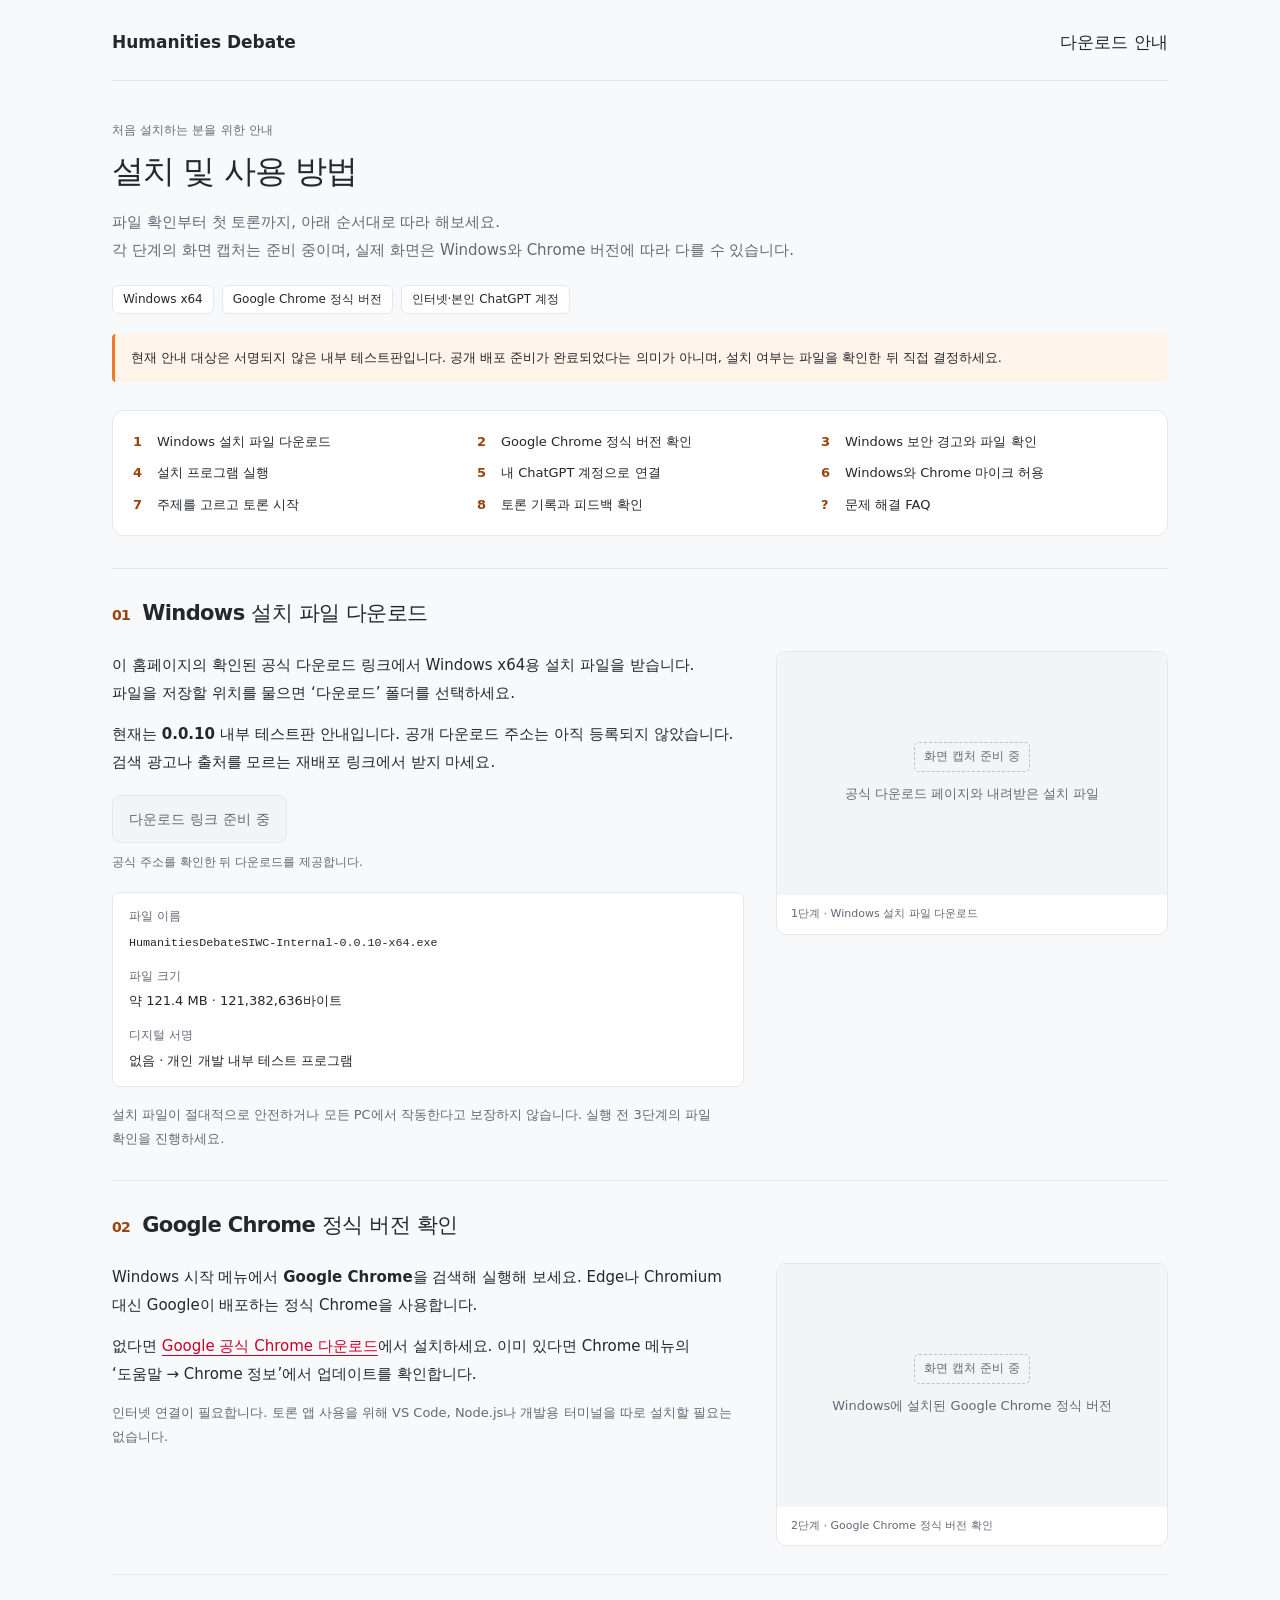
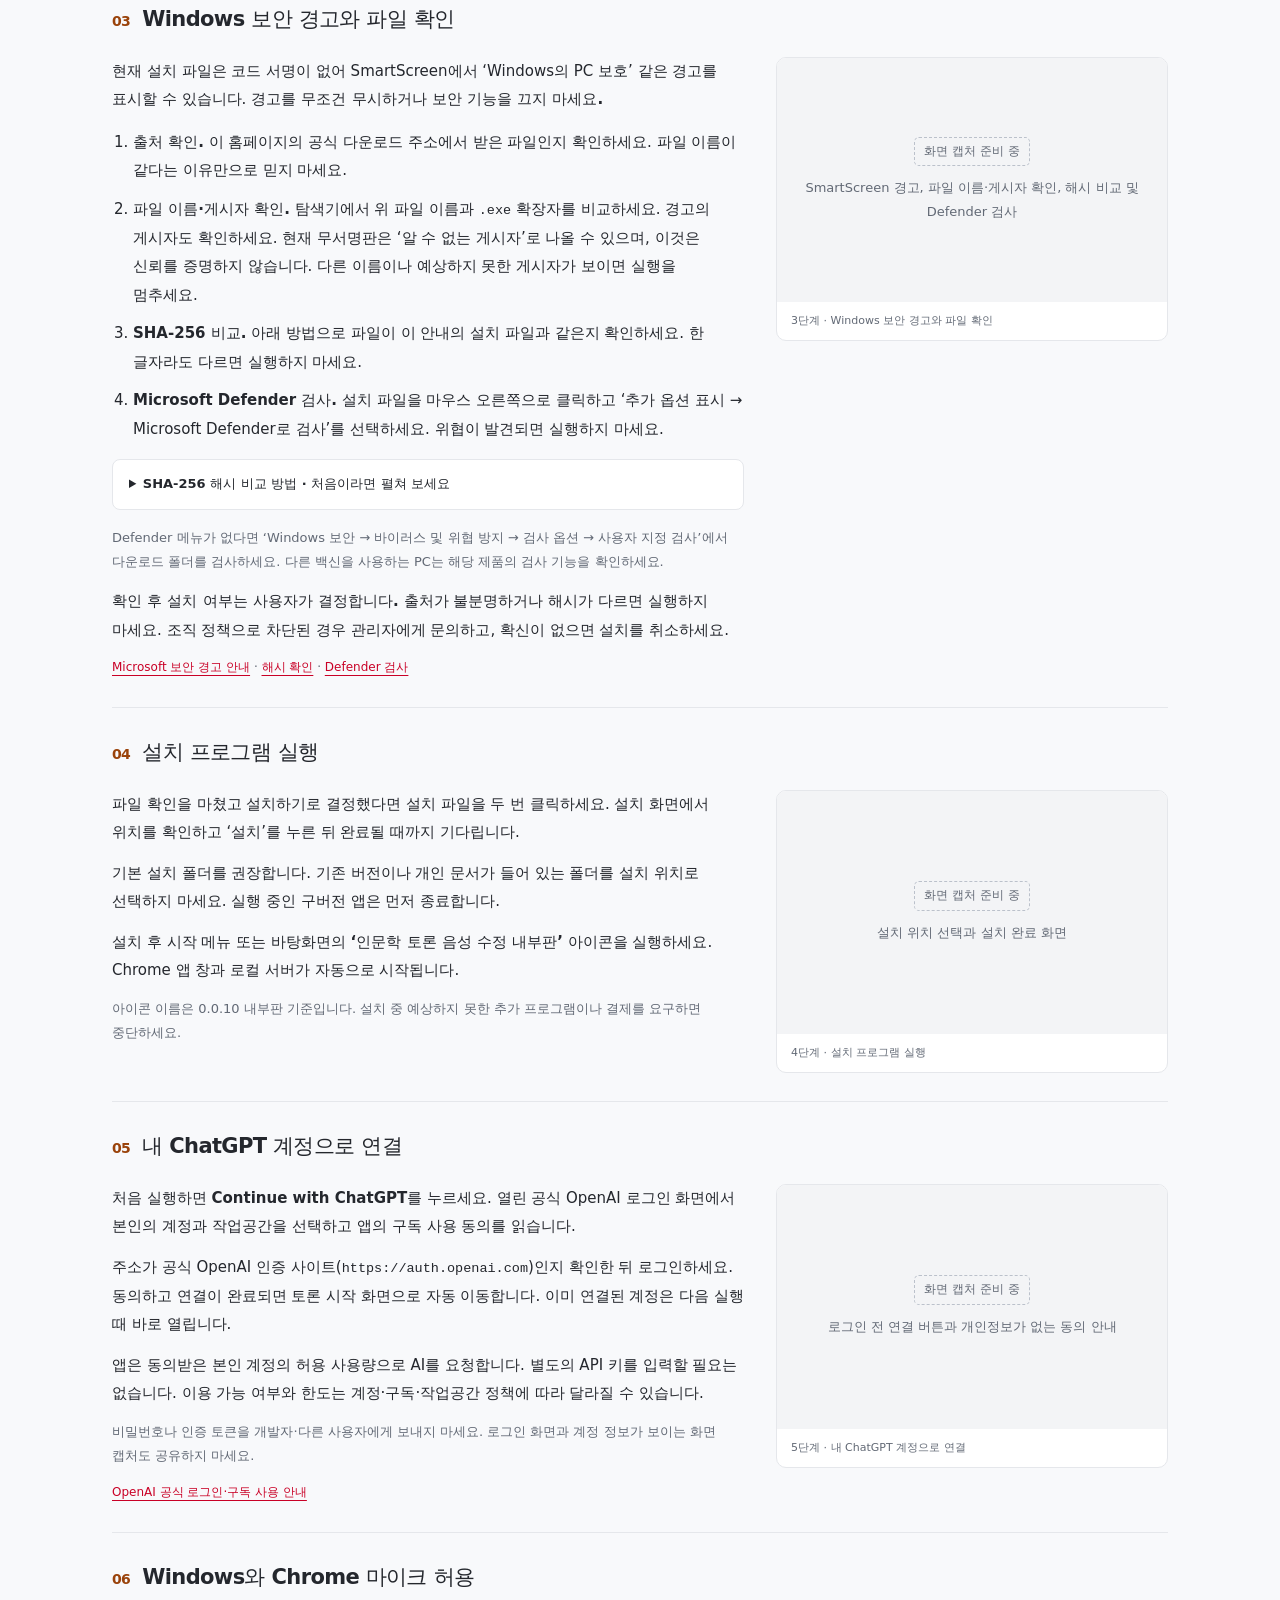
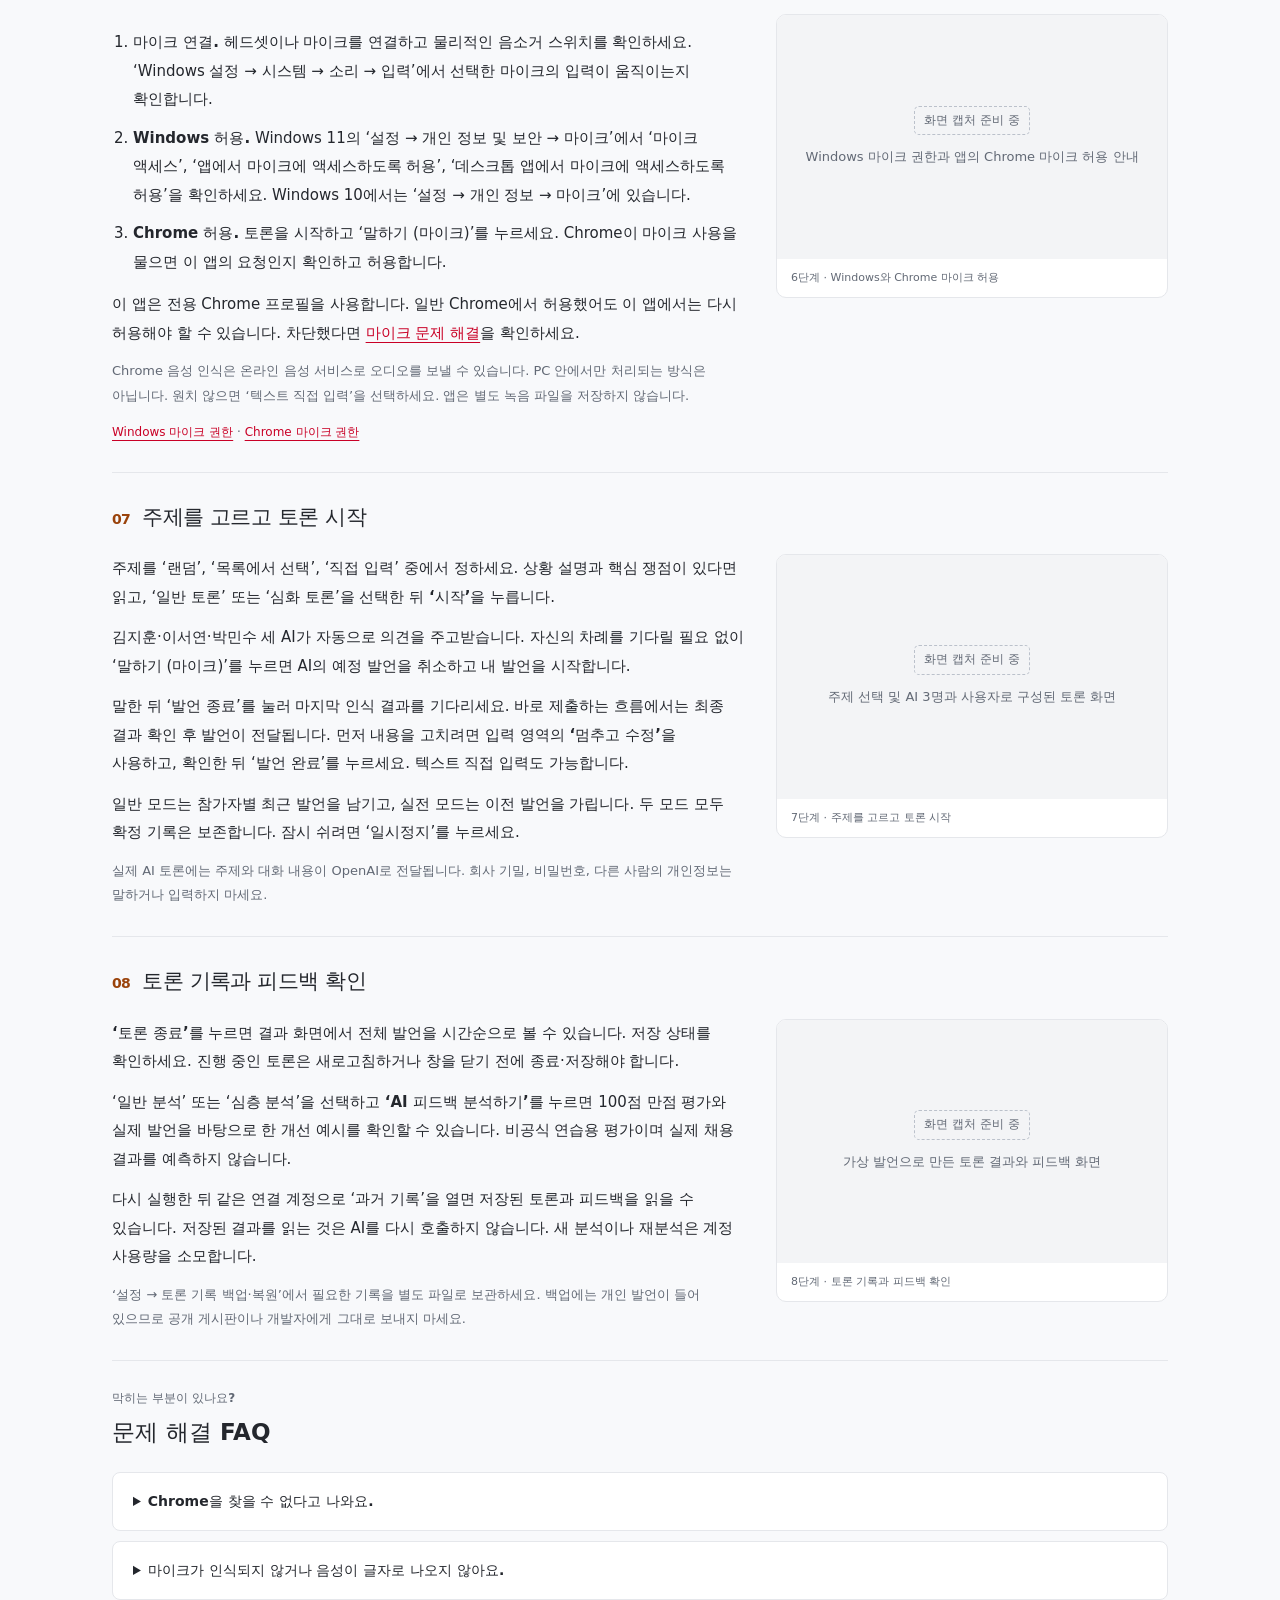
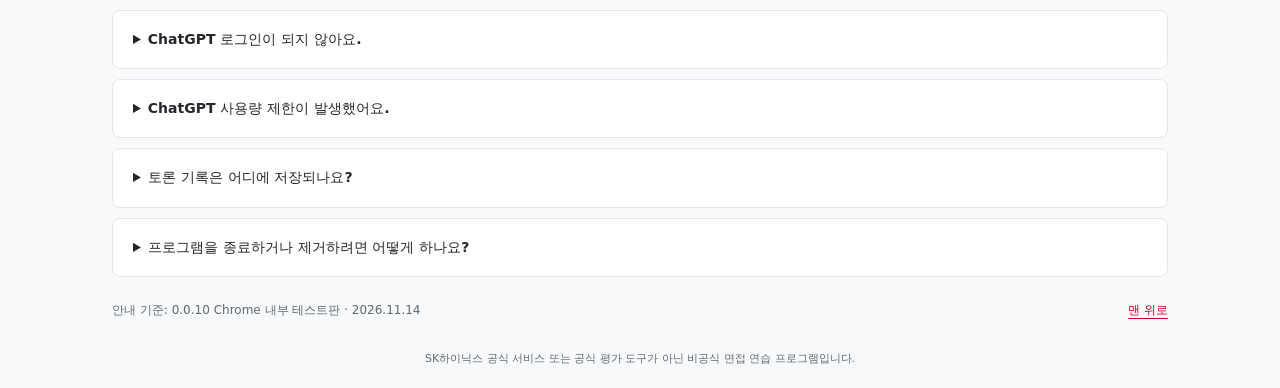
==== guide.html @ 1da2a3ba "Publish verified static Humanities Debate website" ====
<!doctype html>
<html lang="ko">
<head>
  <meta charset="utf-8">
  <meta name="viewport" content="width=device-width, initial-scale=1">
  <meta name="description" content="Humanities Debate 설치 및 사용 방법. 파일 확인, ChatGPT 로그인, Chrome 마이크 설정과 문제 해결을 안내합니다.">
  <meta name="referrer" content="no-referrer">
  <meta http-equiv="Content-Security-Policy" content="default-src 'self'; script-src 'self'; style-src 'self'; img-src 'self' data:; connect-src 'none'; object-src 'none'; base-uri 'none'; form-action 'none'">
  <title>설치 및 사용 방법 | Humanities Debate</title>
  <link rel="icon" href="./assets/favicon.svg" type="image/svg+xml">
  <link rel="stylesheet" href="./base.css">
  <link rel="stylesheet" href="./guide.css">
  <script src="./config.js" defer></script>
  <script src="./site.js" defer></script>
</head>
<body>
  <a class="skip-link" href="#guide-title">설치 안내 바로가기</a>
  <main class="installation-guide" id="guide-top">
    <header class="guide-brand"><a href="./index.html">Humanities Debate</a><a href="./index.html#download">다운로드 안내</a></header>
    <section class="guide-intro" aria-labelledby="guide-title"><p class="guide-eyebrow">처음 설치하는 분을 위한 안내</p>
<h1 id="guide-title">설치 및 사용 방법</h1>
<p>파일 확인부터 첫 토론까지, 아래 순서대로 따라 해보세요.<br/>각 단계의 화면 캡처는 준비 중이며, 실제 화면은 Windows와 Chrome 버전에 따라 다를 수 있습니다.</p>
<div class="guide-requirements"><span>Windows x64</span><span>Google Chrome 정식 버전</span><span>인터넷·본인 ChatGPT 계정</span></div>
<p class="guide-caution">현재 안내 대상은 서명되지 않은 내부 테스트판입니다. 공개 배포 준비가 완료되었다는 의미가 아니며, 설치 여부는 파일을 확인한 뒤 직접 결정하세요.</p>
</section>
<nav class="guide-toc" aria-label="설치 및 사용 단계 바로가기"><a href="#step-download"><span>1</span>Windows 설치 파일 다운로드</a><a href="#step-chrome"><span>2</span>Google Chrome 정식 버전 확인</a><a href="#step-security"><span>3</span>Windows 보안 경고와 파일 확인</a><a href="#step-install"><span>4</span>설치 프로그램 실행</a><a href="#step-login"><span>5</span>내 ChatGPT 계정으로 연결</a><a href="#step-microphone"><span>6</span>Windows와 Chrome 마이크 허용</a><a href="#step-debate"><span>7</span>주제를 고르고 토론 시작</a><a href="#step-records"><span>8</span>토론 기록과 피드백 확인</a><a href="#guide-faq"><span>?</span>문제 해결 FAQ</a></nav>
<ol class="guide-steps"><li id="step-download"><h2><span class="guide-step-number" aria-hidden="true">01</span>Windows 설치 파일 다운로드</h2>
<div class="guide-step-layout"><div class="guide-step-copy"><p>이 홈페이지의 확인된 공식 다운로드 링크에서 Windows x64용 설치 파일을 받습니다. 파일을 저장할 위치를 물으면 ‘다운로드’ 폴더를 선택하세요.</p>
<p>현재는 <strong>0.0.10 내부 테스트판</strong> 안내입니다. <span data-download-note>공개 다운로드 주소는 아직 등록되지 않았습니다.</span> 검색 광고나 출처를 모르는 재배포 링크에서 받지 마세요.</p>
<div class="guide-download" data-download-area><button type="button" disabled="" aria-describedby="guide-download-status">다운로드 링크 준비 중</button><span id="guide-download-status">공식 주소를 확인한 뒤 다운로드를 제공합니다.</span></div>
<dl class="guide-file-info"><div><dt>파일 이름</dt>
<dd><code>HumanitiesDebateSIWC-Internal-0.0.10-x64.exe</code></dd>
</div>
<div><dt>파일 크기</dt>
<dd>약 121.4 MB · 121,382,636바이트</dd>
</div>
<div><dt>디지털 서명</dt>
<dd>없음 · 개인 개발 내부 테스트 프로그램</dd>
</div>
</dl>
<p class="guide-note">설치 파일이 절대적으로 안전하거나 모든 PC에서 작동한다고 보장하지 않습니다. 실행 전 3단계의 파일 확인을 진행하세요.</p>
</div>
<figure id="capture-download" class="guide-screenshot" aria-label="1단계 화면 캡처"><div class="guide-screenshot-placeholder"><span>화면 캡처 준비 중</span><p>공식 다운로드 페이지와 내려받은 설치 파일</p>
</div>
<figcaption>1단계 · Windows 설치 파일 다운로드</figcaption>
</figure>
</div>
</li>
<li id="step-chrome"><h2><span class="guide-step-number" aria-hidden="true">02</span>Google Chrome 정식 버전 확인</h2>
<div class="guide-step-layout"><div class="guide-step-copy"><p>Windows 시작 메뉴에서 <strong>Google Chrome</strong>을 검색해 실행해 보세요. Edge나 Chromium 대신 Google이 배포하는 정식 Chrome을 사용합니다.</p>
<p>없다면 <a href="https://www.google.com/chrome/" target="_blank" rel="noopener noreferrer">Google 공식 Chrome 다운로드<span class="guide-sr-only"> (새 창)</span></a>에서 설치하세요. 이미 있다면 Chrome 메뉴의 ‘도움말 → Chrome 정보’에서 업데이트를 확인합니다.</p>
<p class="guide-note">인터넷 연결이 필요합니다. 토론 앱 사용을 위해 VS Code, Node.js나 개발용 터미널을 따로 설치할 필요는 없습니다.</p>
</div>
<figure id="capture-chrome" class="guide-screenshot" aria-label="2단계 화면 캡처"><div class="guide-screenshot-placeholder"><span>화면 캡처 준비 중</span><p>Windows에 설치된 Google Chrome 정식 버전</p>
</div>
<figcaption>2단계 · Google Chrome 정식 버전 확인</figcaption>
</figure>
</div>
</li>
<li id="step-security"><h2><span class="guide-step-number" aria-hidden="true">03</span>Windows 보안 경고와 파일 확인</h2>
<div class="guide-step-layout"><div class="guide-step-copy"><p>현재 설치 파일은 코드 서명이 없어 SmartScreen에서 ‘Windows의 PC 보호’ 같은 경고를 표시할 수 있습니다. <strong>경고를 무조건 무시하거나 보안 기능을 끄지 마세요.</strong></p>
<ol class="guide-checklist"><li><strong>출처 확인.</strong> 이 홈페이지의 공식 다운로드 주소에서 받은 파일인지 확인하세요. 파일 이름이 같다는 이유만으로 믿지 마세요.</li>
<li><strong>파일 이름·게시자 확인.</strong> 탐색기에서 위 파일 이름과 <code>.exe</code> 확장자를 비교하세요. 경고의 게시자도 확인하세요. 현재 무서명판은 ‘알 수 없는 게시자’로 나올 수 있으며, 이것은 신뢰를 증명하지 않습니다. 다른 이름이나 예상하지 못한 게시자가 보이면 실행을 멈추세요.</li>
<li><strong>SHA-256 비교.</strong> 아래 방법으로 파일이 이 안내의 설치 파일과 같은지 확인하세요. 한 글자라도 다르면 실행하지 마세요.</li>
<li><strong>Microsoft Defender 검사.</strong> 설치 파일을 마우스 오른쪽으로 클릭하고 ‘추가 옵션 표시 → Microsoft Defender로 검사’를 선택하세요. 위협이 발견되면 실행하지 마세요.</li>
</ol>
<details class="guide-detail" id="guide-hash"><summary>SHA-256 해시 비교 방법 · 처음이라면 펼쳐 보세요</summary>
<p>해시는 파일 내용을 나타내는 64자리 값입니다. 이 단계에서만 파일 확인을 위해 Windows에 기본으로 있는 PowerShell을 사용합니다.</p>
<ol><li>Windows 시작 메뉴에서 ‘Windows PowerShell’을 검색해 여세요. 관리자 권한은 필요 없습니다.</li>
<li>설치 파일이 ‘다운로드’ 폴더에 있다면 아래 명령을 복사해 붙여넣고 Enter를 누르세요. 파일을 실행하거나 변경하지 않고 확인만 합니다.</li>
</ol>
<pre tabindex="0" aria-label="SHA-256 확인 명령"><code>Get-FileHash -Algorithm SHA256 -LiteralPath &quot;$env:USERPROFILE\Downloads\HumanitiesDebateSIWC-Internal-0.0.10-x64.exe&quot; | Format-List</code></pre><p>다른 폴더에 받았다면 탐색기에서 파일을 Shift + 오른쪽 클릭해 ‘경로로 복사’를 선택하세요. 명령의 큰따옴표 안 경로를 그 파일의 전체 경로로 바꾸세요. 따옴표가 두 겹으로 들어가지 않게 확인합니다.</p>
<p>출력에서 ‘Hash’ 옆의 값을 아래 값과 처음부터 끝까지 비교합니다. 영문 대문자·소문자는 달라도 됩니다. 오류가 나오면 파일 위치와 이름부터 다시 확인하세요.</p>
<strong class="guide-small-label">0.0.10 설치 파일의 SHA-256</strong><code class="guide-hash">78e1aad2f871e8cd40cfb6fcb6f5a459d3956229c3008557574b0160fd1c929e</code><p class="guide-note">이 값은 위 파일 하나에만 해당합니다. 버전이나 파일이 바뀌면 새 해시가 필요합니다. 해시 일치는 파일의 동일성을 확인할 뿐, 안전성을 보장하지 않습니다. 비교할 값의 출처도 신뢰할 수 있어야 합니다.</p>
</details>
<p class="guide-note">Defender 메뉴가 없다면 ‘Windows 보안 → 바이러스 및 위협 방지 → 검사 옵션 → 사용자 지정 검사’에서 다운로드 폴더를 검사하세요. 다른 백신을 사용하는 PC는 해당 제품의 검사 기능을 확인하세요.</p>
<p><strong>확인 후 설치 여부는 사용자가 결정합니다.</strong> 출처가 불분명하거나 해시가 다르면 실행하지 마세요. 조직 정책으로 차단된 경우 관리자에게 문의하고, 확신이 없으면 설치를 취소하세요.</p>
<p class="guide-source"><a href="https://support.microsoft.com/en-us/windows/security/windows-security/app-browser-control-in-the-windows-security-app" target="_blank" rel="noopener noreferrer">Microsoft 보안 경고 안내<span class="guide-sr-only"> (새 창)</span></a> · <a href="https://learn.microsoft.com/en-us/powershell/module/microsoft.powershell.utility/get-filehash" target="_blank" rel="noopener noreferrer">해시 확인<span class="guide-sr-only"> (새 창)</span></a> · <a href="https://support.microsoft.com/en-us/windows/experience/scan-an-item-with-windows-security" target="_blank" rel="noopener noreferrer">Defender 검사<span class="guide-sr-only"> (새 창)</span></a></p>
</div>
<figure id="capture-security" class="guide-screenshot" aria-label="3단계 화면 캡처"><div class="guide-screenshot-placeholder"><span>화면 캡처 준비 중</span><p>SmartScreen 경고, 파일 이름·게시자 확인, 해시 비교 및 Defender 검사</p>
</div>
<figcaption>3단계 · Windows 보안 경고와 파일 확인</figcaption>
</figure>
</div>
</li>
<li id="step-install"><h2><span class="guide-step-number" aria-hidden="true">04</span>설치 프로그램 실행</h2>
<div class="guide-step-layout"><div class="guide-step-copy"><p>파일 확인을 마쳤고 설치하기로 결정했다면 설치 파일을 두 번 클릭하세요. 설치 화면에서 위치를 확인하고 ‘설치’를 누른 뒤 완료될 때까지 기다립니다.</p>
<p>기본 설치 폴더를 권장합니다. 기존 버전이나 개인 문서가 들어 있는 폴더를 설치 위치로 선택하지 마세요. 실행 중인 구버전 앱은 먼저 종료합니다.</p>
<p>설치 후 시작 메뉴 또는 바탕화면의 <strong>‘인문학 토론 음성 수정 내부판’</strong> 아이콘을 실행하세요. Chrome 앱 창과 로컬 서버가 자동으로 시작됩니다.</p>
<p class="guide-note">아이콘 이름은 0.0.10 내부판 기준입니다. 설치 중 예상하지 못한 추가 프로그램이나 결제를 요구하면 중단하세요.</p>
</div>
<figure id="capture-install" class="guide-screenshot" aria-label="4단계 화면 캡처"><div class="guide-screenshot-placeholder"><span>화면 캡처 준비 중</span><p>설치 위치 선택과 설치 완료 화면</p>
</div>
<figcaption>4단계 · 설치 프로그램 실행</figcaption>
</figure>
</div>
</li>
<li id="step-login"><h2><span class="guide-step-number" aria-hidden="true">05</span>내 ChatGPT 계정으로 연결</h2>
<div class="guide-step-layout"><div class="guide-step-copy"><p>처음 실행하면 <strong>Continue with ChatGPT</strong>를 누르세요. 열린 공식 OpenAI 로그인 화면에서 <strong>본인의 계정과 작업공간</strong>을 선택하고 앱의 구독 사용 동의를 읽습니다.</p>
<p>주소가 공식 OpenAI 인증 사이트(<code>https://auth.openai.com</code>)인지 확인한 뒤 로그인하세요. 동의하고 연결이 완료되면 토론 시작 화면으로 자동 이동합니다. 이미 연결된 계정은 다음 실행 때 바로 열립니다.</p>
<p>앱은 동의받은 본인 계정의 허용 사용량으로 AI를 요청합니다. 별도의 API 키를 입력할 필요는 없습니다. 이용 가능 여부와 한도는 계정·구독·작업공간 정책에 따라 달라질 수 있습니다.</p>
<p class="guide-note">비밀번호나 인증 토큰을 개발자·다른 사용자에게 보내지 마세요. 로그인 화면과 계정 정보가 보이는 화면 캡처도 공유하지 마세요.</p>
<p class="guide-source"><a href="https://developers.openai.com/siwc/token-sharing-open-source" target="_blank" rel="noopener noreferrer">OpenAI 공식 로그인·구독 사용 안내<span class="guide-sr-only"> (새 창)</span></a></p>
</div>
<figure id="capture-login" class="guide-screenshot" aria-label="5단계 화면 캡처"><div class="guide-screenshot-placeholder"><span>화면 캡처 준비 중</span><p>로그인 전 연결 버튼과 개인정보가 없는 동의 안내</p>
</div>
<figcaption>5단계 · 내 ChatGPT 계정으로 연결</figcaption>
</figure>
</div>
</li>
<li id="step-microphone"><h2><span class="guide-step-number" aria-hidden="true">06</span>Windows와 Chrome 마이크 허용</h2>
<div class="guide-step-layout"><div class="guide-step-copy"><ol class="guide-checklist"><li><strong>마이크 연결.</strong> 헤드셋이나 마이크를 연결하고 물리적인 음소거 스위치를 확인하세요. ‘Windows 설정 → 시스템 → 소리 → 입력’에서 선택한 마이크의 입력이 움직이는지 확인합니다.</li>
<li><strong>Windows 허용.</strong> Windows 11의 ‘설정 → 개인 정보 및 보안 → 마이크’에서 ‘마이크 액세스’, ‘앱에서 마이크에 액세스하도록 허용’, ‘데스크톱 앱에서 마이크에 액세스하도록 허용’을 확인하세요. Windows 10에서는 ‘설정 → 개인 정보 → 마이크’에 있습니다.</li>
<li><strong>Chrome 허용.</strong> 토론을 시작하고 ‘말하기 (마이크)’를 누르세요. Chrome이 마이크 사용을 물으면 이 앱의 요청인지 확인하고 허용합니다.</li>
</ol>
<p>이 앱은 전용 Chrome 프로필을 사용합니다. 일반 Chrome에서 허용했어도 이 앱에서는 다시 허용해야 할 수 있습니다. 차단했다면 <a href="#faq-microphone">마이크 문제 해결</a>을 확인하세요.</p>
<p class="guide-note">Chrome 음성 인식은 온라인 음성 서비스로 오디오를 보낼 수 있습니다. PC 안에서만 처리되는 방식은 아닙니다. 원치 않으면 ‘텍스트 직접 입력’을 선택하세요. 앱은 별도 녹음 파일을 저장하지 않습니다.</p>
<p class="guide-source"><a href="https://support.microsoft.com/en-us/windows/privacy/turn-on-app-permissions-for-your-microphone-in-windows" target="_blank" rel="noopener noreferrer">Windows 마이크 권한<span class="guide-sr-only"> (새 창)</span></a> · <a href="https://support.google.com/chrome/answer/2693767?hl=ko" target="_blank" rel="noopener noreferrer">Chrome 마이크 권한<span class="guide-sr-only"> (새 창)</span></a></p>
</div>
<figure id="capture-microphone" class="guide-screenshot" aria-label="6단계 화면 캡처"><div class="guide-screenshot-placeholder"><span>화면 캡처 준비 중</span><p>Windows 마이크 권한과 앱의 Chrome 마이크 허용 안내</p>
</div>
<figcaption>6단계 · Windows와 Chrome 마이크 허용</figcaption>
</figure>
</div>
</li>
<li id="step-debate"><h2><span class="guide-step-number" aria-hidden="true">07</span>주제를 고르고 토론 시작</h2>
<div class="guide-step-layout"><div class="guide-step-copy"><p>주제를 ‘랜덤’, ‘목록에서 선택’, ‘직접 입력’ 중에서 정하세요. 상황 설명과 핵심 쟁점이 있다면 읽고, ‘일반 토론’ 또는 ‘심화 토론’을 선택한 뒤 <strong>‘시작’</strong>을 누릅니다.</p>
<p>김지훈·이서연·박민수 세 AI가 자동으로 의견을 주고받습니다. 자신의 차례를 기다릴 필요 없이 ‘말하기 (마이크)’를 누르면 AI의 예정 발언을 취소하고 내 발언을 시작합니다.</p>
<p>말한 뒤 ‘발언 종료’를 눌러 마지막 인식 결과를 기다리세요. 바로 제출하는 흐름에서는 최종 결과 확인 후 발언이 전달됩니다. 먼저 내용을 고치려면 입력 영역의 <strong>‘멈추고 수정’</strong>을 사용하고, 확인한 뒤 ‘발언 완료’를 누르세요. 텍스트 직접 입력도 가능합니다.</p>
<p>일반 모드는 참가자별 최근 발언을 남기고, 실전 모드는 이전 발언을 가립니다. 두 모드 모두 확정 기록은 보존합니다. 잠시 쉬려면 ‘일시정지’를 누르세요.</p>
<p class="guide-note">실제 AI 토론에는 주제와 대화 내용이 OpenAI로 전달됩니다. 회사 기밀, 비밀번호, 다른 사람의 개인정보는 말하거나 입력하지 마세요.</p>
</div>
<figure id="capture-debate" class="guide-screenshot" aria-label="7단계 화면 캡처"><div class="guide-screenshot-placeholder"><span>화면 캡처 준비 중</span><p>주제 선택 및 AI 3명과 사용자로 구성된 토론 화면</p>
</div>
<figcaption>7단계 · 주제를 고르고 토론 시작</figcaption>
</figure>
</div>
</li>
<li id="step-records"><h2><span class="guide-step-number" aria-hidden="true">08</span>토론 기록과 피드백 확인</h2>
<div class="guide-step-layout"><div class="guide-step-copy"><p><strong>‘토론 종료’</strong>를 누르면 결과 화면에서 전체 발언을 시간순으로 볼 수 있습니다. 저장 상태를 확인하세요. 진행 중인 토론은 새로고침하거나 창을 닫기 전에 종료·저장해야 합니다.</p>
<p>‘일반 분석’ 또는 ‘심층 분석’을 선택하고 <strong>‘AI 피드백 분석하기’</strong>를 누르면 100점 만점 평가와 실제 발언을 바탕으로 한 개선 예시를 확인할 수 있습니다. 비공식 연습용 평가이며 실제 채용 결과를 예측하지 않습니다.</p>
<p>다시 실행한 뒤 같은 연결 계정으로 ‘과거 기록’을 열면 저장된 토론과 피드백을 읽을 수 있습니다. 저장된 결과를 읽는 것은 AI를 다시 호출하지 않습니다. 새 분석이나 재분석은 계정 사용량을 소모합니다.</p>
<p class="guide-note">‘설정 → 토론 기록 백업·복원’에서 필요한 기록을 별도 파일로 보관하세요. 백업에는 개인 발언이 들어 있으므로 공개 게시판이나 개발자에게 그대로 보내지 마세요.</p>
</div>
<figure id="capture-records" class="guide-screenshot" aria-label="8단계 화면 캡처"><div class="guide-screenshot-placeholder"><span>화면 캡처 준비 중</span><p>가상 발언으로 만든 토론 결과와 피드백 화면</p>
</div>
<figcaption>8단계 · 토론 기록과 피드백 확인</figcaption>
</figure>
</div>
</li>
</ol>
<section class="guide-faq" id="guide-faq" aria-labelledby="guide-faq-title"><p class="guide-eyebrow">막히는 부분이 있나요?</p>
<h2 id="guide-faq-title">문제 해결 FAQ</h2>
<details><summary>Chrome을 찾을 수 없다고 나와요.</summary>
<p><a href="https://www.google.com/chrome/" target="_blank" rel="noopener noreferrer">Google 공식 사이트<span class="guide-sr-only"> (새 창)</span></a>에서 정식 Chrome을 설치하고 한 번 실행한 뒤 앱을 다시 여세요. Edge나 포터블 Chromium은 대신 사용할 수 없습니다. 학교·회사 PC에서 설치가 막혔다면 관리자에게 문의하세요.</p>
</details>
<details id="faq-microphone"><summary>마이크가 인식되지 않거나 음성이 글자로 나오지 않아요.</summary>
<p>먼저 Windows ‘소리 → 입력’에서 마이크 입력이 감지되는지 확인하세요. 입력이 없으면 연결·음소거·입력 장치를 점검합니다. 입력은 되는데 글자로 나오지 않으면 <a href="#step-microphone">6단계의 두 권한</a>과 인터넷 연결을 확인하세요.</p>
<p>앱 창의 Chrome 메뉴에서 ‘설정 → 개인 정보 보호 및 보안 → 사이트 설정 → 마이크’를 열어 이 앱의 로컬 주소가 차단되어 있지 않은지 확인하세요. 일반 Chrome 창이 아닌 앱의 전용 Chrome 프로필에서 확인해야 합니다.</p>
<p>‘마이크 다시 켜기’로 수동 복구할 수 있습니다. 계속 실패하면 ‘텍스트 직접 입력’을 사용하세요. 음성 인식은 브라우저 서비스 장애나 네트워크에 영향을 받을 수 있으며, 재시도로 반드시 해결되지는 않습니다. 확정된 문장이나 기록을 삭제하며 복구하지 마세요.</p>
</details>
<details><summary>ChatGPT 로그인이 되지 않아요.</summary>
<p>인터넷과 PC 날짜·시간을 확인하고, 공식 OpenAI 인증 페이지에서 본인 계정·작업공간 및 구독 사용 동의를 확인하세요. 앱의 ‘설정 → 연결 오류 복구’에서 다시 시도할 수 있습니다. 인증이 만료되었다는 안내가 나오면 공식 로그인으로 다시 연결하세요.</p>
<p>이용 자격이나 작업공간 정책으로 거부된 경우 로그인을 반복해도 해결되지 않을 수 있습니다. 다른 계정으로 연결하려면 ‘설정 → 다른 계정 추가’를 사용하세요. 비밀번호·토큰·인증 폴더를 전달하거나 직접 편집하지 마세요.</p>
</details>
<details><summary>ChatGPT 사용량 제한이 발생했어요.</summary>
<p>AI 요청을 멈추고 ‘설정 → ChatGPT 사용량 관리’에서 해당 앱과 계정의 사용량·제한을 확인하세요. 계정 전체 또는 앱에 설정된 한도일 수 있습니다. 정확한 재개 시점은 공식 사용량 화면의 안내를 따르세요.</p>
<p>이 앱만의 별도 무제한 사용량은 아닙니다. 반복 클릭으로 제한을 우회하지 마세요. 저장된 기록과 피드백은 추가 AI 호출 없이 읽을 수 있습니다. 새 연습 때 일반 토론·일반 분석을 선택하면 불필요한 고성능 설정 사용을 줄일 수 있지만, 절약 비율을 보장하지는 않습니다.</p>
<p class="guide-source"><a href="https://developers.openai.com/siwc/token-sharing-open-source/profiles-and-sessions" target="_blank" rel="noopener noreferrer">공식 사용량 안내<span class="guide-sr-only"> (새 창)</span></a> · <a href="https://developers.openai.com/siwc/token-sharing-open-source/errors-and-recovery" target="_blank" rel="noopener noreferrer">공식 오류·복구 안내<span class="guide-sr-only"> (새 창)</span></a></p>
</details>
<details><summary>토론 기록은 어디에 저장되나요?</summary>
<p>이 PC의 Windows 사용자별 앱 데이터 안에 있는 전용 Chrome 프로필에 저장됩니다. 같은 프로필에서도 연결된 ChatGPT 계정·등록별로 구분하며, 일반 Chrome의 기록이나 다른 PC와 자동 동기화되지 않습니다.</p>
<p>설치판의 기본 데이터 위치는 <code>%APPDATA%\HumanitiesDebateSIWC\profiles</code> 아래입니다. 폴더 전체를 옮기거나 삭제하지 말고 ‘설정 → 토론 기록 백업·복원’으로 본인 기록만 내보내세요. 인증정보가 들어 있는 데이터 폴더를 다른 사람에게 보내지 마세요.</p>
<p>로컬 기록은 저장될 뿐 모두 암호화되는 것은 아닙니다. 같은 Windows 계정을 여러 사람이 공유하면 완전한 보호 경계가 되지 않으므로 개인 Windows 계정과 PC 잠금을 사용하세요.</p>
</details>
<details><summary>프로그램을 종료하거나 제거하려면 어떻게 하나요?</summary>
<p>진행 중인 토론을 종료·저장한 뒤 Chrome 앱 메인 창의 X 또는 ‘설정 → 프로그램 완전 종료’를 사용하세요. 설정 패널의 ‘닫기’는 프로그램 종료가 아닙니다.</p>
<p>제거 전 필요한 기록을 백업하세요. 계정 연결도 해제하려면 앱 설정에서 먼저 로그아웃하고, 원격 해제에 실패했다는 안내가 나오면 ChatGPT의 연결·사용량 관리에서도 확인하세요.</p>
<p>Windows 11에서는 ‘설정 → 앱 → 설치된 앱’에서 ‘인문학 토론 음성 수정 내부판’을 찾아 ‘제거’를 선택합니다. Windows 10에서는 ‘앱 및 기능’에 있습니다. 현재 설치판은 제거해도 토론 기록을 자동 삭제하지 않습니다. 프로그램 제거와 계정 연결 해제는 별개입니다.</p>
</details>
</section>
<div class="guide-bottom"><span>안내 기준: 0.0.10 Chrome 내부 테스트판 · 2026.11.14</span><a href="#guide-top">맨 위로</a></div>

    <footer class="guide-footer">SK하이닉스 공식 서비스 또는 공식 평가 도구가 아닌 비공식 면접 연습 프로그램입니다.</footer>
  </main>
</body>
</html>
---- base.css ----
:root {
  --color-primary: #EA002C;
  --color-secondary: #F47725;
  --color-background: #F8F9FB;
  --color-surface: #FFFFFF;
  --color-text: #24272D;
  --color-border: #E5E7EB;
  --color-muted: #626975;
  --color-subtle: #F3F4F6;
  --color-orange-soft: #FFF3EA;
  --color-orange-text: #9A430B;
  --color-red-soft: #FFF0F3;
  --color-red-hover: #C90026;
  --color-border-hover: #BBC1CB;
  --radius-control: 8px;
  --radius-panel: 12px;
  font-family: 'Malgun Gothic', 'Apple SD Gothic Neo', system-ui, sans-serif;
  color: var(--color-text);
  background: var(--color-background);
  font-synthesis: none;
  text-rendering: optimizeLegibility;
  -webkit-font-smoothing: antialiased;
  color-scheme: light;
  font-weight: 400;
  font-size: 15px;
  line-height: 1.65;
}
* { box-sizing: border-box; }
body { margin: 0; min-width: 0; }
button, input { font: inherit; }
button { cursor: pointer; }
button:disabled { cursor: not-allowed; opacity: .45; }
button, label, summary { -webkit-tap-highlight-color: transparent; }
:focus-visible { outline: 3px solid var(--color-primary); outline-offset: 4px; }
h1, h2, h3, p { margin: 0; }
button { transition: background-color .15s, border-color .15s; }
button:not(:disabled):hover { border-color: var(--color-border-hover); background: var(--color-subtle); }
@media (prefers-reduced-motion: reduce) { button { transition: none; } }
::selection { background: var(--color-red-soft); }
.skip-link { position: fixed; top: -100px; left: 16px; z-index: 100; padding: 10px 16px; border: 1px solid var(--color-primary); border-radius: 6px; background: var(--color-surface); color: var(--color-text); }
.skip-link:focus { top: 12px; }
---- guide.css ----
.installation-guide { max-width: 1120px; margin: 0 auto; padding: 28px 32px 20px; }
.installation-guide a { color: var(--color-red-hover); text-underline-offset: 4px; overflow-wrap: anywhere; }
.installation-guide a:hover { color: var(--color-text); }
.guide-brand { display: flex; align-items: center; justify-content: space-between; gap: 16px; padding-bottom: 24px; border-bottom: 1px solid var(--color-border); }
.guide-brand a { color: var(--color-text); font-size: 17px; font-weight: 700; text-decoration: none; }
.guide-brand > span, .guide-eyebrow { color: var(--color-muted); font-size: 12px; }
.guide-eyebrow { font-weight: 700; }
.guide-intro { padding: 40px 0 28px; }
.guide-intro h1 { margin: 8px 0 14px; font-size: 32px; line-height: 1.4; letter-spacing: -.04em; }
.guide-intro > p:not(.guide-eyebrow):not(.guide-caution) { line-height: 1.9; color: var(--color-muted); }
.guide-requirements { display: flex; flex-wrap: wrap; gap: 8px; margin: 20px 0; }
.guide-requirements span { padding: 4px 10px; border: 1px solid var(--color-border); border-radius: 6px; background: var(--color-surface); font-size: 12px; }
.guide-caution { border-left: 3px solid var(--color-secondary); padding: 12px 16px; background: var(--color-orange-soft); border-radius: 4px; font-size: 13px; line-height: 1.8; }
.guide-toc { display: grid; grid-template-columns: repeat(3, minmax(0, 1fr)); gap: 10px 18px; padding: 20px; border: 1px solid var(--color-border); border-radius: 12px; background: var(--color-surface); }
.guide-toc a { display: flex; align-items: baseline; gap: 10px; color: var(--color-text); font-size: 13px; text-decoration: none; }
.guide-toc a:hover { text-decoration: underline; }
.guide-toc a > span { color: var(--color-orange-text); font-weight: 700; width: 14px; flex-shrink: 0; }
.guide-steps { list-style: none; padding: 0; margin: 32px 0 0; }
.guide-steps > li { padding: 28px 0; border-top: 1px solid var(--color-border); scroll-margin-top: 20px; }
.guide-steps h2 { display: flex; align-items: baseline; gap: 12px; font-size: 21px; line-height: 1.6; margin: 0 0 20px; letter-spacing: -.03em; }
.guide-step-number { color: var(--color-orange-text); font-size: 14px; font-variant-numeric: tabular-nums; }
.guide-step-layout { display: grid; grid-template-columns: minmax(0, 1fr) minmax(240px, .62fr); gap: 32px; align-items: start; }
.guide-step-copy { min-width: 0; line-height: 1.9; word-break: keep-all; overflow-wrap: anywhere; }
.guide-step-copy > p + p, .guide-step-copy > ol + p, .guide-detail > p + p { margin-top: 12px; }
.guide-note { color: var(--color-muted); font-size: 13px; }
.guide-source { color: var(--color-muted); font-size: 12px; }
.guide-download { display: flex; align-items: flex-start; flex-direction: column; gap: 8px; margin: 18px 0; }
.guide-download > a, .guide-download > button { display: inline-block; padding: 10px 16px; border: 1px solid var(--color-border); border-radius: 8px; font: inherit; font-size: 14px; font-weight: 700; }
.guide-download > a { background: var(--color-primary); border-color: var(--color-primary); color: var(--color-surface); text-decoration: none; }
.guide-download > a:hover { background: var(--color-red-hover); color: var(--color-surface); }
.guide-download > button:disabled { opacity: 1; color: var(--color-muted); background: var(--color-subtle); cursor: not-allowed; }
.guide-download > span { font-size: 12px; color: var(--color-muted); }
.guide-file-info { padding: 12px 16px; margin: 16px 0; background: var(--color-surface); border: 1px solid var(--color-border); border-radius: 8px; font-size: 13px; }
.guide-file-info > div + div { margin-top: 10px; }
.guide-file-info dt { color: var(--color-muted); font-size: 12px; }
.guide-file-info dd { margin: 2px 0 0; }
.guide-checklist { padding-left: 21px; margin: 14px 0; }
.guide-checklist li + li { margin-top: 10px; }
.guide-detail { margin: 16px 0; padding: 12px 16px; border: 1px solid var(--color-border); border-radius: 8px; background: var(--color-surface); font-size: 13px; }
.guide-detail > summary { cursor: pointer; font-weight: 700; }
.guide-detail[open] > summary { margin-bottom: 12px; }
.guide-detail ol { padding-left: 20px; }
.installation-guide pre { margin: 12px 0; padding: 14px; border-radius: 6px; background: var(--color-subtle); white-space: pre-wrap; overflow-wrap: anywhere; word-break: break-all; }
.installation-guide code { font-family: Consolas, monospace; font-size: .9em; overflow-wrap: anywhere; }
.guide-small-label { display: block; font-size: 12px; }
.guide-hash { display: block; margin: 6px 0 12px; padding: 10px; background: var(--color-subtle); border-radius: 6px; word-break: break-all; user-select: all; }
.guide-screenshot { min-width: 0; margin: 0; border: 1px solid var(--color-border); border-radius: 10px; background: var(--color-surface); overflow: hidden; }
.guide-screenshot-placeholder { display: flex; flex-direction: column; justify-content: center; align-items: center; gap: 10px; min-height: 200px; aspect-ratio: 16 / 10; padding: 24px; text-align: center; background: var(--color-subtle); color: var(--color-muted); }
.guide-screenshot-placeholder > span { font-size: 12px; border: 1px dashed var(--color-border-hover); border-radius: 5px; padding: 4px 9px; }
.guide-screenshot-placeholder > p { font-size: 13px; line-height: 1.8; }
.guide-screenshot img { display: block; max-width: 100%; height: auto; margin: 0 auto; }
.guide-screenshot figcaption { padding: 10px 14px; color: var(--color-muted); font-size: 11px; }
.guide-faq { padding-top: 28px; border-top: 1px solid var(--color-border); scroll-margin-top: 20px; }
.guide-faq > h2 { margin: 5px 0 20px; font-size: 23px; }
.guide-faq details { padding: 16px 20px; border: 1px solid var(--color-border); border-radius: 8px; background: var(--color-surface); margin-top: 10px; scroll-margin-top: 20px; }
.guide-faq summary { cursor: pointer; font-size: 14px; font-weight: 700; line-height: 1.8; }
.guide-faq details[open] > summary { margin-bottom: 12px; }
.guide-faq details > p { font-size: 14px; line-height: 1.9; word-break: keep-all; overflow-wrap: anywhere; }
.guide-faq details > p + p { margin-top: 10px; }
.guide-bottom { display: flex; justify-content: space-between; gap: 16px; margin-top: 24px; font-size: 12px; color: var(--color-muted); }
.guide-footer { font-size: 11px; line-height: 1.8; color: var(--color-muted); text-align: center; padding: 28px 0 0; }
.guide-sr-only { position: absolute; width: 1px; height: 1px; padding: 0; margin: -1px; overflow: hidden; clip-path: inset(50%); white-space: nowrap; border: 0; }
@media (max-width: 800px) {
  .guide-toc { grid-template-columns: repeat(2, minmax(0, 1fr)); }
  .guide-step-layout { grid-template-columns: minmax(0, 1fr); gap: 20px; }
  .guide-screenshot { max-width: 480px; width: 100%; }
  .guide-screenshot-placeholder { min-height: 160px; }
}
@media (max-width: 480px) {
  .installation-guide { padding: 20px 16px; }
  .guide-brand { padding-bottom: 18px; gap: 12px; }
  .guide-brand a:last-child { font-size: 12px; white-space: nowrap; }
  .guide-intro { padding-top: 28px; }
  .guide-intro h1 { font-size: 27px; }
  .guide-toc { grid-template-columns: minmax(0, 1fr); }
  .guide-steps h2 { font-size: 19px; }
  .guide-bottom { flex-direction: column; }
  .guide-faq details { padding: 14px; }
}
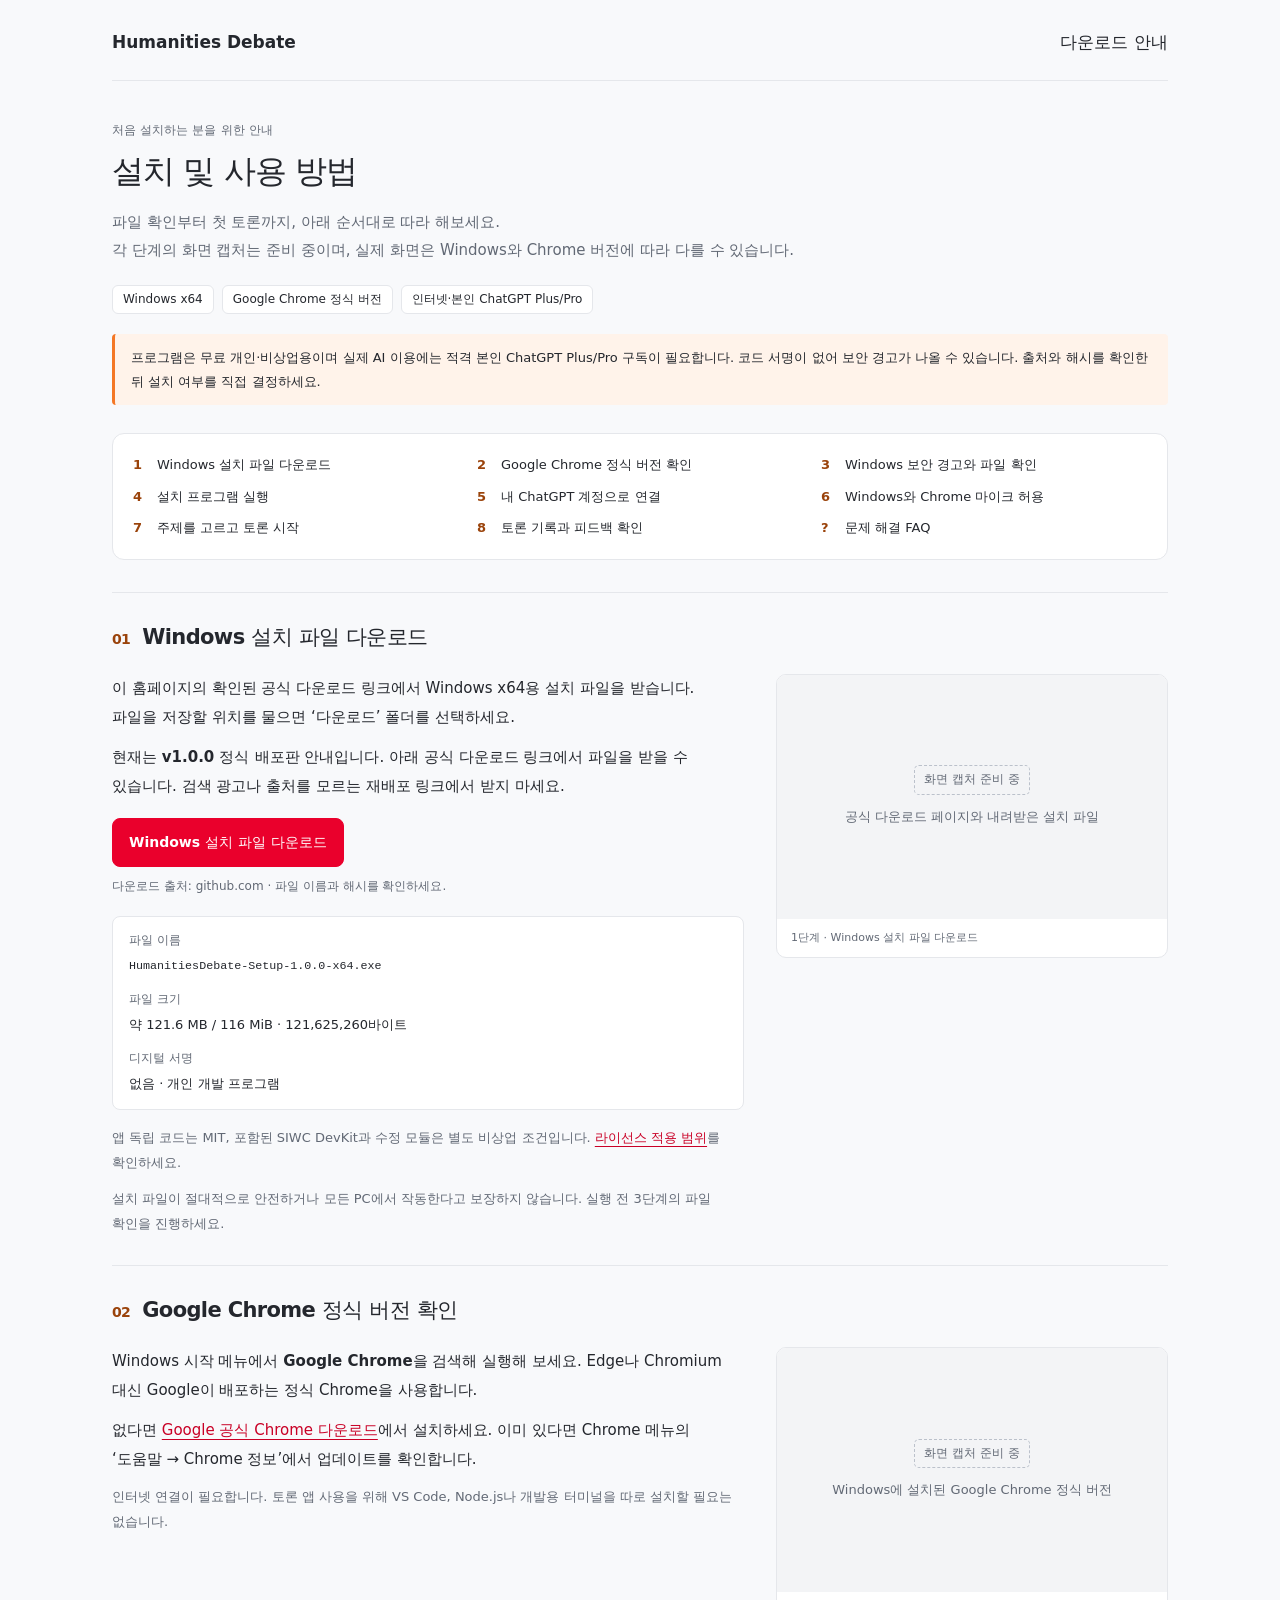
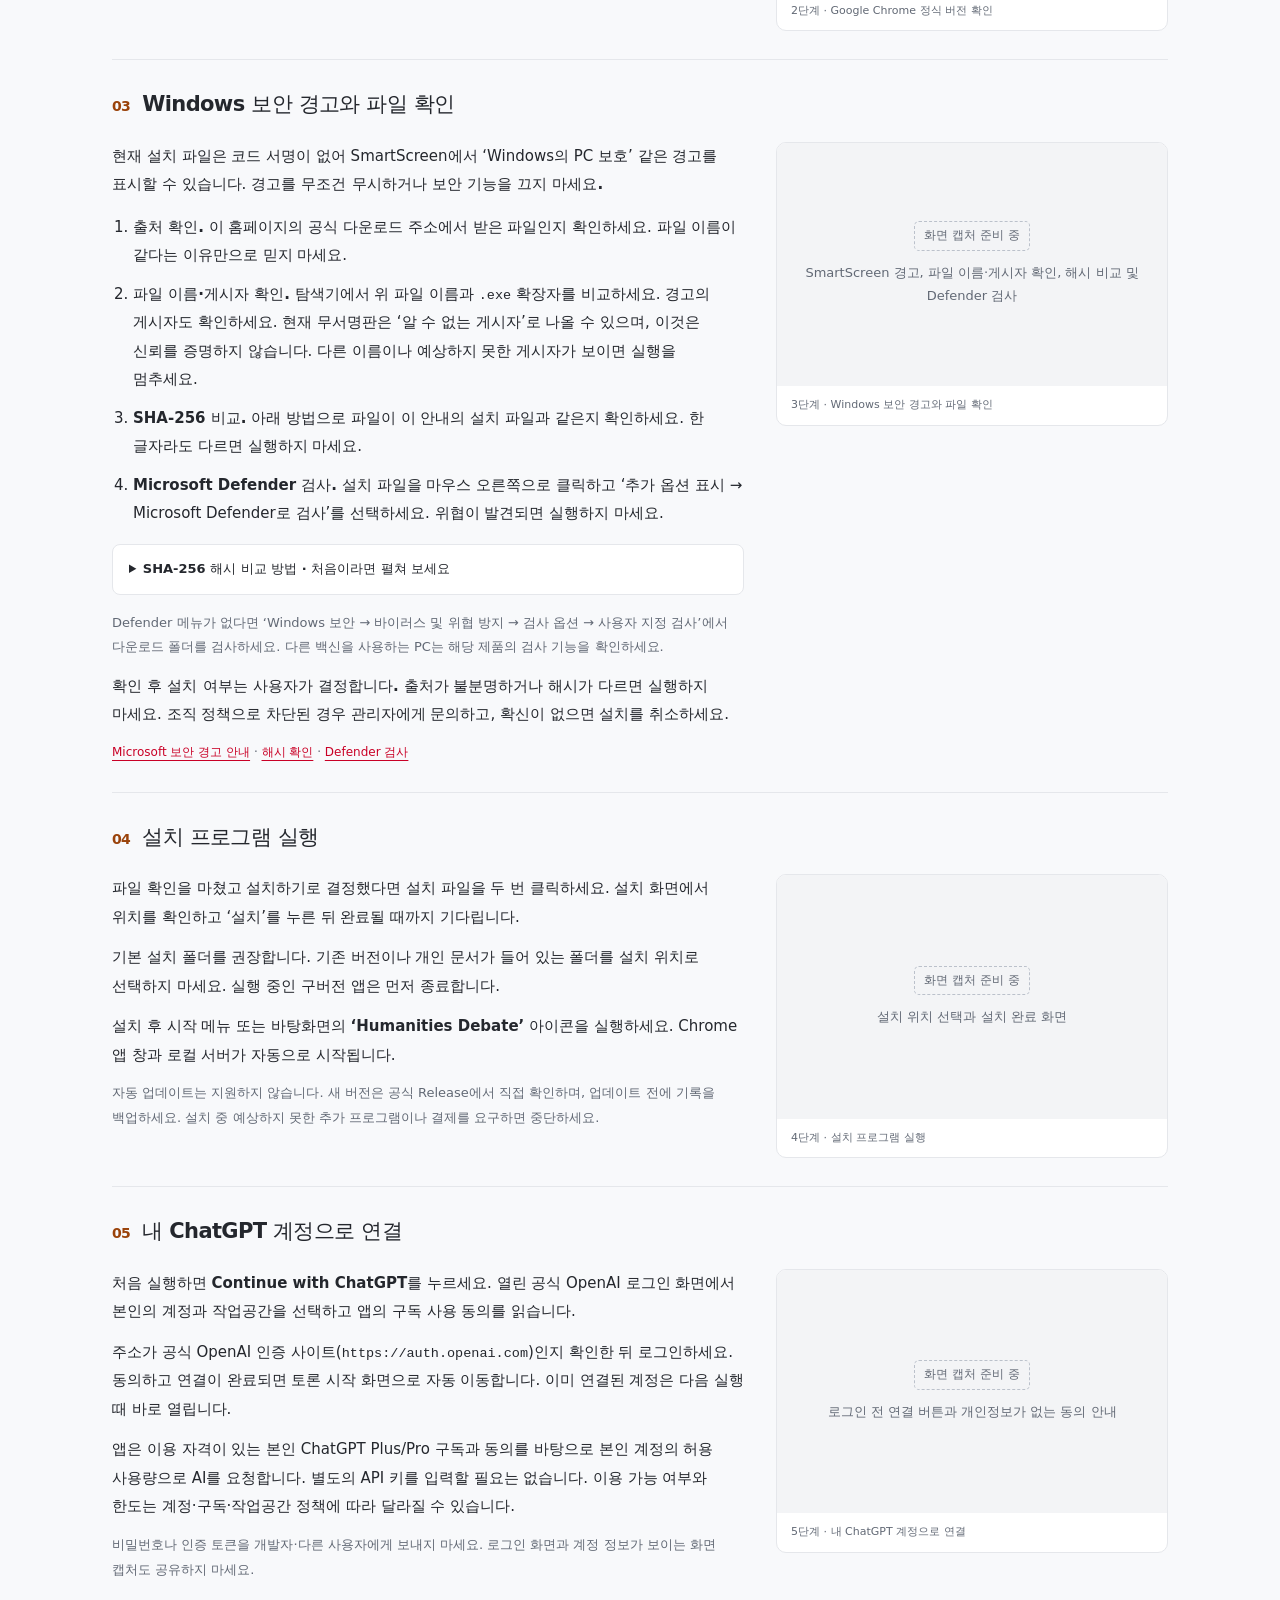
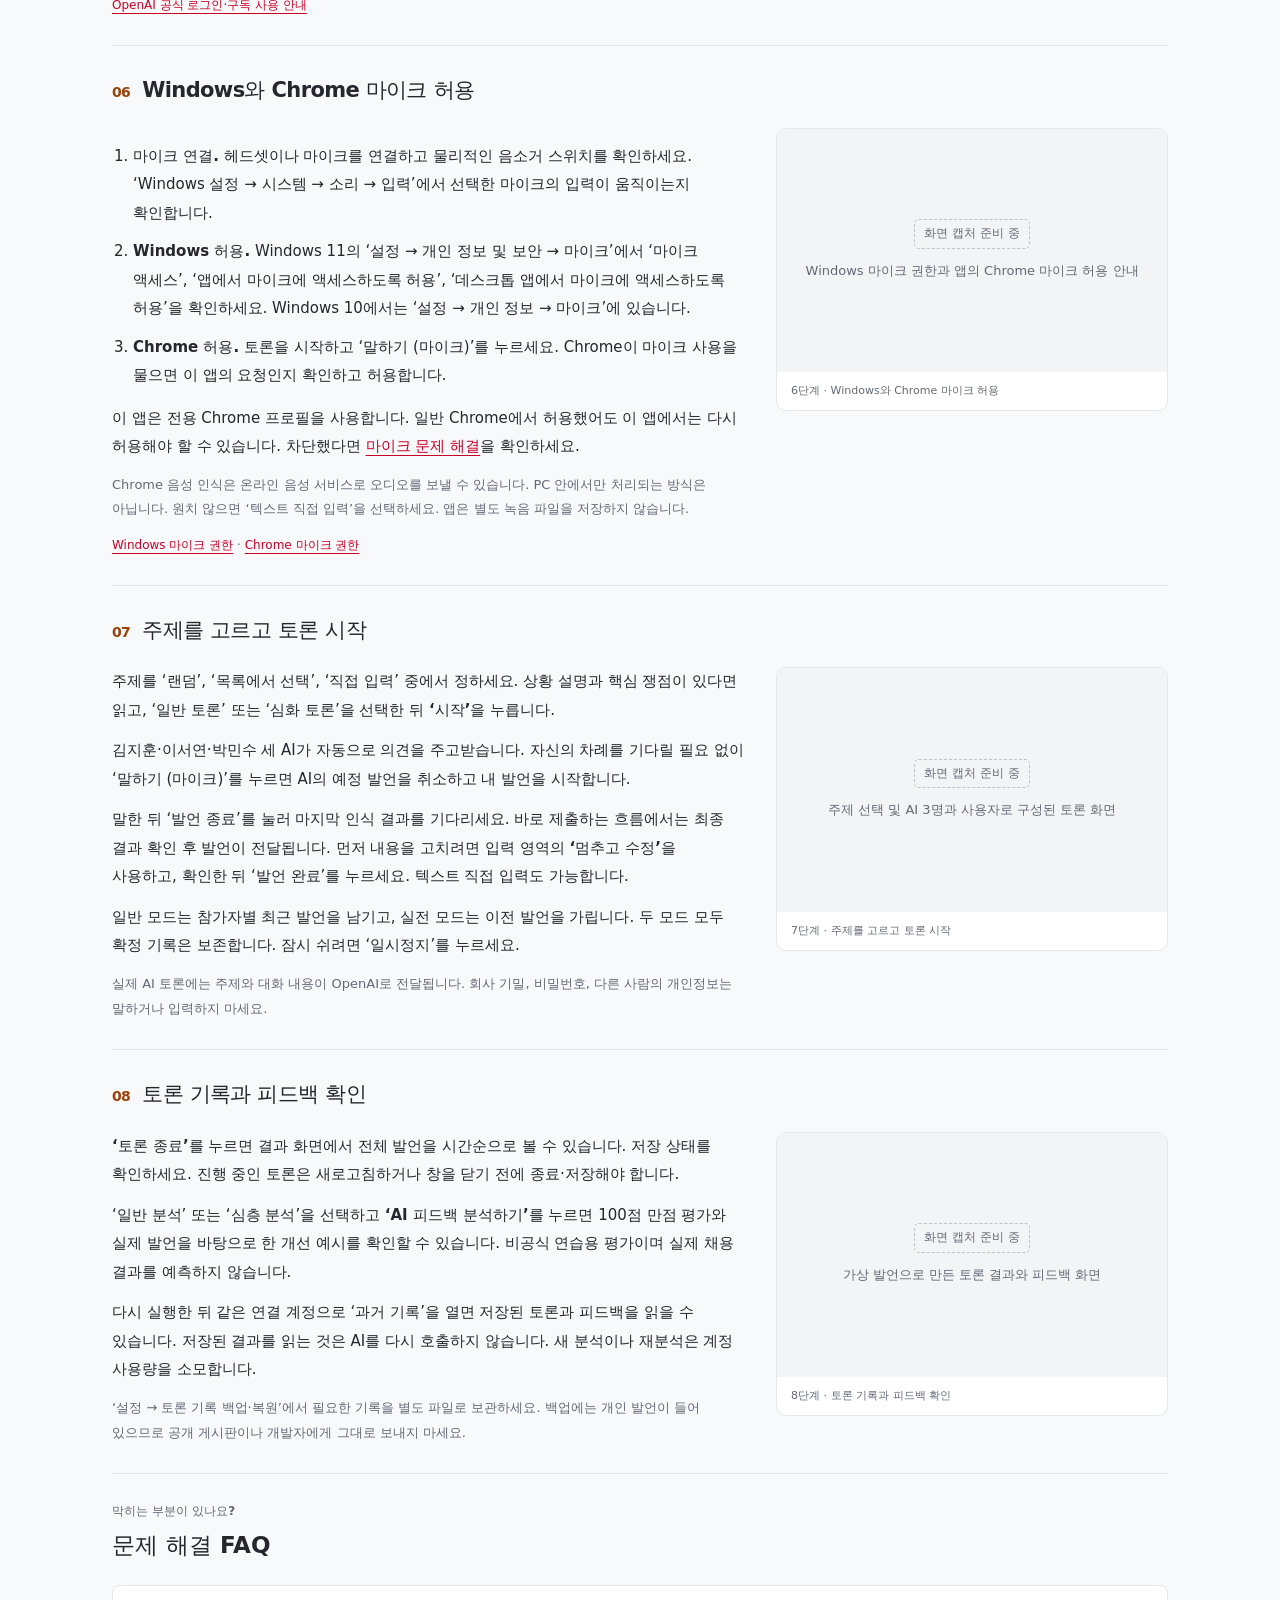
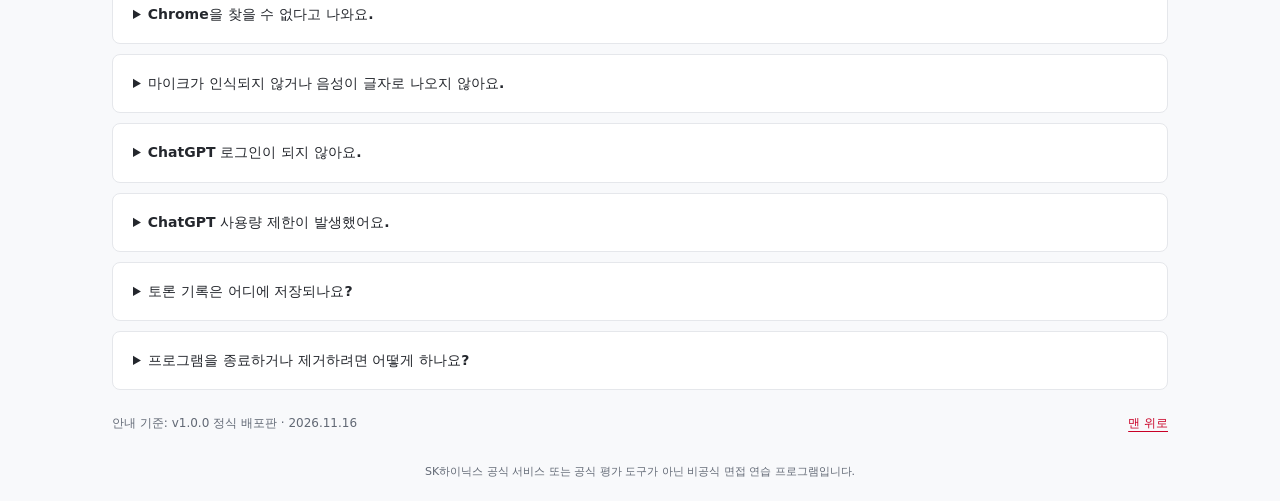
==== commit 707581d5: "Publish verified static Humanities Debate website" ====
--- a/guide.html
+++ b/guide.html
@@ -5,7 +5,7 @@
   <meta name="viewport" content="width=device-width, initial-scale=1">
   <meta name="description" content="Humanities Debate 설치 및 사용 방법. 파일 확인, ChatGPT 로그인, Chrome 마이크 설정과 문제 해결을 안내합니다.">
   <meta name="referrer" content="no-referrer">
-  <meta http-equiv="Content-Security-Policy" content="default-src 'self'; script-src 'self'; style-src 'self'; img-src 'self' data:; connect-src 'none'; object-src 'none'; base-uri 'none'; form-action 'none'">
+  <meta http-equiv="Content-Security-Policy" content="default-src 'self'; script-src 'self'; style-src 'self'; img-src 'self' data:; connect-src https://api.github.com; object-src 'none'; base-uri 'none'; form-action 'none'">
   <title>설치 및 사용 방법 | Humanities Debate</title>
   <link rel="icon" href="./assets/favicon.svg" type="image/svg+xml">
   <link rel="stylesheet" href="./base.css">
@@ -20,24 +20,25 @@
     <section class="guide-intro" aria-labelledby="guide-title"><p class="guide-eyebrow">처음 설치하는 분을 위한 안내</p>
 <h1 id="guide-title">설치 및 사용 방법</h1>
 <p>파일 확인부터 첫 토론까지, 아래 순서대로 따라 해보세요.<br/>각 단계의 화면 캡처는 준비 중이며, 실제 화면은 Windows와 Chrome 버전에 따라 다를 수 있습니다.</p>
-<div class="guide-requirements"><span>Windows x64</span><span>Google Chrome 정식 버전</span><span>인터넷·본인 ChatGPT 계정</span></div>
-<p class="guide-caution">현재 안내 대상은 서명되지 않은 내부 테스트판입니다. 공개 배포 준비가 완료되었다는 의미가 아니며, 설치 여부는 파일을 확인한 뒤 직접 결정하세요.</p>
+<div class="guide-requirements"><span>Windows x64</span><span>Google Chrome 정식 버전</span><span>인터넷·본인 ChatGPT Plus/Pro</span></div>
+<p class="guide-caution">프로그램은 무료 개인·비상업용이며 실제 AI 이용에는 적격 본인 ChatGPT Plus/Pro 구독이 필요합니다. 코드 서명이 없어 보안 경고가 나올 수 있습니다. 출처와 해시를 확인한 뒤 설치 여부를 직접 결정하세요.</p>
 </section>
 <nav class="guide-toc" aria-label="설치 및 사용 단계 바로가기"><a href="#step-download"><span>1</span>Windows 설치 파일 다운로드</a><a href="#step-chrome"><span>2</span>Google Chrome 정식 버전 확인</a><a href="#step-security"><span>3</span>Windows 보안 경고와 파일 확인</a><a href="#step-install"><span>4</span>설치 프로그램 실행</a><a href="#step-login"><span>5</span>내 ChatGPT 계정으로 연결</a><a href="#step-microphone"><span>6</span>Windows와 Chrome 마이크 허용</a><a href="#step-debate"><span>7</span>주제를 고르고 토론 시작</a><a href="#step-records"><span>8</span>토론 기록과 피드백 확인</a><a href="#guide-faq"><span>?</span>문제 해결 FAQ</a></nav>
 <ol class="guide-steps"><li id="step-download"><h2><span class="guide-step-number" aria-hidden="true">01</span>Windows 설치 파일 다운로드</h2>
 <div class="guide-step-layout"><div class="guide-step-copy"><p>이 홈페이지의 확인된 공식 다운로드 링크에서 Windows x64용 설치 파일을 받습니다. 파일을 저장할 위치를 물으면 ‘다운로드’ 폴더를 선택하세요.</p>
-<p>현재는 <strong>0.0.10 내부 테스트판</strong> 안내입니다. <span data-download-note>공개 다운로드 주소는 아직 등록되지 않았습니다.</span> 검색 광고나 출처를 모르는 재배포 링크에서 받지 마세요.</p>
+<p>현재는 <strong>v1.0.0 정식 배포판</strong> 안내입니다. <span data-download-note>아래 공식 GitHub Release에서 받을 수 있습니다.</span> 검색 광고나 출처를 모르는 재배포 링크에서 받지 마세요.</p>
 <div class="guide-download" data-download-area><button type="button" disabled="" aria-describedby="guide-download-status">다운로드 링크 준비 중</button><span id="guide-download-status">공식 주소를 확인한 뒤 다운로드를 제공합니다.</span></div>
 <dl class="guide-file-info"><div><dt>파일 이름</dt>
-<dd><code>HumanitiesDebateSIWC-Internal-0.0.10-x64.exe</code></dd>
+<dd><code>HumanitiesDebate-Setup-1.0.0-x64.exe</code></dd>
 </div>
 <div><dt>파일 크기</dt>
-<dd>약 121.4 MB · 121,382,636바이트</dd>
+<dd>약 121.6 MB / 116 MiB · 121,625,260바이트</dd>
 </div>
 <div><dt>디지털 서명</dt>
-<dd>없음 · 개인 개발 내부 테스트 프로그램</dd>
+<dd>없음 · 개인 개발 프로그램</dd>
 </div>
 </dl>
+<p class="guide-note">앱 독립 코드는 MIT, 포함된 SIWC DevKit과 수정 모듈은 별도 비상업 조건입니다. <a href="https://github.com/humanities-debate/humanities-debate/blob/main/LICENSE_SCOPE.md" target="_blank" rel="noopener noreferrer">라이선스 적용 범위</a>를 확인하세요.</p>
 <p class="guide-note">설치 파일이 절대적으로 안전하거나 모든 PC에서 작동한다고 보장하지 않습니다. 실행 전 3단계의 파일 확인을 진행하세요.</p>
 </div>
 <figure id="capture-download" class="guide-screenshot" aria-label="1단계 화면 캡처"><div class="guide-screenshot-placeholder"><span>화면 캡처 준비 중</span><p>공식 다운로드 페이지와 내려받은 설치 파일</p>
@@ -69,9 +70,9 @@
 <ol><li>Windows 시작 메뉴에서 ‘Windows PowerShell’을 검색해 여세요. 관리자 권한은 필요 없습니다.</li>
 <li>설치 파일이 ‘다운로드’ 폴더에 있다면 아래 명령을 복사해 붙여넣고 Enter를 누르세요. 파일을 실행하거나 변경하지 않고 확인만 합니다.</li>
 </ol>
-<pre tabindex="0" aria-label="SHA-256 확인 명령"><code>Get-FileHash -Algorithm SHA256 -LiteralPath &quot;$env:USERPROFILE\Downloads\HumanitiesDebateSIWC-Internal-0.0.10-x64.exe&quot; | Format-List</code></pre><p>다른 폴더에 받았다면 탐색기에서 파일을 Shift + 오른쪽 클릭해 ‘경로로 복사’를 선택하세요. 명령의 큰따옴표 안 경로를 그 파일의 전체 경로로 바꾸세요. 따옴표가 두 겹으로 들어가지 않게 확인합니다.</p>
+<pre tabindex="0" aria-label="SHA-256 확인 명령"><code>Get-FileHash -Algorithm SHA256 -LiteralPath &quot;$env:USERPROFILE\Downloads\HumanitiesDebate-Setup-1.0.0-x64.exe&quot; | Format-List</code></pre><p>다른 폴더에 받았다면 탐색기에서 파일을 Shift + 오른쪽 클릭해 ‘경로로 복사’를 선택하세요. 명령의 큰따옴표 안 경로를 그 파일의 전체 경로로 바꾸세요. 따옴표가 두 겹으로 들어가지 않게 확인합니다.</p>
 <p>출력에서 ‘Hash’ 옆의 값을 아래 값과 처음부터 끝까지 비교합니다. 영문 대문자·소문자는 달라도 됩니다. 오류가 나오면 파일 위치와 이름부터 다시 확인하세요.</p>
-<strong class="guide-small-label">0.0.10 설치 파일의 SHA-256</strong><code class="guide-hash">78e1aad2f871e8cd40cfb6fcb6f5a459d3956229c3008557574b0160fd1c929e</code><p class="guide-note">이 값은 위 파일 하나에만 해당합니다. 버전이나 파일이 바뀌면 새 해시가 필요합니다. 해시 일치는 파일의 동일성을 확인할 뿐, 안전성을 보장하지 않습니다. 비교할 값의 출처도 신뢰할 수 있어야 합니다.</p>
+<strong class="guide-small-label">v1.0.0 설치 파일의 SHA-256</strong><code class="guide-hash">be453654462e1e94f86e7cfd5bc177ef05324c923fc4a59a4dd6299e011ae0f0</code><p class="guide-note">이 값은 위 파일 하나에만 해당합니다. 버전이나 파일이 바뀌면 새 해시가 필요합니다. 해시 일치는 파일의 동일성을 확인할 뿐, 안전성을 보장하지 않습니다. 비교할 값의 출처도 신뢰할 수 있어야 합니다.</p>
 </details>
 <p class="guide-note">Defender 메뉴가 없다면 ‘Windows 보안 → 바이러스 및 위협 방지 → 검사 옵션 → 사용자 지정 검사’에서 다운로드 폴더를 검사하세요. 다른 백신을 사용하는 PC는 해당 제품의 검사 기능을 확인하세요.</p>
 <p><strong>확인 후 설치 여부는 사용자가 결정합니다.</strong> 출처가 불분명하거나 해시가 다르면 실행하지 마세요. 조직 정책으로 차단된 경우 관리자에게 문의하고, 확신이 없으면 설치를 취소하세요.</p>
@@ -86,8 +87,8 @@
 <li id="step-install"><h2><span class="guide-step-number" aria-hidden="true">04</span>설치 프로그램 실행</h2>
 <div class="guide-step-layout"><div class="guide-step-copy"><p>파일 확인을 마쳤고 설치하기로 결정했다면 설치 파일을 두 번 클릭하세요. 설치 화면에서 위치를 확인하고 ‘설치’를 누른 뒤 완료될 때까지 기다립니다.</p>
 <p>기본 설치 폴더를 권장합니다. 기존 버전이나 개인 문서가 들어 있는 폴더를 설치 위치로 선택하지 마세요. 실행 중인 구버전 앱은 먼저 종료합니다.</p>
-<p>설치 후 시작 메뉴 또는 바탕화면의 <strong>‘인문학 토론 음성 수정 내부판’</strong> 아이콘을 실행하세요. Chrome 앱 창과 로컬 서버가 자동으로 시작됩니다.</p>
-<p class="guide-note">아이콘 이름은 0.0.10 내부판 기준입니다. 설치 중 예상하지 못한 추가 프로그램이나 결제를 요구하면 중단하세요.</p>
+<p>설치 후 시작 메뉴 또는 바탕화면의 <strong>‘Humanities Debate’</strong> 아이콘을 실행하세요. Chrome 앱 창과 로컬 서버가 자동으로 시작됩니다.</p>
+<p class="guide-note">자동 업데이트는 지원하지 않습니다. 새 버전은 공식 Release에서 직접 확인하며, 업데이트 전에 기록을 백업하세요. 설치 중 예상하지 못한 추가 프로그램이나 결제를 요구하면 중단하세요.</p>
 </div>
 <figure id="capture-install" class="guide-screenshot" aria-label="4단계 화면 캡처"><div class="guide-screenshot-placeholder"><span>화면 캡처 준비 중</span><p>설치 위치 선택과 설치 완료 화면</p>
 </div>
@@ -98,7 +99,7 @@
 <li id="step-login"><h2><span class="guide-step-number" aria-hidden="true">05</span>내 ChatGPT 계정으로 연결</h2>
 <div class="guide-step-layout"><div class="guide-step-copy"><p>처음 실행하면 <strong>Continue with ChatGPT</strong>를 누르세요. 열린 공식 OpenAI 로그인 화면에서 <strong>본인의 계정과 작업공간</strong>을 선택하고 앱의 구독 사용 동의를 읽습니다.</p>
 <p>주소가 공식 OpenAI 인증 사이트(<code>https://auth.openai.com</code>)인지 확인한 뒤 로그인하세요. 동의하고 연결이 완료되면 토론 시작 화면으로 자동 이동합니다. 이미 연결된 계정은 다음 실행 때 바로 열립니다.</p>
-<p>앱은 동의받은 본인 계정의 허용 사용량으로 AI를 요청합니다. 별도의 API 키를 입력할 필요는 없습니다. 이용 가능 여부와 한도는 계정·구독·작업공간 정책에 따라 달라질 수 있습니다.</p>
+<p>앱은 이용 자격이 있는 본인 ChatGPT Plus/Pro 구독과 동의를 바탕으로 본인 계정의 허용 사용량으로 AI를 요청합니다. 별도의 API 키를 입력할 필요는 없습니다. 이용 가능 여부와 한도는 계정·구독·작업공간 정책에 따라 달라질 수 있습니다.</p>
 <p class="guide-note">비밀번호나 인증 토큰을 개발자·다른 사용자에게 보내지 마세요. 로그인 화면과 계정 정보가 보이는 화면 캡처도 공유하지 마세요.</p>
 <p class="guide-source"><a href="https://developers.openai.com/siwc/token-sharing-open-source" target="_blank" rel="noopener noreferrer">OpenAI 공식 로그인·구독 사용 안내<span class="guide-sr-only"> (새 창)</span></a></p>
 </div>
@@ -176,10 +177,10 @@
 <details><summary>프로그램을 종료하거나 제거하려면 어떻게 하나요?</summary>
 <p>진행 중인 토론을 종료·저장한 뒤 Chrome 앱 메인 창의 X 또는 ‘설정 → 프로그램 완전 종료’를 사용하세요. 설정 패널의 ‘닫기’는 프로그램 종료가 아닙니다.</p>
 <p>제거 전 필요한 기록을 백업하세요. 계정 연결도 해제하려면 앱 설정에서 먼저 로그아웃하고, 원격 해제에 실패했다는 안내가 나오면 ChatGPT의 연결·사용량 관리에서도 확인하세요.</p>
-<p>Windows 11에서는 ‘설정 → 앱 → 설치된 앱’에서 ‘인문학 토론 음성 수정 내부판’을 찾아 ‘제거’를 선택합니다. Windows 10에서는 ‘앱 및 기능’에 있습니다. 현재 설치판은 제거해도 토론 기록을 자동 삭제하지 않습니다. 프로그램 제거와 계정 연결 해제는 별개입니다.</p>
+<p>Windows 11에서는 ‘설정 → 앱 → 설치된 앱’에서 ‘Humanities Debate’을 찾아 ‘제거’를 선택합니다. Windows 10에서는 ‘앱 및 기능’에 있습니다. 현재 설치판은 제거해도 토론 기록을 자동 삭제하지 않습니다. 프로그램 제거와 계정 연결 해제는 별개입니다.</p>
 </details>
 </section>
-<div class="guide-bottom"><span>안내 기준: 0.0.10 Chrome 내부 테스트판 · 2026.11.14</span><a href="#guide-top">맨 위로</a></div>
+<div class="guide-bottom"><span>안내 기준: v1.0.0 정식 배포판 · 2026.11.16</span><a href="#guide-top">맨 위로</a></div>
 
     <footer class="guide-footer">SK하이닉스 공식 서비스 또는 공식 평가 도구가 아닌 비공식 면접 연습 프로그램입니다.</footer>
   </main>
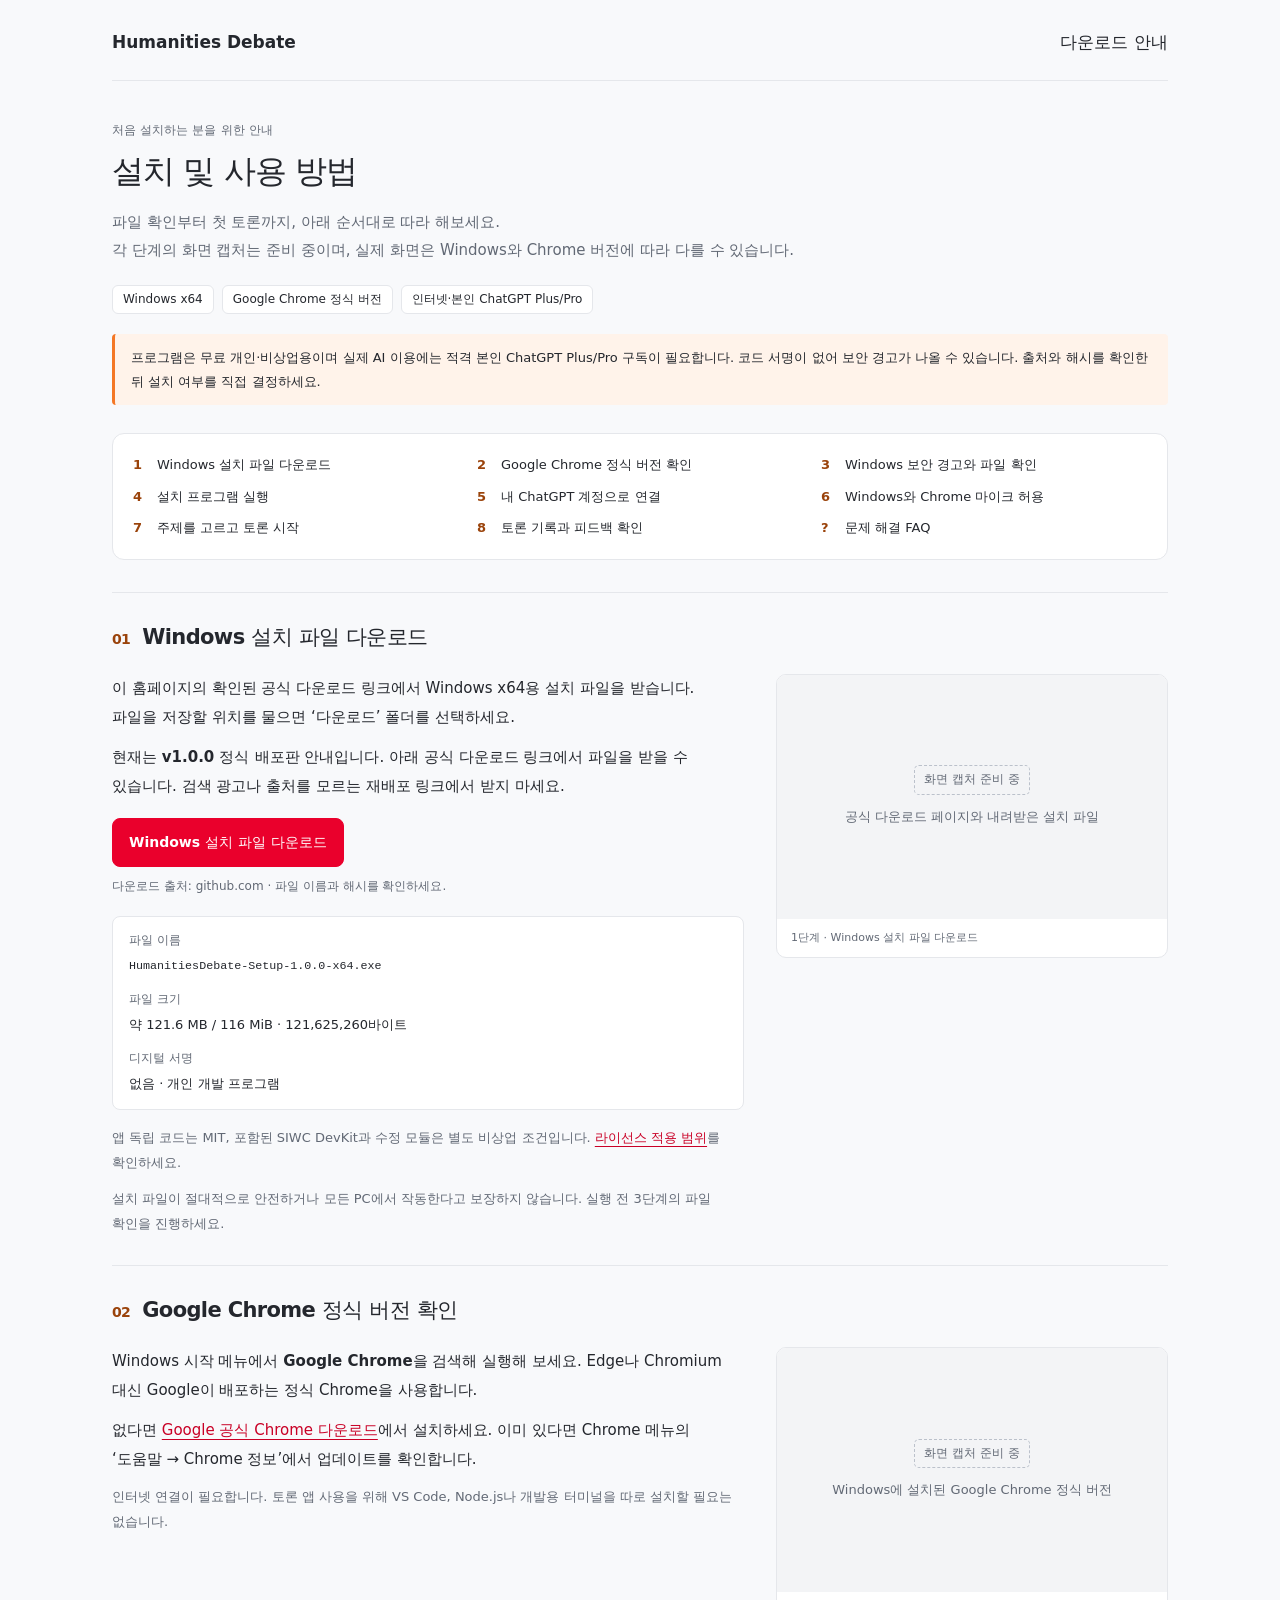
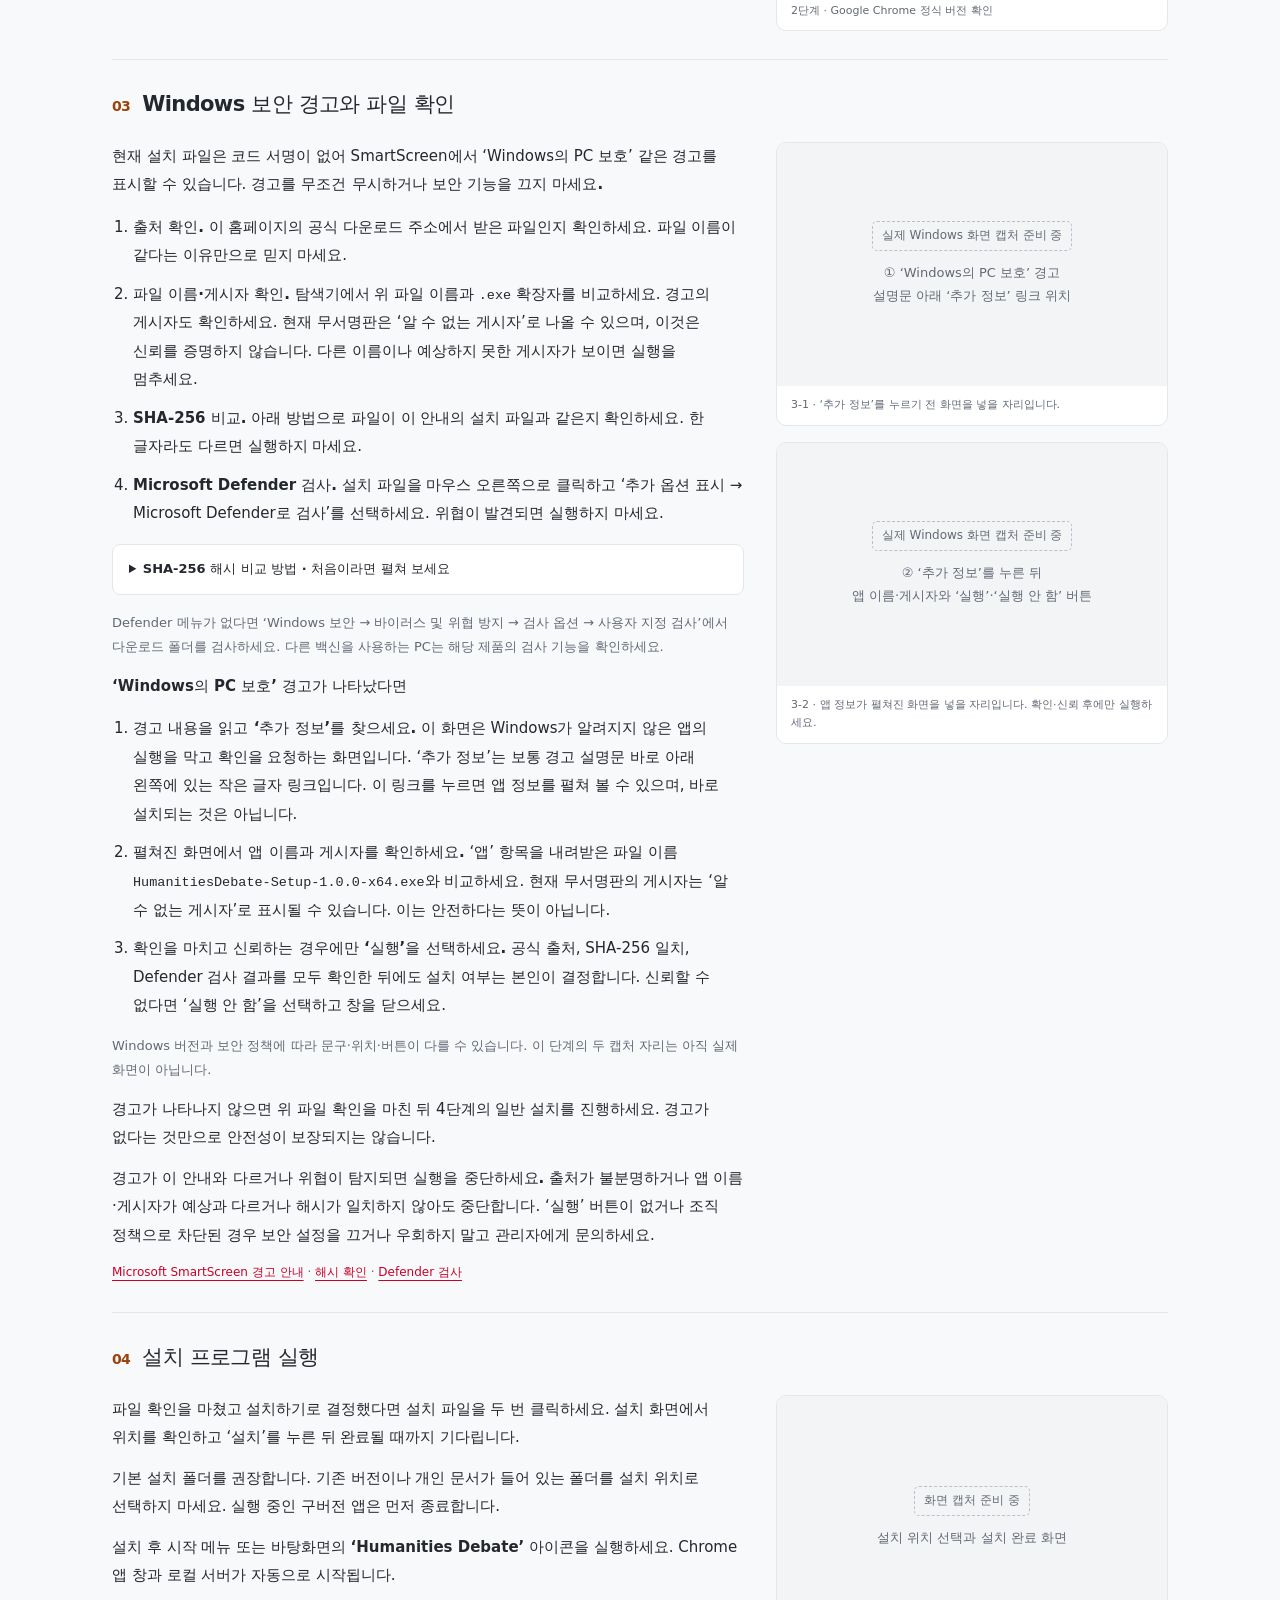
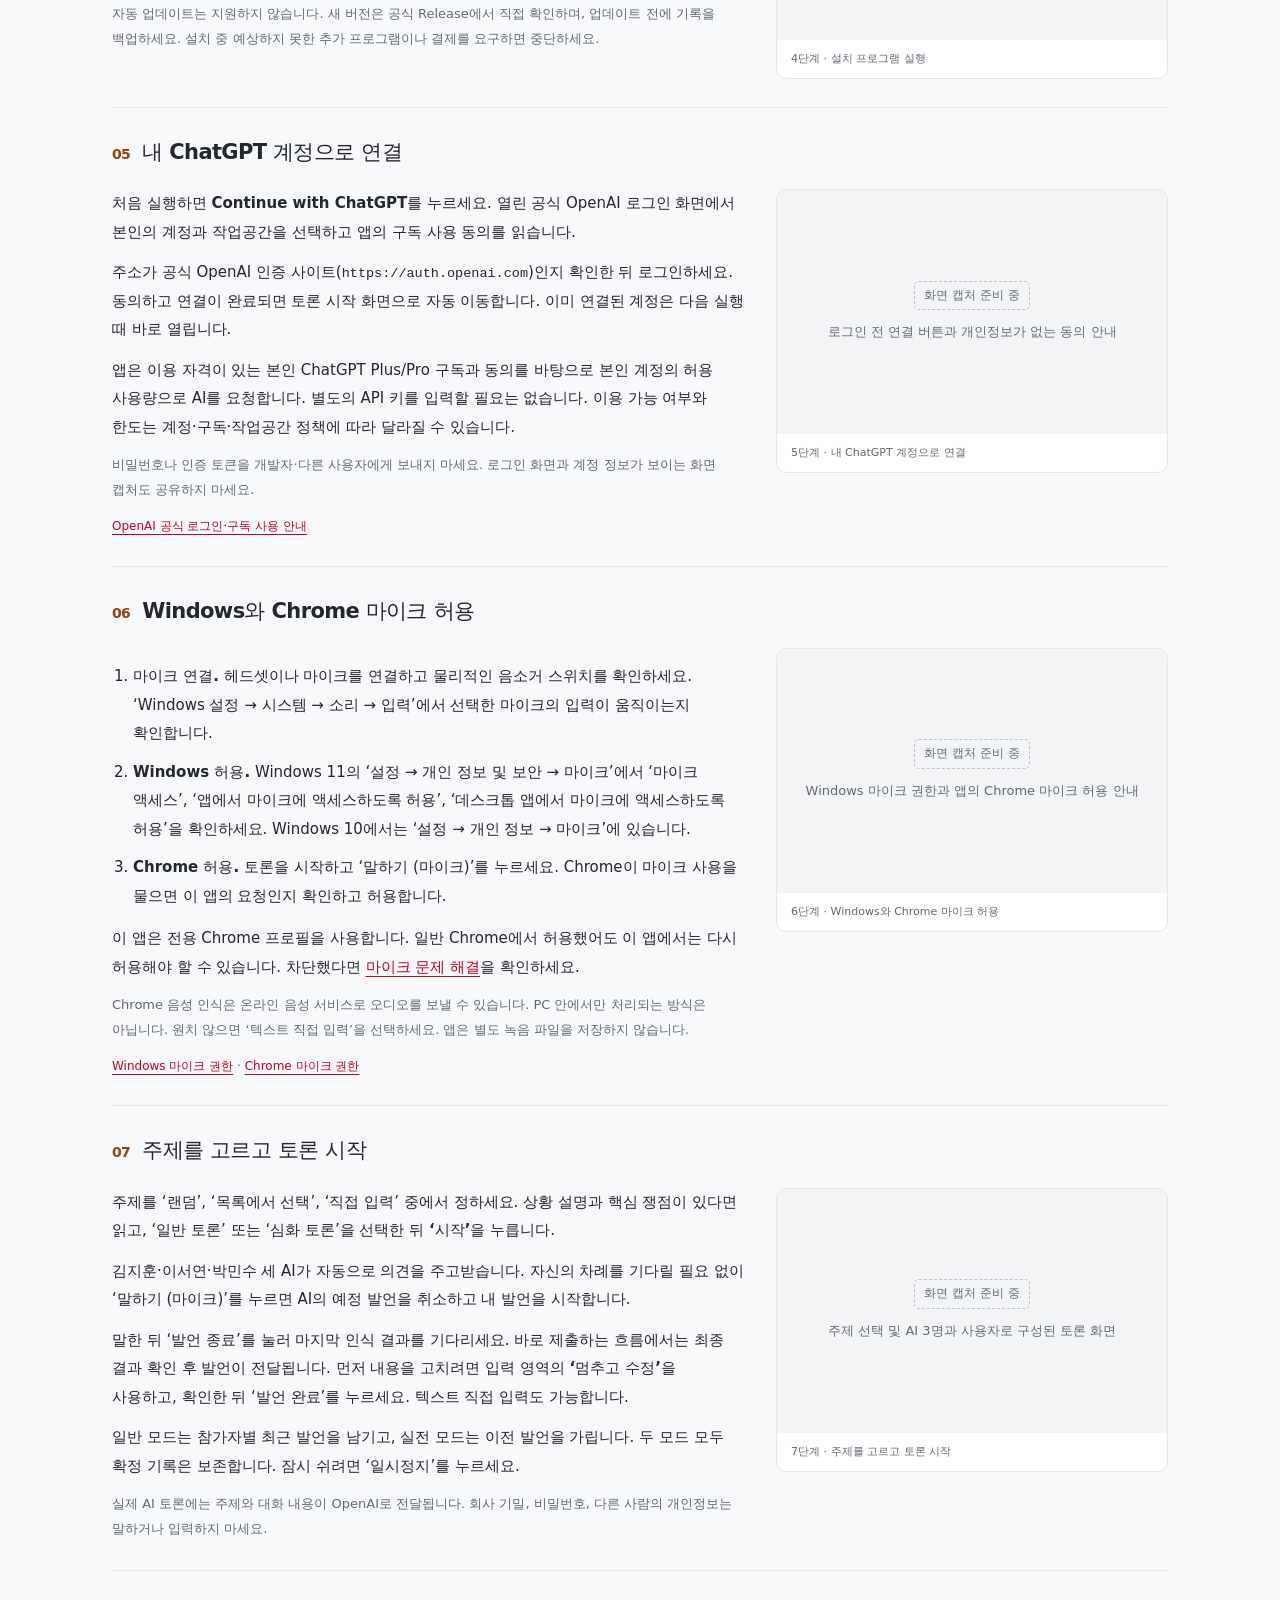
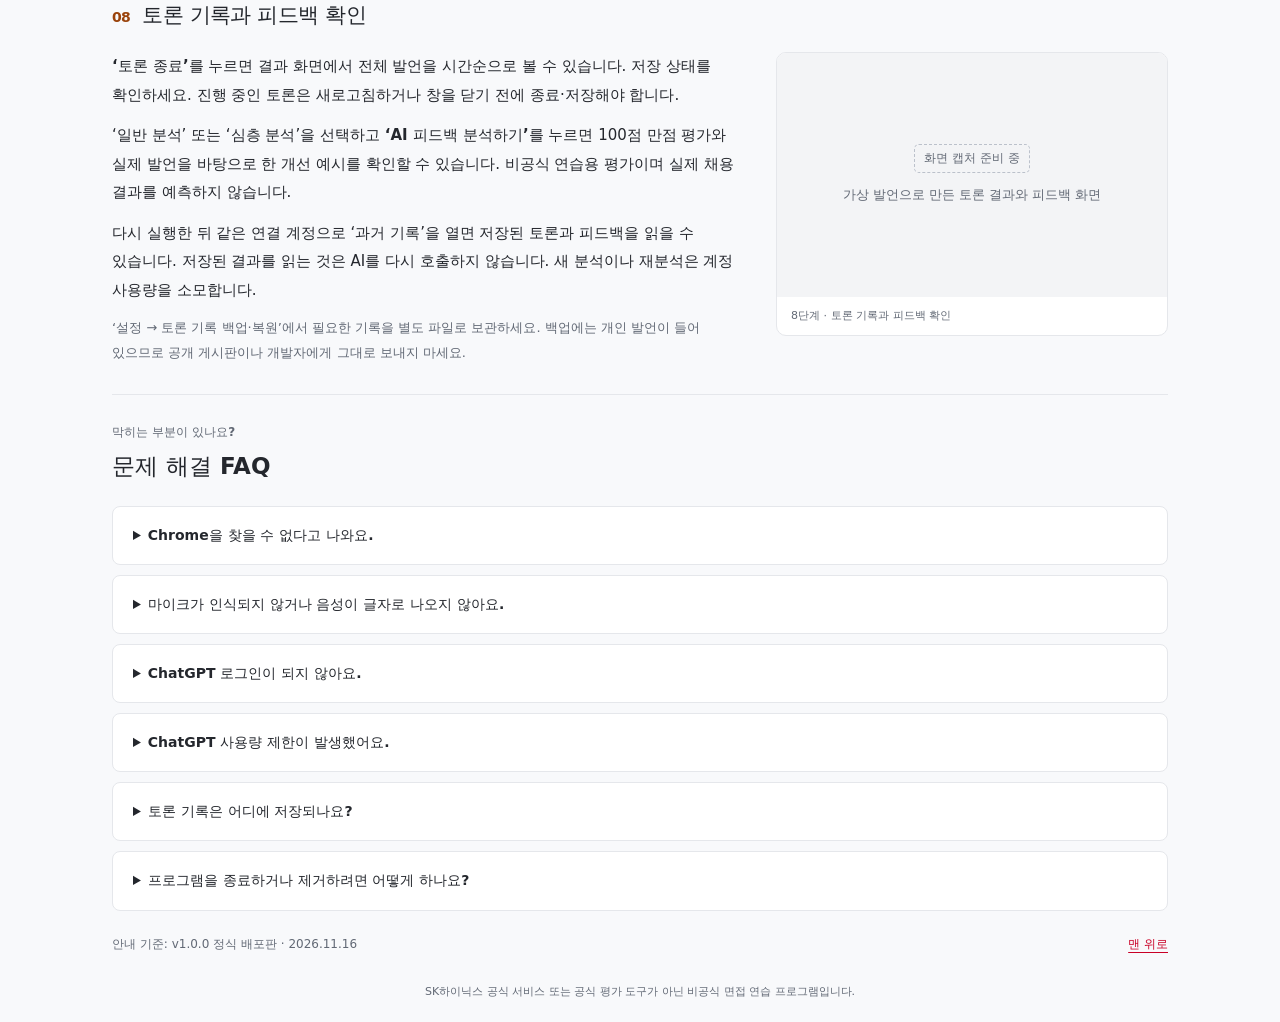
==== commit c5d41bcf: "Publish verified static Humanities Debate website" ====
--- a/guide.html
+++ b/guide.html
@@ -75,13 +75,26 @@
 <strong class="guide-small-label">v1.0.0 설치 파일의 SHA-256</strong><code class="guide-hash">be453654462e1e94f86e7cfd5bc177ef05324c923fc4a59a4dd6299e011ae0f0</code><p class="guide-note">이 값은 위 파일 하나에만 해당합니다. 버전이나 파일이 바뀌면 새 해시가 필요합니다. 해시 일치는 파일의 동일성을 확인할 뿐, 안전성을 보장하지 않습니다. 비교할 값의 출처도 신뢰할 수 있어야 합니다.</p>
 </details>
 <p class="guide-note">Defender 메뉴가 없다면 ‘Windows 보안 → 바이러스 및 위협 방지 → 검사 옵션 → 사용자 지정 검사’에서 다운로드 폴더를 검사하세요. 다른 백신을 사용하는 PC는 해당 제품의 검사 기능을 확인하세요.</p>
-<p><strong>확인 후 설치 여부는 사용자가 결정합니다.</strong> 출처가 불분명하거나 해시가 다르면 실행하지 마세요. 조직 정책으로 차단된 경우 관리자에게 문의하고, 확신이 없으면 설치를 취소하세요.</p>
-<p class="guide-source"><a href="https://support.microsoft.com/en-us/windows/security/windows-security/app-browser-control-in-the-windows-security-app" target="_blank" rel="noopener noreferrer">Microsoft 보안 경고 안내<span class="guide-sr-only"> (새 창)</span></a> · <a href="https://learn.microsoft.com/en-us/powershell/module/microsoft.powershell.utility/get-filehash" target="_blank" rel="noopener noreferrer">해시 확인<span class="guide-sr-only"> (새 창)</span></a> · <a href="https://support.microsoft.com/en-us/windows/experience/scan-an-item-with-windows-security" target="_blank" rel="noopener noreferrer">Defender 검사<span class="guide-sr-only"> (새 창)</span></a></p>
-</div>
-<figure id="capture-security" class="guide-screenshot" aria-label="3단계 화면 캡처"><div class="guide-screenshot-placeholder"><span>화면 캡처 준비 중</span><p>SmartScreen 경고, 파일 이름·게시자 확인, 해시 비교 및 Defender 검사</p>
-</div>
-<figcaption>3단계 · Windows 보안 경고와 파일 확인</figcaption>
-</figure>
+<p><strong>‘Windows의 PC 보호’ 경고가 나타났다면</strong></p>
+<ol class="guide-checklist" id="smartscreen-steps"><li><strong>경고 내용을 읽고 ‘추가 정보’를 찾으세요.</strong> 이 화면은 Windows가 알려지지 않은 앱의 실행을 막고 확인을 요청하는 화면입니다. ‘추가 정보’는 보통 경고 설명문 바로 아래 왼쪽에 있는 작은 글자 링크입니다. 이 링크를 누르면 앱 정보를 펼쳐 볼 수 있으며, 바로 설치되는 것은 아닙니다.</li>
+<li><strong>펼쳐진 화면에서 앱 이름과 게시자를 확인하세요.</strong> ‘앱’ 항목을 내려받은 파일 이름 <code>HumanitiesDebate-Setup-1.0.0-x64.exe</code>와 비교하세요. 현재 무서명판의 게시자는 ‘알 수 없는 게시자’로 표시될 수 있습니다. 이는 안전하다는 뜻이 아닙니다.</li>
+<li><strong>확인을 마치고 신뢰하는 경우에만 ‘실행’을 선택하세요.</strong> 공식 출처, SHA-256 일치, Defender 검사 결과를 모두 확인한 뒤에도 설치 여부는 본인이 결정합니다. 신뢰할 수 없다면 ‘실행 안 함’을 선택하고 창을 닫으세요.</li>
+</ol>
+<p class="guide-note">Windows 버전과 보안 정책에 따라 문구·위치·버튼이 다를 수 있습니다. 이 단계의 두 캡처 자리는 아직 실제 화면이 아닙니다.</p>
+<p><strong>경고가 나타나지 않으면</strong> 위 파일 확인을 마친 뒤 4단계의 일반 설치를 진행하세요. 경고가 없다는 것만으로 안전성이 보장되지는 않습니다.</p>
+<p><strong>경고가 이 안내와 다르거나 위협이 탐지되면 실행을 중단하세요.</strong> 출처가 불분명하거나 앱 이름·게시자가 예상과 다르거나 해시가 일치하지 않아도 중단합니다. ‘실행’ 버튼이 없거나 조직 정책으로 차단된 경우 보안 설정을 끄거나 우회하지 말고 관리자에게 문의하세요.</p>
+<p class="guide-source"><a href="https://learn.microsoft.com/en-us/windows/apps/package-and-deploy/smartscreen-reputation" target="_blank" rel="noopener noreferrer">Microsoft SmartScreen 경고 안내<span class="guide-sr-only"> (새 창)</span></a> · <a href="https://learn.microsoft.com/en-us/powershell/module/microsoft.powershell.utility/get-filehash" target="_blank" rel="noopener noreferrer">해시 확인<span class="guide-sr-only"> (새 창)</span></a> · <a href="https://support.microsoft.com/en-us/windows/experience/scan-an-item-with-windows-security" target="_blank" rel="noopener noreferrer">Defender 검사<span class="guide-sr-only"> (새 창)</span></a></p>
+</div>
+<div class="guide-captures" aria-label="Windows 보안 경고 캡처 예정 위치">
+<figure id="capture-security" class="guide-screenshot" aria-label="PC 보호 경고 실제 캡처 준비 중"><div class="guide-screenshot-placeholder"><span>실제 Windows 화면 캡처 준비 중</span><p>① ‘Windows의 PC 보호’ 경고<br>설명문 아래 ‘추가 정보’ 링크 위치</p>
+</div>
+<figcaption>3-1 · ‘추가 정보’를 누르기 전 화면을 넣을 자리입니다.</figcaption>
+</figure>
+<figure id="capture-security-details" class="guide-screenshot" aria-label="앱 이름과 게시자 실제 캡처 준비 중"><div class="guide-screenshot-placeholder"><span>실제 Windows 화면 캡처 준비 중</span><p>② ‘추가 정보’를 누른 뒤<br>앱 이름·게시자와 ‘실행’·‘실행 안 함’ 버튼</p>
+</div>
+<figcaption>3-2 · 앱 정보가 펼쳐진 화면을 넣을 자리입니다. 확인·신뢰 후에만 실행하세요.</figcaption>
+</figure>
+</div>
 </div>
 </li>
 <li id="step-install"><h2><span class="guide-step-number" aria-hidden="true">04</span>설치 프로그램 실행</h2>
--- a/guide.css
+++ b/guide.css
@@ -44,6 +44,7 @@
 .installation-guide code { font-family: Consolas, monospace; font-size: .9em; overflow-wrap: anywhere; }
 .guide-small-label { display: block; font-size: 12px; }
 .guide-hash { display: block; margin: 6px 0 12px; padding: 10px; background: var(--color-subtle); border-radius: 6px; word-break: break-all; user-select: all; }
+.guide-captures { display: grid; gap: 16px; min-width: 0; }
 .guide-screenshot { min-width: 0; margin: 0; border: 1px solid var(--color-border); border-radius: 10px; background: var(--color-surface); overflow: hidden; }
 .guide-screenshot-placeholder { display: flex; flex-direction: column; justify-content: center; align-items: center; gap: 10px; min-height: 200px; aspect-ratio: 16 / 10; padding: 24px; text-align: center; background: var(--color-subtle); color: var(--color-muted); }
 .guide-screenshot-placeholder > span { font-size: 12px; border: 1px dashed var(--color-border-hover); border-radius: 5px; padding: 4px 9px; }
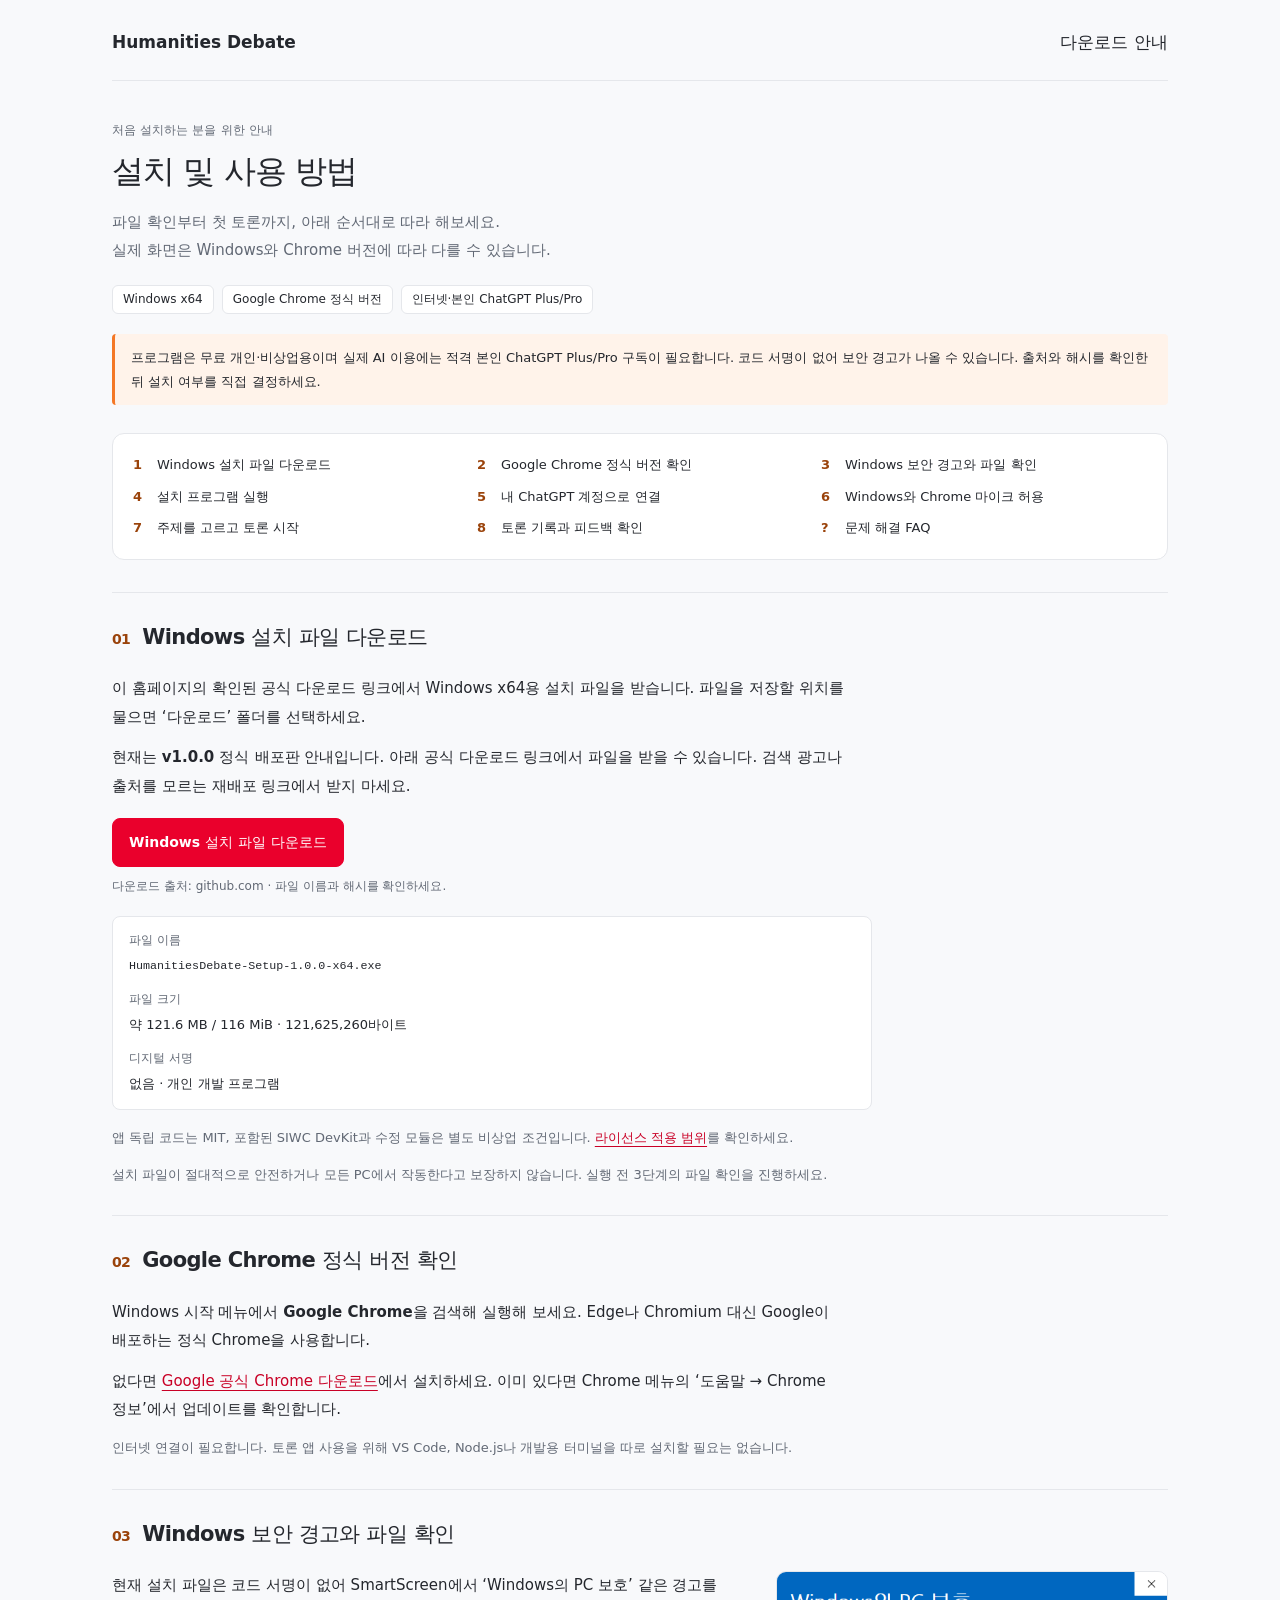
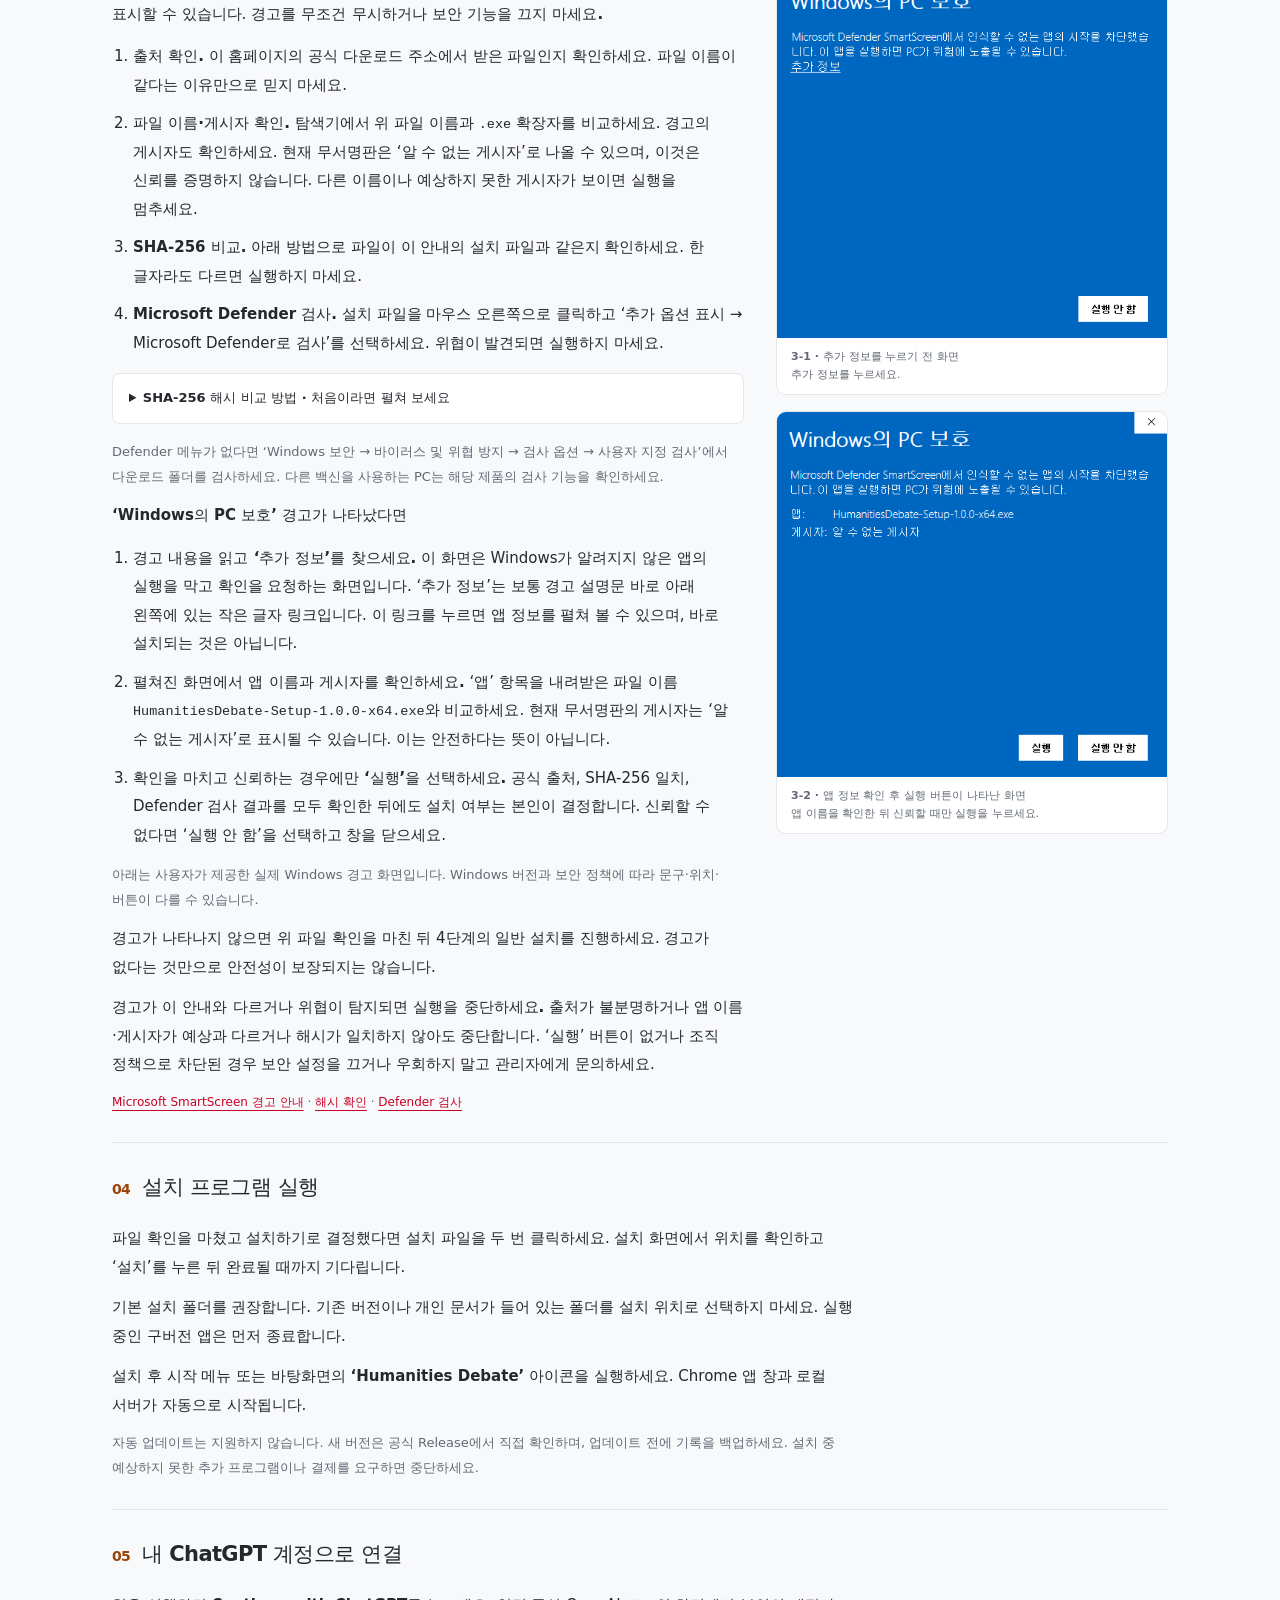
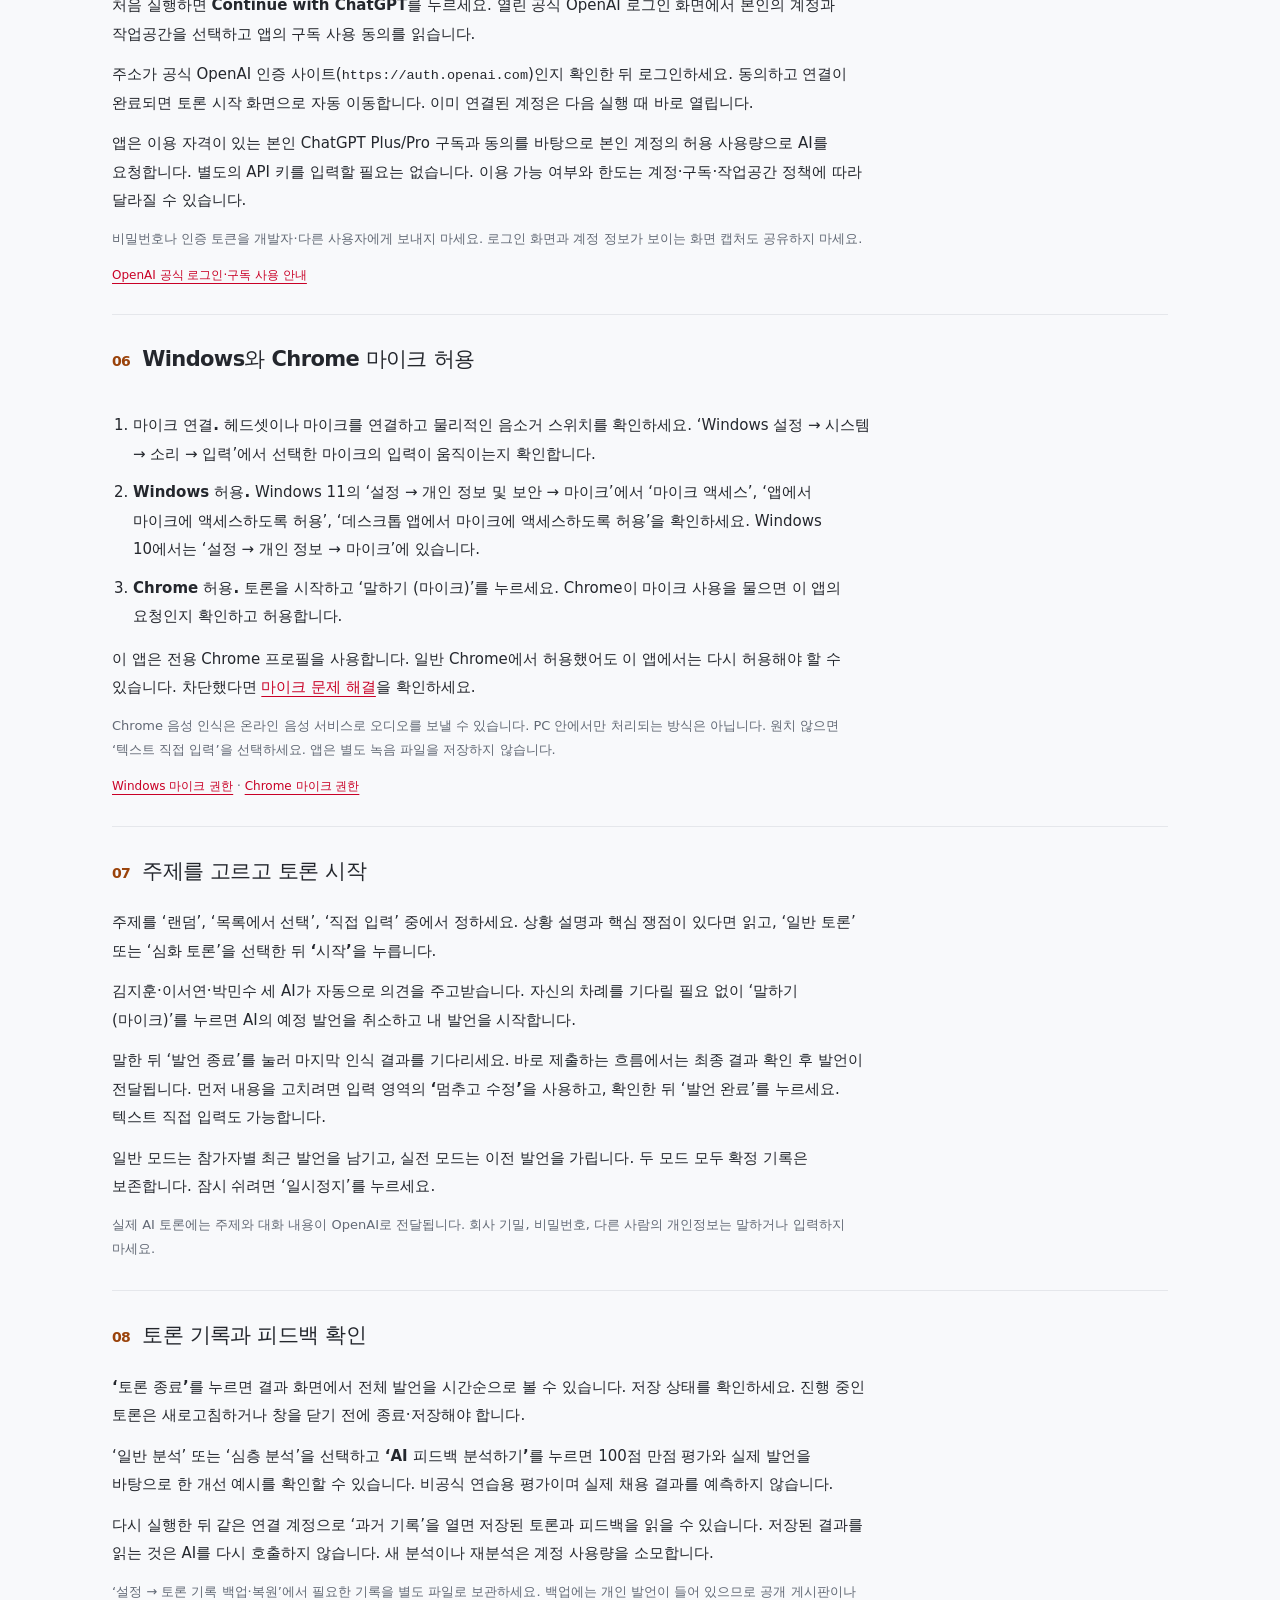
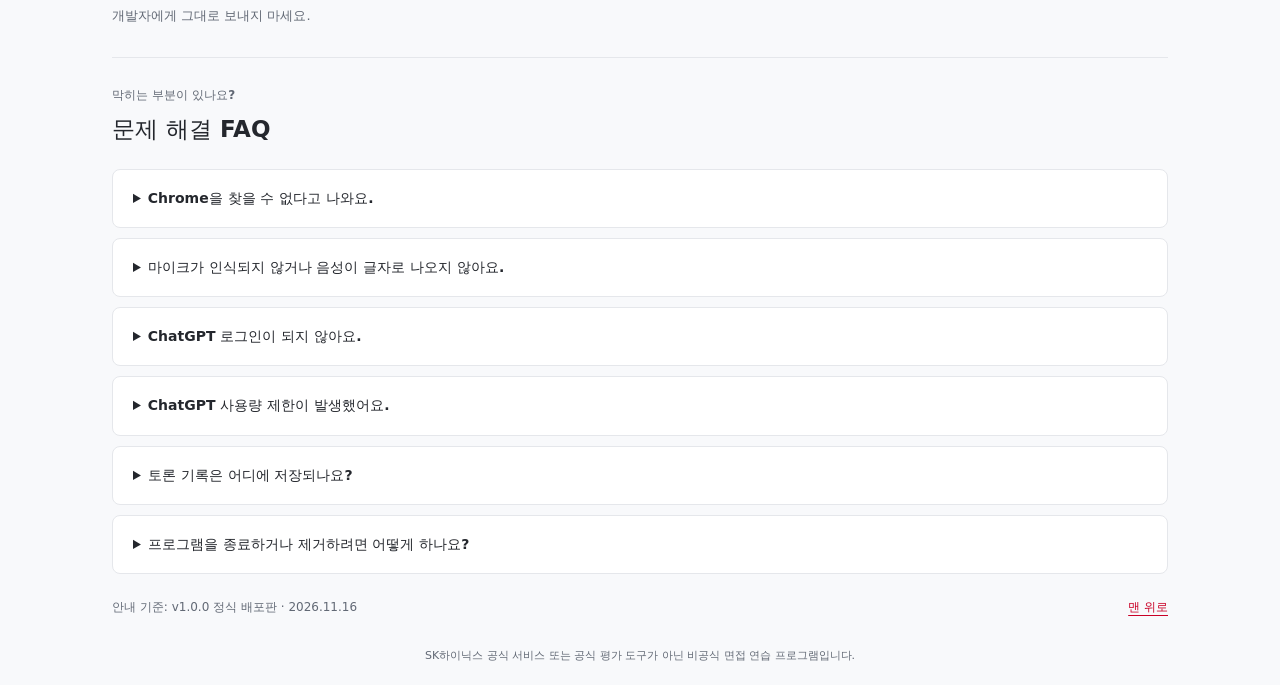
==== commit 4a03eae4: "Publish verified static Humanities Debate website" ====
--- a/guide.html
+++ b/guide.html
@@ -19,13 +19,13 @@
     <header class="guide-brand"><a href="./index.html">Humanities Debate</a><a href="./index.html#download">다운로드 안내</a></header>
     <section class="guide-intro" aria-labelledby="guide-title"><p class="guide-eyebrow">처음 설치하는 분을 위한 안내</p>
 <h1 id="guide-title">설치 및 사용 방법</h1>
-<p>파일 확인부터 첫 토론까지, 아래 순서대로 따라 해보세요.<br/>각 단계의 화면 캡처는 준비 중이며, 실제 화면은 Windows와 Chrome 버전에 따라 다를 수 있습니다.</p>
+<p>파일 확인부터 첫 토론까지, 아래 순서대로 따라 해보세요.<br/>실제 화면은 Windows와 Chrome 버전에 따라 다를 수 있습니다.</p>
 <div class="guide-requirements"><span>Windows x64</span><span>Google Chrome 정식 버전</span><span>인터넷·본인 ChatGPT Plus/Pro</span></div>
 <p class="guide-caution">프로그램은 무료 개인·비상업용이며 실제 AI 이용에는 적격 본인 ChatGPT Plus/Pro 구독이 필요합니다. 코드 서명이 없어 보안 경고가 나올 수 있습니다. 출처와 해시를 확인한 뒤 설치 여부를 직접 결정하세요.</p>
 </section>
 <nav class="guide-toc" aria-label="설치 및 사용 단계 바로가기"><a href="#step-download"><span>1</span>Windows 설치 파일 다운로드</a><a href="#step-chrome"><span>2</span>Google Chrome 정식 버전 확인</a><a href="#step-security"><span>3</span>Windows 보안 경고와 파일 확인</a><a href="#step-install"><span>4</span>설치 프로그램 실행</a><a href="#step-login"><span>5</span>내 ChatGPT 계정으로 연결</a><a href="#step-microphone"><span>6</span>Windows와 Chrome 마이크 허용</a><a href="#step-debate"><span>7</span>주제를 고르고 토론 시작</a><a href="#step-records"><span>8</span>토론 기록과 피드백 확인</a><a href="#guide-faq"><span>?</span>문제 해결 FAQ</a></nav>
 <ol class="guide-steps"><li id="step-download"><h2><span class="guide-step-number" aria-hidden="true">01</span>Windows 설치 파일 다운로드</h2>
-<div class="guide-step-layout"><div class="guide-step-copy"><p>이 홈페이지의 확인된 공식 다운로드 링크에서 Windows x64용 설치 파일을 받습니다. 파일을 저장할 위치를 물으면 ‘다운로드’ 폴더를 선택하세요.</p>
+<div class="guide-step-layout guide-step-layout--text"><div class="guide-step-copy"><p>이 홈페이지의 확인된 공식 다운로드 링크에서 Windows x64용 설치 파일을 받습니다. 파일을 저장할 위치를 물으면 ‘다운로드’ 폴더를 선택하세요.</p>
 <p>현재는 <strong>v1.0.0 정식 배포판</strong> 안내입니다. <span data-download-note>아래 공식 GitHub Release에서 받을 수 있습니다.</span> 검색 광고나 출처를 모르는 재배포 링크에서 받지 마세요.</p>
 <div class="guide-download" data-download-area><button type="button" disabled="" aria-describedby="guide-download-status">다운로드 링크 준비 중</button><span id="guide-download-status">공식 주소를 확인한 뒤 다운로드를 제공합니다.</span></div>
 <dl class="guide-file-info"><div><dt>파일 이름</dt>
@@ -41,21 +41,13 @@
 <p class="guide-note">앱 독립 코드는 MIT, 포함된 SIWC DevKit과 수정 모듈은 별도 비상업 조건입니다. <a href="https://github.com/humanities-debate/humanities-debate/blob/main/LICENSE_SCOPE.md" target="_blank" rel="noopener noreferrer">라이선스 적용 범위</a>를 확인하세요.</p>
 <p class="guide-note">설치 파일이 절대적으로 안전하거나 모든 PC에서 작동한다고 보장하지 않습니다. 실행 전 3단계의 파일 확인을 진행하세요.</p>
 </div>
-<figure id="capture-download" class="guide-screenshot" aria-label="1단계 화면 캡처"><div class="guide-screenshot-placeholder"><span>화면 캡처 준비 중</span><p>공식 다운로드 페이지와 내려받은 설치 파일</p>
-</div>
-<figcaption>1단계 · Windows 설치 파일 다운로드</figcaption>
-</figure>
 </div>
 </li>
 <li id="step-chrome"><h2><span class="guide-step-number" aria-hidden="true">02</span>Google Chrome 정식 버전 확인</h2>
-<div class="guide-step-layout"><div class="guide-step-copy"><p>Windows 시작 메뉴에서 <strong>Google Chrome</strong>을 검색해 실행해 보세요. Edge나 Chromium 대신 Google이 배포하는 정식 Chrome을 사용합니다.</p>
+<div class="guide-step-layout guide-step-layout--text"><div class="guide-step-copy"><p>Windows 시작 메뉴에서 <strong>Google Chrome</strong>을 검색해 실행해 보세요. Edge나 Chromium 대신 Google이 배포하는 정식 Chrome을 사용합니다.</p>
 <p>없다면 <a href="https://www.google.com/chrome/" target="_blank" rel="noopener noreferrer">Google 공식 Chrome 다운로드<span class="guide-sr-only"> (새 창)</span></a>에서 설치하세요. 이미 있다면 Chrome 메뉴의 ‘도움말 → Chrome 정보’에서 업데이트를 확인합니다.</p>
 <p class="guide-note">인터넷 연결이 필요합니다. 토론 앱 사용을 위해 VS Code, Node.js나 개발용 터미널을 따로 설치할 필요는 없습니다.</p>
 </div>
-<figure id="capture-chrome" class="guide-screenshot" aria-label="2단계 화면 캡처"><div class="guide-screenshot-placeholder"><span>화면 캡처 준비 중</span><p>Windows에 설치된 Google Chrome 정식 버전</p>
-</div>
-<figcaption>2단계 · Google Chrome 정식 버전 확인</figcaption>
-</figure>
 </div>
 </li>
 <li id="step-security"><h2><span class="guide-step-number" aria-hidden="true">03</span>Windows 보안 경고와 파일 확인</h2>
@@ -80,50 +72,42 @@
 <li><strong>펼쳐진 화면에서 앱 이름과 게시자를 확인하세요.</strong> ‘앱’ 항목을 내려받은 파일 이름 <code>HumanitiesDebate-Setup-1.0.0-x64.exe</code>와 비교하세요. 현재 무서명판의 게시자는 ‘알 수 없는 게시자’로 표시될 수 있습니다. 이는 안전하다는 뜻이 아닙니다.</li>
 <li><strong>확인을 마치고 신뢰하는 경우에만 ‘실행’을 선택하세요.</strong> 공식 출처, SHA-256 일치, Defender 검사 결과를 모두 확인한 뒤에도 설치 여부는 본인이 결정합니다. 신뢰할 수 없다면 ‘실행 안 함’을 선택하고 창을 닫으세요.</li>
 </ol>
-<p class="guide-note">Windows 버전과 보안 정책에 따라 문구·위치·버튼이 다를 수 있습니다. 이 단계의 두 캡처 자리는 아직 실제 화면이 아닙니다.</p>
+<p class="guide-note">아래는 사용자가 제공한 실제 Windows 경고 화면입니다. Windows 버전과 보안 정책에 따라 문구·위치·버튼이 다를 수 있습니다.</p>
 <p><strong>경고가 나타나지 않으면</strong> 위 파일 확인을 마친 뒤 4단계의 일반 설치를 진행하세요. 경고가 없다는 것만으로 안전성이 보장되지는 않습니다.</p>
 <p><strong>경고가 이 안내와 다르거나 위협이 탐지되면 실행을 중단하세요.</strong> 출처가 불분명하거나 앱 이름·게시자가 예상과 다르거나 해시가 일치하지 않아도 중단합니다. ‘실행’ 버튼이 없거나 조직 정책으로 차단된 경우 보안 설정을 끄거나 우회하지 말고 관리자에게 문의하세요.</p>
 <p class="guide-source"><a href="https://learn.microsoft.com/en-us/windows/apps/package-and-deploy/smartscreen-reputation" target="_blank" rel="noopener noreferrer">Microsoft SmartScreen 경고 안내<span class="guide-sr-only"> (새 창)</span></a> · <a href="https://learn.microsoft.com/en-us/powershell/module/microsoft.powershell.utility/get-filehash" target="_blank" rel="noopener noreferrer">해시 확인<span class="guide-sr-only"> (새 창)</span></a> · <a href="https://support.microsoft.com/en-us/windows/experience/scan-an-item-with-windows-security" target="_blank" rel="noopener noreferrer">Defender 검사<span class="guide-sr-only"> (새 창)</span></a></p>
 </div>
-<div class="guide-captures" aria-label="Windows 보안 경고 캡처 예정 위치">
-<figure id="capture-security" class="guide-screenshot" aria-label="PC 보호 경고 실제 캡처 준비 중"><div class="guide-screenshot-placeholder"><span>실제 Windows 화면 캡처 준비 중</span><p>① ‘Windows의 PC 보호’ 경고<br>설명문 아래 ‘추가 정보’ 링크 위치</p>
-</div>
-<figcaption>3-1 · ‘추가 정보’를 누르기 전 화면을 넣을 자리입니다.</figcaption>
+<div class="guide-captures" aria-label="Windows 보안 경고 실제 화면">
+<figure id="capture-security" class="guide-screenshot">
+<img src="./assets/smartscreen-before.png" width="528" height="495" loading="lazy" decoding="async" alt="Windows의 PC 보호 경고 화면. 설명문 아래 왼쪽에 추가 정보 링크가 있습니다.">
+<figcaption><strong>3-1 · 추가 정보를 누르기 전 화면</strong><br>추가 정보를 누르세요.</figcaption>
 </figure>
-<figure id="capture-security-details" class="guide-screenshot" aria-label="앱 이름과 게시자 실제 캡처 준비 중"><div class="guide-screenshot-placeholder"><span>실제 Windows 화면 캡처 준비 중</span><p>② ‘추가 정보’를 누른 뒤<br>앱 이름·게시자와 ‘실행’·‘실행 안 함’ 버튼</p>
-</div>
-<figcaption>3-2 · 앱 정보가 펼쳐진 화면을 넣을 자리입니다. 확인·신뢰 후에만 실행하세요.</figcaption>
+<figure id="capture-security-details" class="guide-screenshot">
+<img src="./assets/smartscreen-after.png" width="526" height="492" loading="lazy" decoding="async" alt="추가 정보를 누른 Windows 경고 화면. 앱 이름은 HumanitiesDebate-Setup-1.0.0-x64.exe이고, 게시자는 알 수 없는 게시자이며 아래에 실행 및 실행 안 함 버튼이 있습니다.">
+<figcaption><strong>3-2 · 앱 정보 확인 후 실행 버튼이 나타난 화면</strong><br>앱 이름을 확인한 뒤 신뢰할 때만 실행을 누르세요.</figcaption>
 </figure>
 </div>
 </div>
 </li>
 <li id="step-install"><h2><span class="guide-step-number" aria-hidden="true">04</span>설치 프로그램 실행</h2>
-<div class="guide-step-layout"><div class="guide-step-copy"><p>파일 확인을 마쳤고 설치하기로 결정했다면 설치 파일을 두 번 클릭하세요. 설치 화면에서 위치를 확인하고 ‘설치’를 누른 뒤 완료될 때까지 기다립니다.</p>
+<div class="guide-step-layout guide-step-layout--text"><div class="guide-step-copy"><p>파일 확인을 마쳤고 설치하기로 결정했다면 설치 파일을 두 번 클릭하세요. 설치 화면에서 위치를 확인하고 ‘설치’를 누른 뒤 완료될 때까지 기다립니다.</p>
 <p>기본 설치 폴더를 권장합니다. 기존 버전이나 개인 문서가 들어 있는 폴더를 설치 위치로 선택하지 마세요. 실행 중인 구버전 앱은 먼저 종료합니다.</p>
 <p>설치 후 시작 메뉴 또는 바탕화면의 <strong>‘Humanities Debate’</strong> 아이콘을 실행하세요. Chrome 앱 창과 로컬 서버가 자동으로 시작됩니다.</p>
 <p class="guide-note">자동 업데이트는 지원하지 않습니다. 새 버전은 공식 Release에서 직접 확인하며, 업데이트 전에 기록을 백업하세요. 설치 중 예상하지 못한 추가 프로그램이나 결제를 요구하면 중단하세요.</p>
 </div>
-<figure id="capture-install" class="guide-screenshot" aria-label="4단계 화면 캡처"><div class="guide-screenshot-placeholder"><span>화면 캡처 준비 중</span><p>설치 위치 선택과 설치 완료 화면</p>
-</div>
-<figcaption>4단계 · 설치 프로그램 실행</figcaption>
-</figure>
 </div>
 </li>
 <li id="step-login"><h2><span class="guide-step-number" aria-hidden="true">05</span>내 ChatGPT 계정으로 연결</h2>
-<div class="guide-step-layout"><div class="guide-step-copy"><p>처음 실행하면 <strong>Continue with ChatGPT</strong>를 누르세요. 열린 공식 OpenAI 로그인 화면에서 <strong>본인의 계정과 작업공간</strong>을 선택하고 앱의 구독 사용 동의를 읽습니다.</p>
+<div class="guide-step-layout guide-step-layout--text"><div class="guide-step-copy"><p>처음 실행하면 <strong>Continue with ChatGPT</strong>를 누르세요. 열린 공식 OpenAI 로그인 화면에서 <strong>본인의 계정과 작업공간</strong>을 선택하고 앱의 구독 사용 동의를 읽습니다.</p>
 <p>주소가 공식 OpenAI 인증 사이트(<code>https://auth.openai.com</code>)인지 확인한 뒤 로그인하세요. 동의하고 연결이 완료되면 토론 시작 화면으로 자동 이동합니다. 이미 연결된 계정은 다음 실행 때 바로 열립니다.</p>
 <p>앱은 이용 자격이 있는 본인 ChatGPT Plus/Pro 구독과 동의를 바탕으로 본인 계정의 허용 사용량으로 AI를 요청합니다. 별도의 API 키를 입력할 필요는 없습니다. 이용 가능 여부와 한도는 계정·구독·작업공간 정책에 따라 달라질 수 있습니다.</p>
 <p class="guide-note">비밀번호나 인증 토큰을 개발자·다른 사용자에게 보내지 마세요. 로그인 화면과 계정 정보가 보이는 화면 캡처도 공유하지 마세요.</p>
 <p class="guide-source"><a href="https://developers.openai.com/siwc/token-sharing-open-source" target="_blank" rel="noopener noreferrer">OpenAI 공식 로그인·구독 사용 안내<span class="guide-sr-only"> (새 창)</span></a></p>
 </div>
-<figure id="capture-login" class="guide-screenshot" aria-label="5단계 화면 캡처"><div class="guide-screenshot-placeholder"><span>화면 캡처 준비 중</span><p>로그인 전 연결 버튼과 개인정보가 없는 동의 안내</p>
-</div>
-<figcaption>5단계 · 내 ChatGPT 계정으로 연결</figcaption>
-</figure>
 </div>
 </li>
 <li id="step-microphone"><h2><span class="guide-step-number" aria-hidden="true">06</span>Windows와 Chrome 마이크 허용</h2>
-<div class="guide-step-layout"><div class="guide-step-copy"><ol class="guide-checklist"><li><strong>마이크 연결.</strong> 헤드셋이나 마이크를 연결하고 물리적인 음소거 스위치를 확인하세요. ‘Windows 설정 → 시스템 → 소리 → 입력’에서 선택한 마이크의 입력이 움직이는지 확인합니다.</li>
+<div class="guide-step-layout guide-step-layout--text"><div class="guide-step-copy"><ol class="guide-checklist"><li><strong>마이크 연결.</strong> 헤드셋이나 마이크를 연결하고 물리적인 음소거 스위치를 확인하세요. ‘Windows 설정 → 시스템 → 소리 → 입력’에서 선택한 마이크의 입력이 움직이는지 확인합니다.</li>
 <li><strong>Windows 허용.</strong> Windows 11의 ‘설정 → 개인 정보 및 보안 → 마이크’에서 ‘마이크 액세스’, ‘앱에서 마이크에 액세스하도록 허용’, ‘데스크톱 앱에서 마이크에 액세스하도록 허용’을 확인하세요. Windows 10에서는 ‘설정 → 개인 정보 → 마이크’에 있습니다.</li>
 <li><strong>Chrome 허용.</strong> 토론을 시작하고 ‘말하기 (마이크)’를 누르세요. Chrome이 마이크 사용을 물으면 이 앱의 요청인지 확인하고 허용합니다.</li>
 </ol>
@@ -131,35 +115,23 @@
 <p class="guide-note">Chrome 음성 인식은 온라인 음성 서비스로 오디오를 보낼 수 있습니다. PC 안에서만 처리되는 방식은 아닙니다. 원치 않으면 ‘텍스트 직접 입력’을 선택하세요. 앱은 별도 녹음 파일을 저장하지 않습니다.</p>
 <p class="guide-source"><a href="https://support.microsoft.com/en-us/windows/privacy/turn-on-app-permissions-for-your-microphone-in-windows" target="_blank" rel="noopener noreferrer">Windows 마이크 권한<span class="guide-sr-only"> (새 창)</span></a> · <a href="https://support.google.com/chrome/answer/2693767?hl=ko" target="_blank" rel="noopener noreferrer">Chrome 마이크 권한<span class="guide-sr-only"> (새 창)</span></a></p>
 </div>
-<figure id="capture-microphone" class="guide-screenshot" aria-label="6단계 화면 캡처"><div class="guide-screenshot-placeholder"><span>화면 캡처 준비 중</span><p>Windows 마이크 권한과 앱의 Chrome 마이크 허용 안내</p>
-</div>
-<figcaption>6단계 · Windows와 Chrome 마이크 허용</figcaption>
-</figure>
 </div>
 </li>
 <li id="step-debate"><h2><span class="guide-step-number" aria-hidden="true">07</span>주제를 고르고 토론 시작</h2>
-<div class="guide-step-layout"><div class="guide-step-copy"><p>주제를 ‘랜덤’, ‘목록에서 선택’, ‘직접 입력’ 중에서 정하세요. 상황 설명과 핵심 쟁점이 있다면 읽고, ‘일반 토론’ 또는 ‘심화 토론’을 선택한 뒤 <strong>‘시작’</strong>을 누릅니다.</p>
+<div class="guide-step-layout guide-step-layout--text"><div class="guide-step-copy"><p>주제를 ‘랜덤’, ‘목록에서 선택’, ‘직접 입력’ 중에서 정하세요. 상황 설명과 핵심 쟁점이 있다면 읽고, ‘일반 토론’ 또는 ‘심화 토론’을 선택한 뒤 <strong>‘시작’</strong>을 누릅니다.</p>
 <p>김지훈·이서연·박민수 세 AI가 자동으로 의견을 주고받습니다. 자신의 차례를 기다릴 필요 없이 ‘말하기 (마이크)’를 누르면 AI의 예정 발언을 취소하고 내 발언을 시작합니다.</p>
 <p>말한 뒤 ‘발언 종료’를 눌러 마지막 인식 결과를 기다리세요. 바로 제출하는 흐름에서는 최종 결과 확인 후 발언이 전달됩니다. 먼저 내용을 고치려면 입력 영역의 <strong>‘멈추고 수정’</strong>을 사용하고, 확인한 뒤 ‘발언 완료’를 누르세요. 텍스트 직접 입력도 가능합니다.</p>
 <p>일반 모드는 참가자별 최근 발언을 남기고, 실전 모드는 이전 발언을 가립니다. 두 모드 모두 확정 기록은 보존합니다. 잠시 쉬려면 ‘일시정지’를 누르세요.</p>
 <p class="guide-note">실제 AI 토론에는 주제와 대화 내용이 OpenAI로 전달됩니다. 회사 기밀, 비밀번호, 다른 사람의 개인정보는 말하거나 입력하지 마세요.</p>
 </div>
-<figure id="capture-debate" class="guide-screenshot" aria-label="7단계 화면 캡처"><div class="guide-screenshot-placeholder"><span>화면 캡처 준비 중</span><p>주제 선택 및 AI 3명과 사용자로 구성된 토론 화면</p>
-</div>
-<figcaption>7단계 · 주제를 고르고 토론 시작</figcaption>
-</figure>
 </div>
 </li>
 <li id="step-records"><h2><span class="guide-step-number" aria-hidden="true">08</span>토론 기록과 피드백 확인</h2>
-<div class="guide-step-layout"><div class="guide-step-copy"><p><strong>‘토론 종료’</strong>를 누르면 결과 화면에서 전체 발언을 시간순으로 볼 수 있습니다. 저장 상태를 확인하세요. 진행 중인 토론은 새로고침하거나 창을 닫기 전에 종료·저장해야 합니다.</p>
+<div class="guide-step-layout guide-step-layout--text"><div class="guide-step-copy"><p><strong>‘토론 종료’</strong>를 누르면 결과 화면에서 전체 발언을 시간순으로 볼 수 있습니다. 저장 상태를 확인하세요. 진행 중인 토론은 새로고침하거나 창을 닫기 전에 종료·저장해야 합니다.</p>
 <p>‘일반 분석’ 또는 ‘심층 분석’을 선택하고 <strong>‘AI 피드백 분석하기’</strong>를 누르면 100점 만점 평가와 실제 발언을 바탕으로 한 개선 예시를 확인할 수 있습니다. 비공식 연습용 평가이며 실제 채용 결과를 예측하지 않습니다.</p>
 <p>다시 실행한 뒤 같은 연결 계정으로 ‘과거 기록’을 열면 저장된 토론과 피드백을 읽을 수 있습니다. 저장된 결과를 읽는 것은 AI를 다시 호출하지 않습니다. 새 분석이나 재분석은 계정 사용량을 소모합니다.</p>
 <p class="guide-note">‘설정 → 토론 기록 백업·복원’에서 필요한 기록을 별도 파일로 보관하세요. 백업에는 개인 발언이 들어 있으므로 공개 게시판이나 개발자에게 그대로 보내지 마세요.</p>
 </div>
-<figure id="capture-records" class="guide-screenshot" aria-label="8단계 화면 캡처"><div class="guide-screenshot-placeholder"><span>화면 캡처 준비 중</span><p>가상 발언으로 만든 토론 결과와 피드백 화면</p>
-</div>
-<figcaption>8단계 · 토론 기록과 피드백 확인</figcaption>
-</figure>
 </div>
 </li>
 </ol>
--- a/guide.css
+++ b/guide.css
@@ -20,6 +20,8 @@
 .guide-steps h2 { display: flex; align-items: baseline; gap: 12px; font-size: 21px; line-height: 1.6; margin: 0 0 20px; letter-spacing: -.03em; }
 .guide-step-number { color: var(--color-orange-text); font-size: 14px; font-variant-numeric: tabular-nums; }
 .guide-step-layout { display: grid; grid-template-columns: minmax(0, 1fr) minmax(240px, .62fr); gap: 32px; align-items: start; }
+.guide-step-layout--text { grid-template-columns: minmax(0, 1fr); }
+.guide-step-layout--text > .guide-step-copy { max-width: 760px; }
 .guide-step-copy { min-width: 0; line-height: 1.9; word-break: keep-all; overflow-wrap: anywhere; }
 .guide-step-copy > p + p, .guide-step-copy > ol + p, .guide-detail > p + p { margin-top: 12px; }
 .guide-note { color: var(--color-muted); font-size: 13px; }
@@ -46,9 +48,6 @@
 .guide-hash { display: block; margin: 6px 0 12px; padding: 10px; background: var(--color-subtle); border-radius: 6px; word-break: break-all; user-select: all; }
 .guide-captures { display: grid; gap: 16px; min-width: 0; }
 .guide-screenshot { min-width: 0; margin: 0; border: 1px solid var(--color-border); border-radius: 10px; background: var(--color-surface); overflow: hidden; }
-.guide-screenshot-placeholder { display: flex; flex-direction: column; justify-content: center; align-items: center; gap: 10px; min-height: 200px; aspect-ratio: 16 / 10; padding: 24px; text-align: center; background: var(--color-subtle); color: var(--color-muted); }
-.guide-screenshot-placeholder > span { font-size: 12px; border: 1px dashed var(--color-border-hover); border-radius: 5px; padding: 4px 9px; }
-.guide-screenshot-placeholder > p { font-size: 13px; line-height: 1.8; }
 .guide-screenshot img { display: block; max-width: 100%; height: auto; margin: 0 auto; }
 .guide-screenshot figcaption { padding: 10px 14px; color: var(--color-muted); font-size: 11px; }
 .guide-faq { padding-top: 28px; border-top: 1px solid var(--color-border); scroll-margin-top: 20px; }
@@ -65,7 +64,6 @@
   .guide-toc { grid-template-columns: repeat(2, minmax(0, 1fr)); }
   .guide-step-layout { grid-template-columns: minmax(0, 1fr); gap: 20px; }
   .guide-screenshot { max-width: 480px; width: 100%; }
-  .guide-screenshot-placeholder { min-height: 160px; }
 }
 @media (max-width: 480px) {
   .installation-guide { padding: 20px 16px; }
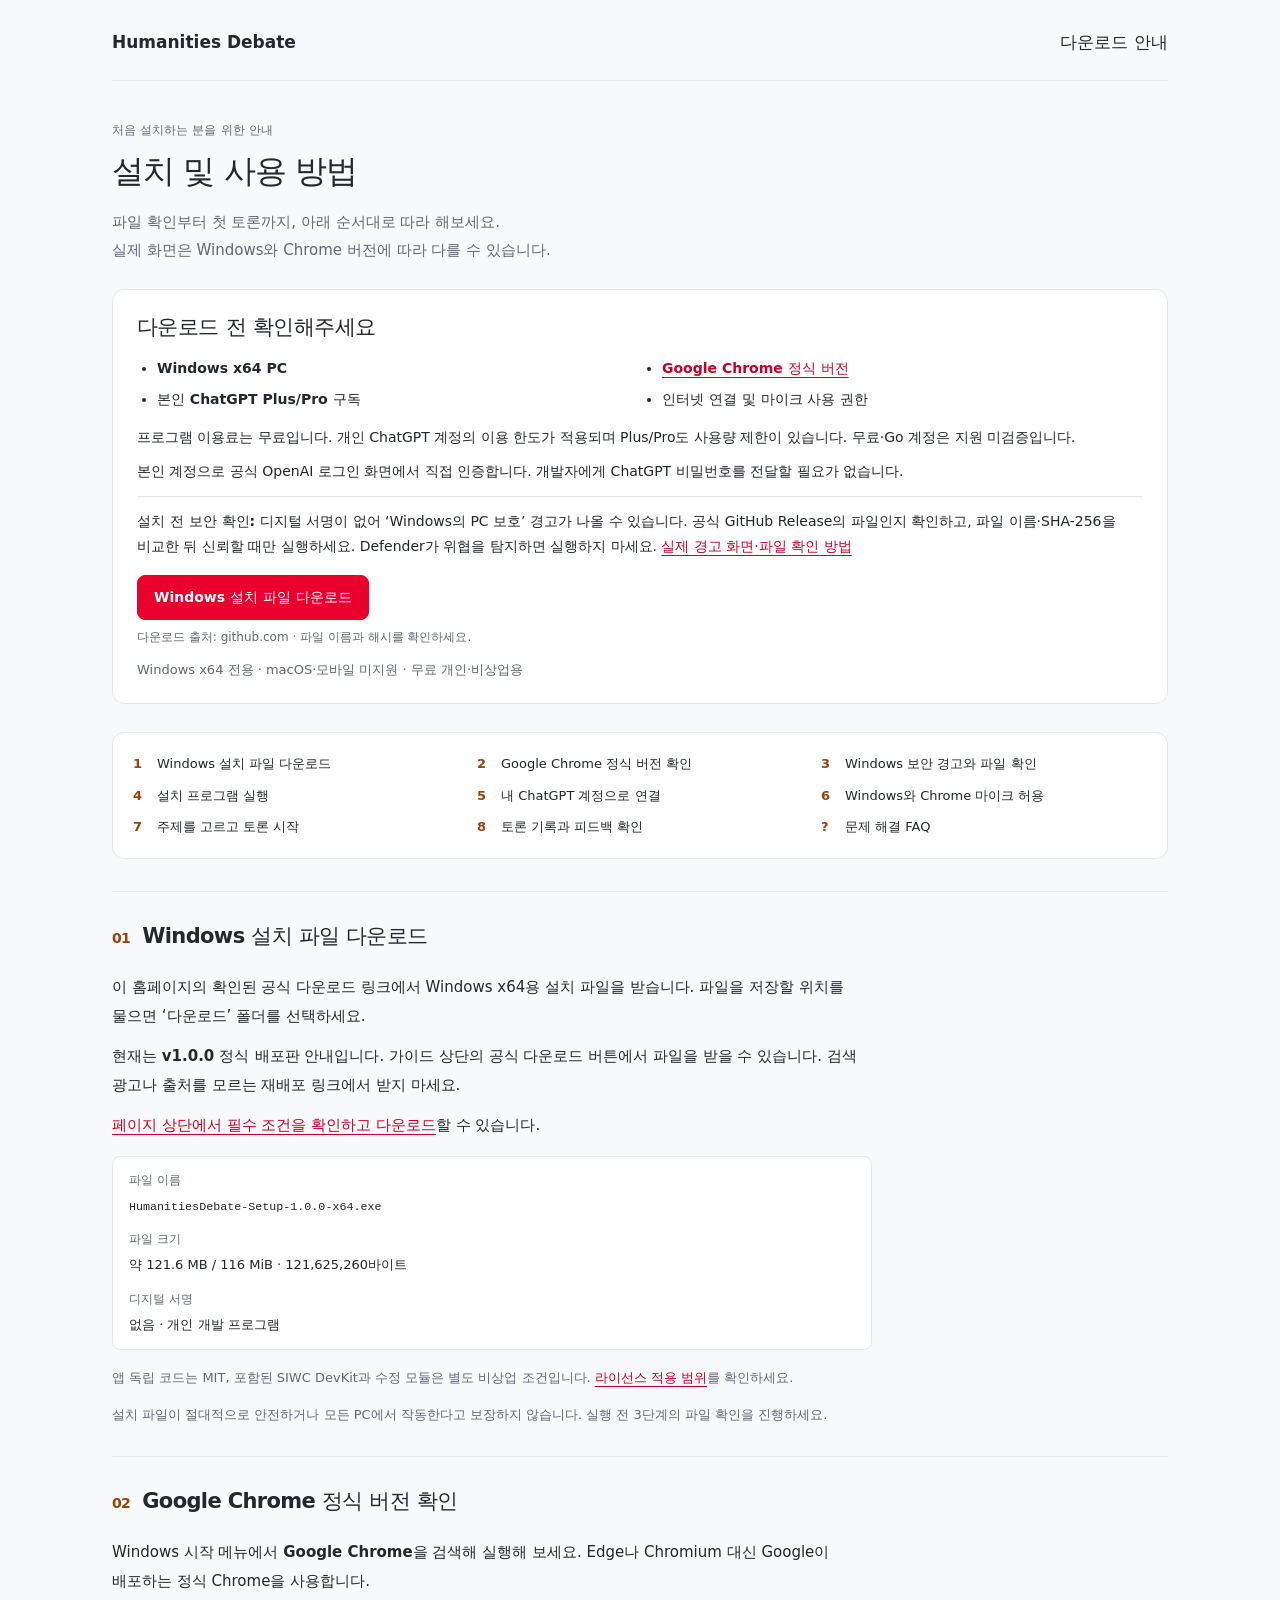
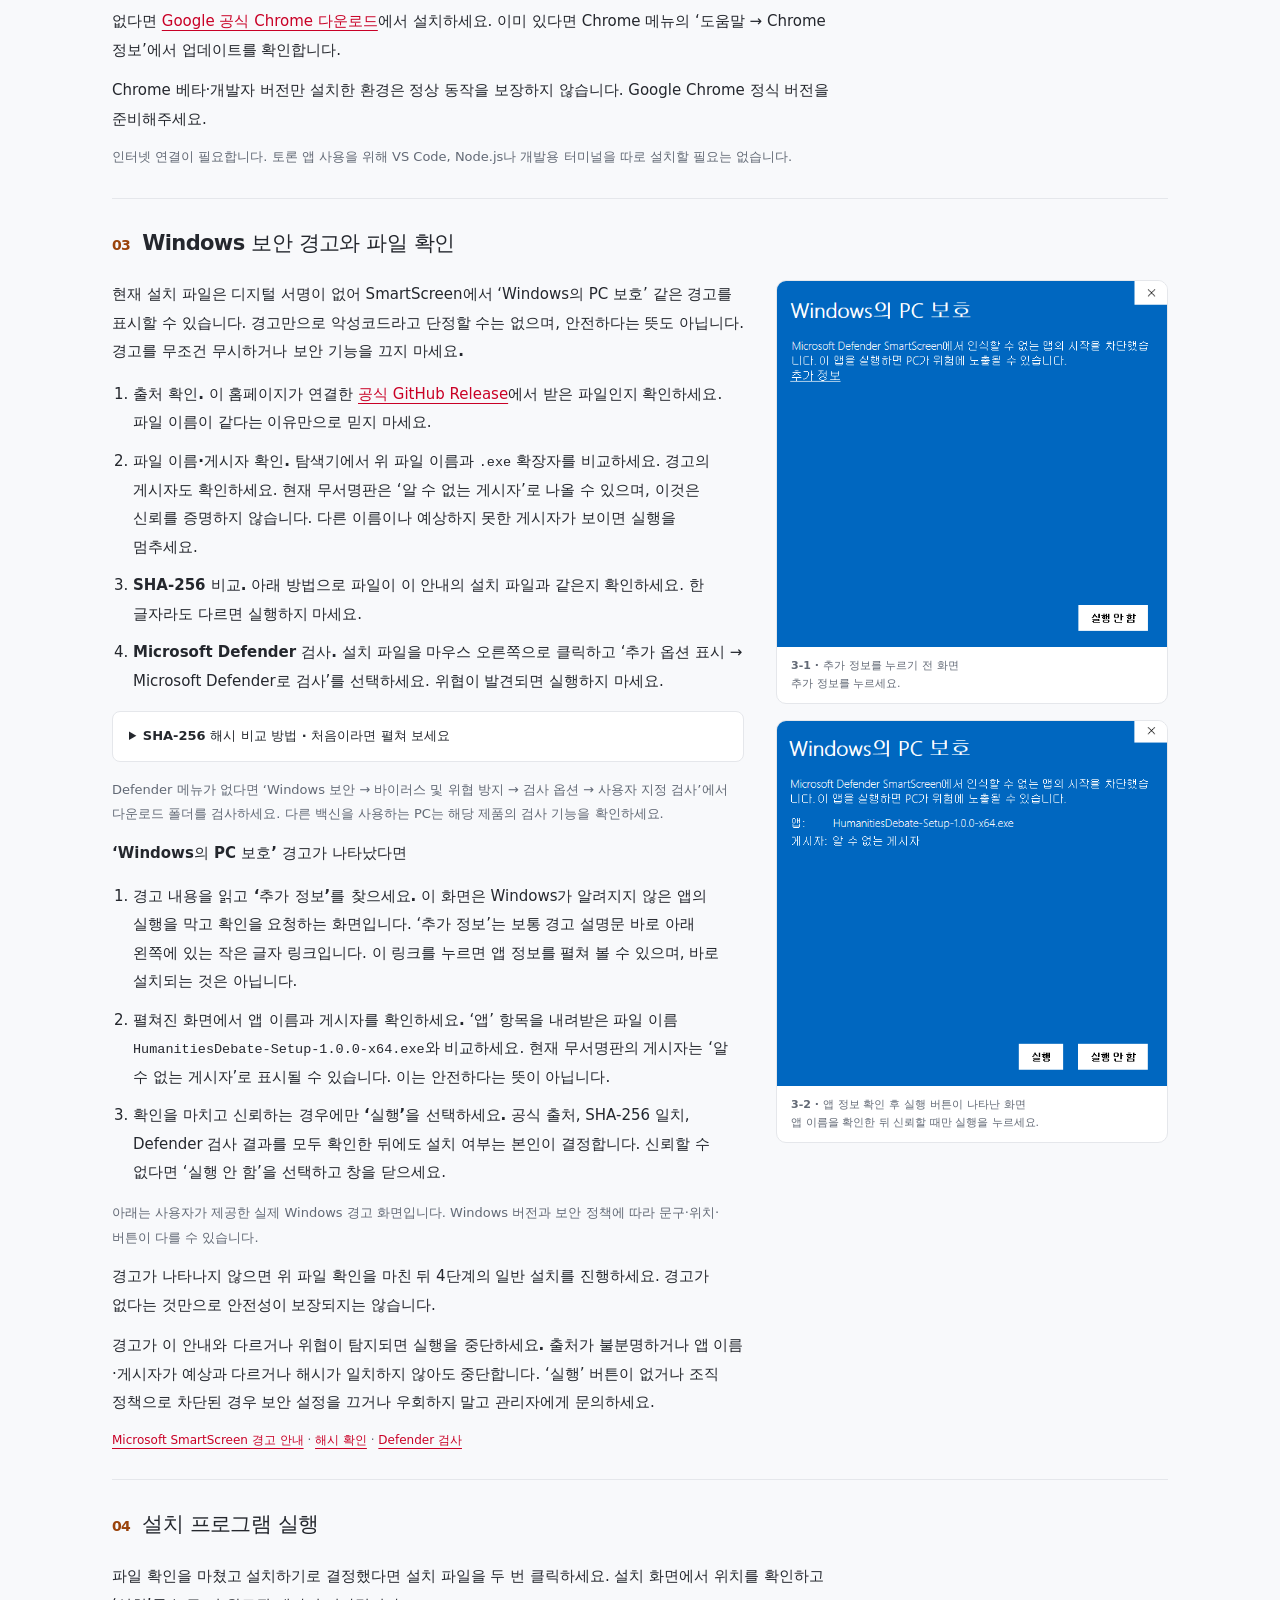
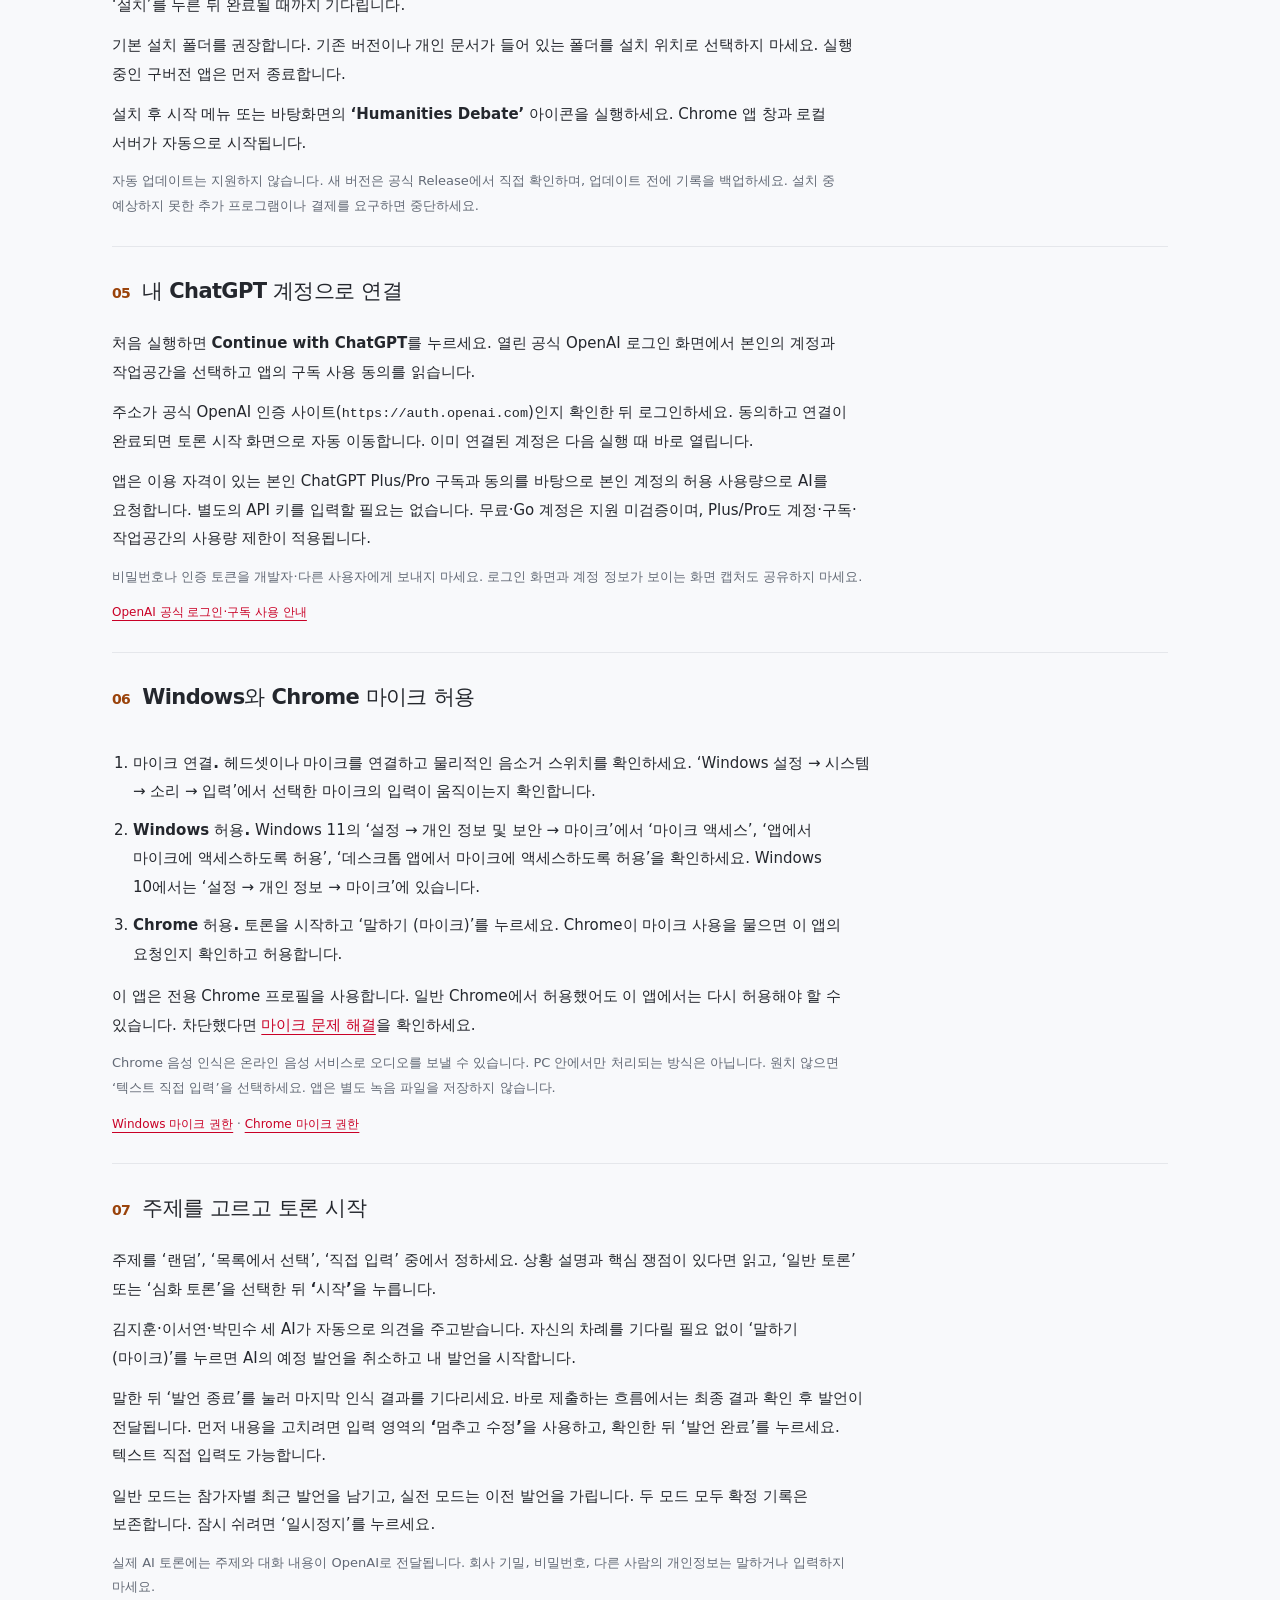
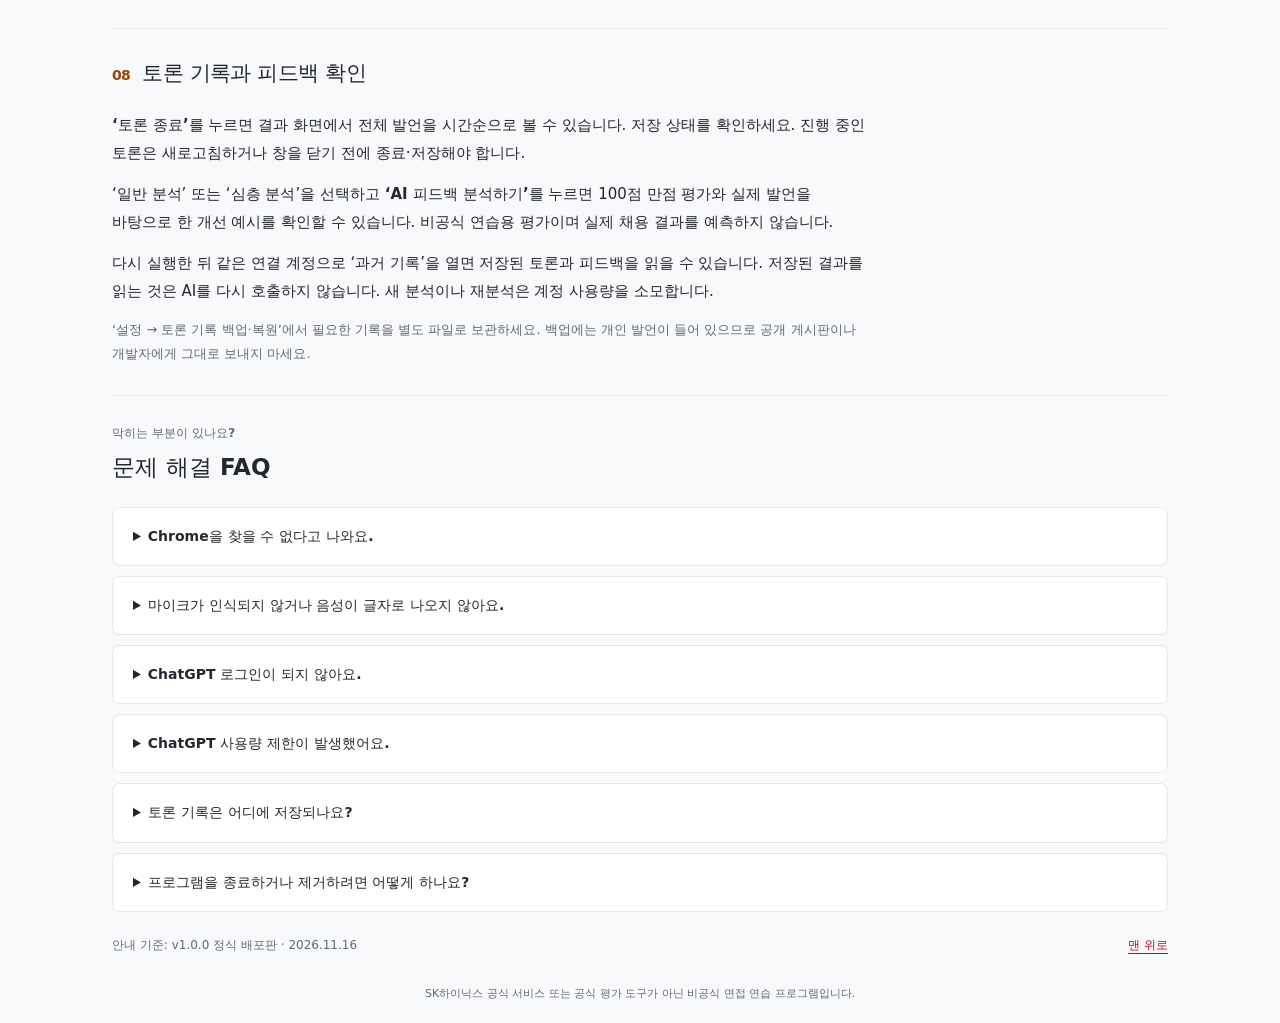
==== commit 2eae3582: "Publish verified static Humanities Debate website" ====
--- a/guide.html
+++ b/guide.html
@@ -20,14 +20,21 @@
     <section class="guide-intro" aria-labelledby="guide-title"><p class="guide-eyebrow">처음 설치하는 분을 위한 안내</p>
 <h1 id="guide-title">설치 및 사용 방법</h1>
 <p>파일 확인부터 첫 토론까지, 아래 순서대로 따라 해보세요.<br/>실제 화면은 Windows와 Chrome 버전에 따라 다를 수 있습니다.</p>
-<div class="guide-requirements"><span>Windows x64</span><span>Google Chrome 정식 버전</span><span>인터넷·본인 ChatGPT Plus/Pro</span></div>
-<p class="guide-caution">프로그램은 무료 개인·비상업용이며 실제 AI 이용에는 적격 본인 ChatGPT Plus/Pro 구독이 필요합니다. 코드 서명이 없어 보안 경고가 나올 수 있습니다. 출처와 해시를 확인한 뒤 설치 여부를 직접 결정하세요.</p>
+<section class="guide-preflight" id="before-download" aria-labelledby="preflight-title" tabindex="-1">
+<h2 id="preflight-title">다운로드 전 확인해주세요</h2>
+<ul class="preflight-requirements" aria-label="필수 이용 조건"><li><strong>Windows x64 PC</strong></li><li><strong><a href="https://www.google.com/chrome/" target="_blank" rel="noopener noreferrer">Google Chrome 정식 버전</a></strong></li><li><strong>본인 ChatGPT Plus/Pro 구독</strong></li><li><strong>인터넷 연결 및 마이크 사용 권한</strong></li></ul>
+<p>프로그램 이용료는 <strong>무료</strong>입니다. 개인 ChatGPT 계정의 이용 한도가 적용되며 Plus/Pro도 사용량 제한이 있습니다. 무료·Go 계정은 지원 미검증입니다.</p>
+<p>본인 계정으로 공식 OpenAI 로그인 화면에서 직접 인증합니다. 개발자에게 ChatGPT 비밀번호를 전달할 필요가 없습니다.</p>
+<p class="preflight-security"><strong>설치 전 보안 확인:</strong> 디지털 서명이 없어 ‘Windows의 PC 보호’ 경고가 나올 수 있습니다. 공식 GitHub Release의 파일인지 확인하고, 파일 이름·SHA-256을 비교한 뒤 신뢰할 때만 실행하세요. Defender가 위협을 탐지하면 실행하지 마세요. <a href="#step-security">실제 경고 화면·파일 확인 방법</a></p>
+<div class="guide-download" data-download-area><button type="button" disabled aria-describedby="guide-download-status">다운로드 준비 중</button><span id="guide-download-status">공식 다운로드 주소를 확인하고 있습니다.</span></div>
+<p class="guide-note">Windows x64 전용 · macOS·모바일 미지원 · 무료 개인·비상업용</p>
+</section>
 </section>
 <nav class="guide-toc" aria-label="설치 및 사용 단계 바로가기"><a href="#step-download"><span>1</span>Windows 설치 파일 다운로드</a><a href="#step-chrome"><span>2</span>Google Chrome 정식 버전 확인</a><a href="#step-security"><span>3</span>Windows 보안 경고와 파일 확인</a><a href="#step-install"><span>4</span>설치 프로그램 실행</a><a href="#step-login"><span>5</span>내 ChatGPT 계정으로 연결</a><a href="#step-microphone"><span>6</span>Windows와 Chrome 마이크 허용</a><a href="#step-debate"><span>7</span>주제를 고르고 토론 시작</a><a href="#step-records"><span>8</span>토론 기록과 피드백 확인</a><a href="#guide-faq"><span>?</span>문제 해결 FAQ</a></nav>
 <ol class="guide-steps"><li id="step-download"><h2><span class="guide-step-number" aria-hidden="true">01</span>Windows 설치 파일 다운로드</h2>
 <div class="guide-step-layout guide-step-layout--text"><div class="guide-step-copy"><p>이 홈페이지의 확인된 공식 다운로드 링크에서 Windows x64용 설치 파일을 받습니다. 파일을 저장할 위치를 물으면 ‘다운로드’ 폴더를 선택하세요.</p>
-<p>현재는 <strong>v1.0.0 정식 배포판</strong> 안내입니다. <span data-download-note>아래 공식 GitHub Release에서 받을 수 있습니다.</span> 검색 광고나 출처를 모르는 재배포 링크에서 받지 마세요.</p>
-<div class="guide-download" data-download-area><button type="button" disabled="" aria-describedby="guide-download-status">다운로드 링크 준비 중</button><span id="guide-download-status">공식 주소를 확인한 뒤 다운로드를 제공합니다.</span></div>
+<p>현재는 <strong>v1.0.0 정식 배포판</strong> 안내입니다. <span data-download-note>페이지 상단의 공식 다운로드 버튼에서 받을 수 있습니다.</span> 검색 광고나 출처를 모르는 재배포 링크에서 받지 마세요.</p>
+<p><a href="#before-download">페이지 상단에서 필수 조건을 확인하고 다운로드</a>할 수 있습니다.</p>
 <dl class="guide-file-info"><div><dt>파일 이름</dt>
 <dd><code>HumanitiesDebate-Setup-1.0.0-x64.exe</code></dd>
 </div>
@@ -46,13 +53,14 @@
 <li id="step-chrome"><h2><span class="guide-step-number" aria-hidden="true">02</span>Google Chrome 정식 버전 확인</h2>
 <div class="guide-step-layout guide-step-layout--text"><div class="guide-step-copy"><p>Windows 시작 메뉴에서 <strong>Google Chrome</strong>을 검색해 실행해 보세요. Edge나 Chromium 대신 Google이 배포하는 정식 Chrome을 사용합니다.</p>
 <p>없다면 <a href="https://www.google.com/chrome/" target="_blank" rel="noopener noreferrer">Google 공식 Chrome 다운로드<span class="guide-sr-only"> (새 창)</span></a>에서 설치하세요. 이미 있다면 Chrome 메뉴의 ‘도움말 → Chrome 정보’에서 업데이트를 확인합니다.</p>
+<p>Chrome 베타·개발자 버전만 설치한 환경은 정상 동작을 보장하지 않습니다. Google Chrome 정식 버전을 준비해주세요.</p>
 <p class="guide-note">인터넷 연결이 필요합니다. 토론 앱 사용을 위해 VS Code, Node.js나 개발용 터미널을 따로 설치할 필요는 없습니다.</p>
 </div>
 </div>
 </li>
 <li id="step-security"><h2><span class="guide-step-number" aria-hidden="true">03</span>Windows 보안 경고와 파일 확인</h2>
-<div class="guide-step-layout"><div class="guide-step-copy"><p>현재 설치 파일은 코드 서명이 없어 SmartScreen에서 ‘Windows의 PC 보호’ 같은 경고를 표시할 수 있습니다. <strong>경고를 무조건 무시하거나 보안 기능을 끄지 마세요.</strong></p>
-<ol class="guide-checklist"><li><strong>출처 확인.</strong> 이 홈페이지의 공식 다운로드 주소에서 받은 파일인지 확인하세요. 파일 이름이 같다는 이유만으로 믿지 마세요.</li>
+<div class="guide-step-layout"><div class="guide-step-copy"><p>현재 설치 파일은 디지털 서명이 없어 SmartScreen에서 ‘Windows의 PC 보호’ 같은 경고를 표시할 수 있습니다. 경고만으로 악성코드라고 단정할 수는 없으며, 안전하다는 뜻도 아닙니다. <strong>경고를 무조건 무시하거나 보안 기능을 끄지 마세요.</strong></p>
+<ol class="guide-checklist"><li><strong>출처 확인.</strong> 이 홈페이지가 연결한 <a href="https://github.com/humanities-debate/humanities-debate/releases/tag/v1.0.0" target="_blank" rel="noopener noreferrer">공식 GitHub Release</a>에서 받은 파일인지 확인하세요. 파일 이름이 같다는 이유만으로 믿지 마세요.</li>
 <li><strong>파일 이름·게시자 확인.</strong> 탐색기에서 위 파일 이름과 <code>.exe</code> 확장자를 비교하세요. 경고의 게시자도 확인하세요. 현재 무서명판은 ‘알 수 없는 게시자’로 나올 수 있으며, 이것은 신뢰를 증명하지 않습니다. 다른 이름이나 예상하지 못한 게시자가 보이면 실행을 멈추세요.</li>
 <li><strong>SHA-256 비교.</strong> 아래 방법으로 파일이 이 안내의 설치 파일과 같은지 확인하세요. 한 글자라도 다르면 실행하지 마세요.</li>
 <li><strong>Microsoft Defender 검사.</strong> 설치 파일을 마우스 오른쪽으로 클릭하고 ‘추가 옵션 표시 → Microsoft Defender로 검사’를 선택하세요. 위협이 발견되면 실행하지 마세요.</li>
@@ -100,7 +108,7 @@
 <li id="step-login"><h2><span class="guide-step-number" aria-hidden="true">05</span>내 ChatGPT 계정으로 연결</h2>
 <div class="guide-step-layout guide-step-layout--text"><div class="guide-step-copy"><p>처음 실행하면 <strong>Continue with ChatGPT</strong>를 누르세요. 열린 공식 OpenAI 로그인 화면에서 <strong>본인의 계정과 작업공간</strong>을 선택하고 앱의 구독 사용 동의를 읽습니다.</p>
 <p>주소가 공식 OpenAI 인증 사이트(<code>https://auth.openai.com</code>)인지 확인한 뒤 로그인하세요. 동의하고 연결이 완료되면 토론 시작 화면으로 자동 이동합니다. 이미 연결된 계정은 다음 실행 때 바로 열립니다.</p>
-<p>앱은 이용 자격이 있는 본인 ChatGPT Plus/Pro 구독과 동의를 바탕으로 본인 계정의 허용 사용량으로 AI를 요청합니다. 별도의 API 키를 입력할 필요는 없습니다. 이용 가능 여부와 한도는 계정·구독·작업공간 정책에 따라 달라질 수 있습니다.</p>
+<p>앱은 이용 자격이 있는 본인 ChatGPT Plus/Pro 구독과 동의를 바탕으로 본인 계정의 허용 사용량으로 AI를 요청합니다. 별도의 API 키를 입력할 필요는 없습니다. 무료·Go 계정은 지원 미검증이며, Plus/Pro도 계정·구독·작업공간의 사용량 제한이 적용됩니다.</p>
 <p class="guide-note">비밀번호나 인증 토큰을 개발자·다른 사용자에게 보내지 마세요. 로그인 화면과 계정 정보가 보이는 화면 캡처도 공유하지 마세요.</p>
 <p class="guide-source"><a href="https://developers.openai.com/siwc/token-sharing-open-source" target="_blank" rel="noopener noreferrer">OpenAI 공식 로그인·구독 사용 안내<span class="guide-sr-only"> (새 창)</span></a></p>
 </div>
@@ -138,7 +146,7 @@
 <section class="guide-faq" id="guide-faq" aria-labelledby="guide-faq-title"><p class="guide-eyebrow">막히는 부분이 있나요?</p>
 <h2 id="guide-faq-title">문제 해결 FAQ</h2>
 <details><summary>Chrome을 찾을 수 없다고 나와요.</summary>
-<p><a href="https://www.google.com/chrome/" target="_blank" rel="noopener noreferrer">Google 공식 사이트<span class="guide-sr-only"> (새 창)</span></a>에서 정식 Chrome을 설치하고 한 번 실행한 뒤 앱을 다시 여세요. Edge나 포터블 Chromium은 대신 사용할 수 없습니다. 학교·회사 PC에서 설치가 막혔다면 관리자에게 문의하세요.</p>
+<p><a href="https://www.google.com/chrome/" target="_blank" rel="noopener noreferrer">Google 공식 사이트<span class="guide-sr-only"> (새 창)</span></a>에서 정식 Chrome을 설치하고 한 번 실행한 뒤 앱을 다시 여세요. 베타·개발자 버전만 설치한 환경은 정상 동작을 보장하지 않습니다. Edge나 포터블 Chromium은 대신 사용할 수 없습니다. 학교·회사 PC에서 설치가 막혔다면 관리자에게 문의하세요.</p>
 </details>
 <details id="faq-microphone"><summary>마이크가 인식되지 않거나 음성이 글자로 나오지 않아요.</summary>
 <p>먼저 Windows ‘소리 → 입력’에서 마이크 입력이 감지되는지 확인하세요. 입력이 없으면 연결·음소거·입력 장치를 점검합니다. 입력은 되는데 글자로 나오지 않으면 <a href="#step-microphone">6단계의 두 권한</a>과 인터넷 연결을 확인하세요.</p>
@@ -146,6 +154,7 @@
 <p>‘마이크 다시 켜기’로 수동 복구할 수 있습니다. 계속 실패하면 ‘텍스트 직접 입력’을 사용하세요. 음성 인식은 브라우저 서비스 장애나 네트워크에 영향을 받을 수 있으며, 재시도로 반드시 해결되지는 않습니다. 확정된 문장이나 기록을 삭제하며 복구하지 마세요.</p>
 </details>
 <details><summary>ChatGPT 로그인이 되지 않아요.</summary>
+<p>AI 토론·피드백에는 본인 ChatGPT Plus/Pro 구독이 필요합니다. 무료·Go 계정은 지원 미검증이며, Plus/Pro도 무제한 이용은 아닙니다.</p>
 <p>인터넷과 PC 날짜·시간을 확인하고, 공식 OpenAI 인증 페이지에서 본인 계정·작업공간 및 구독 사용 동의를 확인하세요. 앱의 ‘설정 → 연결 오류 복구’에서 다시 시도할 수 있습니다. 인증이 만료되었다는 안내가 나오면 공식 로그인으로 다시 연결하세요.</p>
 <p>이용 자격이나 작업공간 정책으로 거부된 경우 로그인을 반복해도 해결되지 않을 수 있습니다. 다른 계정으로 연결하려면 ‘설정 → 다른 계정 추가’를 사용하세요. 비밀번호·토큰·인증 폴더를 전달하거나 직접 편집하지 마세요.</p>
 </details>
--- a/guide.css
+++ b/guide.css
@@ -11,6 +11,14 @@
 .guide-requirements { display: flex; flex-wrap: wrap; gap: 8px; margin: 20px 0; }
 .guide-requirements span { padding: 4px 10px; border: 1px solid var(--color-border); border-radius: 6px; background: var(--color-surface); font-size: 12px; }
 .guide-caution { border-left: 3px solid var(--color-secondary); padding: 12px 16px; background: var(--color-orange-soft); border-radius: 4px; font-size: 13px; line-height: 1.8; }
+.guide-preflight { margin-top: 24px; padding: 22px 24px; border: 1px solid var(--color-border); border-radius: 12px; background: var(--color-surface); scroll-margin-top: 16px; }
+.guide-preflight h2 { font-size: 21px; line-height: 1.5; margin: 0 0 14px; letter-spacing: -.025em; }
+.preflight-requirements { display: grid; grid-template-columns: repeat(2, minmax(0, 1fr)); gap: 8px 24px; margin: 0 0 14px; padding-left: 20px; font-size: 14px; }
+.guide-preflight > p { font-size: 14px; line-height: 1.8; word-break: keep-all; overflow-wrap: anywhere; }
+.guide-preflight > p + p { margin-top: 8px; }
+.guide-preflight .preflight-security { border-top: 1px solid var(--color-border); padding-top: 12px; margin-top: 12px; }
+.guide-preflight .guide-download { margin: 16px 0 10px; }
+.guide-preflight .guide-note { font-size: 13px; color: var(--color-muted); }
 .guide-toc { display: grid; grid-template-columns: repeat(3, minmax(0, 1fr)); gap: 10px 18px; padding: 20px; border: 1px solid var(--color-border); border-radius: 12px; background: var(--color-surface); }
 .guide-toc a { display: flex; align-items: baseline; gap: 10px; color: var(--color-text); font-size: 13px; text-decoration: none; }
 .guide-toc a:hover { text-decoration: underline; }
@@ -66,6 +74,8 @@
   .guide-screenshot { max-width: 480px; width: 100%; }
 }
 @media (max-width: 480px) {
+  .guide-preflight { padding: 18px 16px; }
+  .preflight-requirements { grid-template-columns: minmax(0, 1fr); gap: 5px; }
   .installation-guide { padding: 20px 16px; }
   .guide-brand { padding-bottom: 18px; gap: 12px; }
   .guide-brand a:last-child { font-size: 12px; white-space: nowrap; }
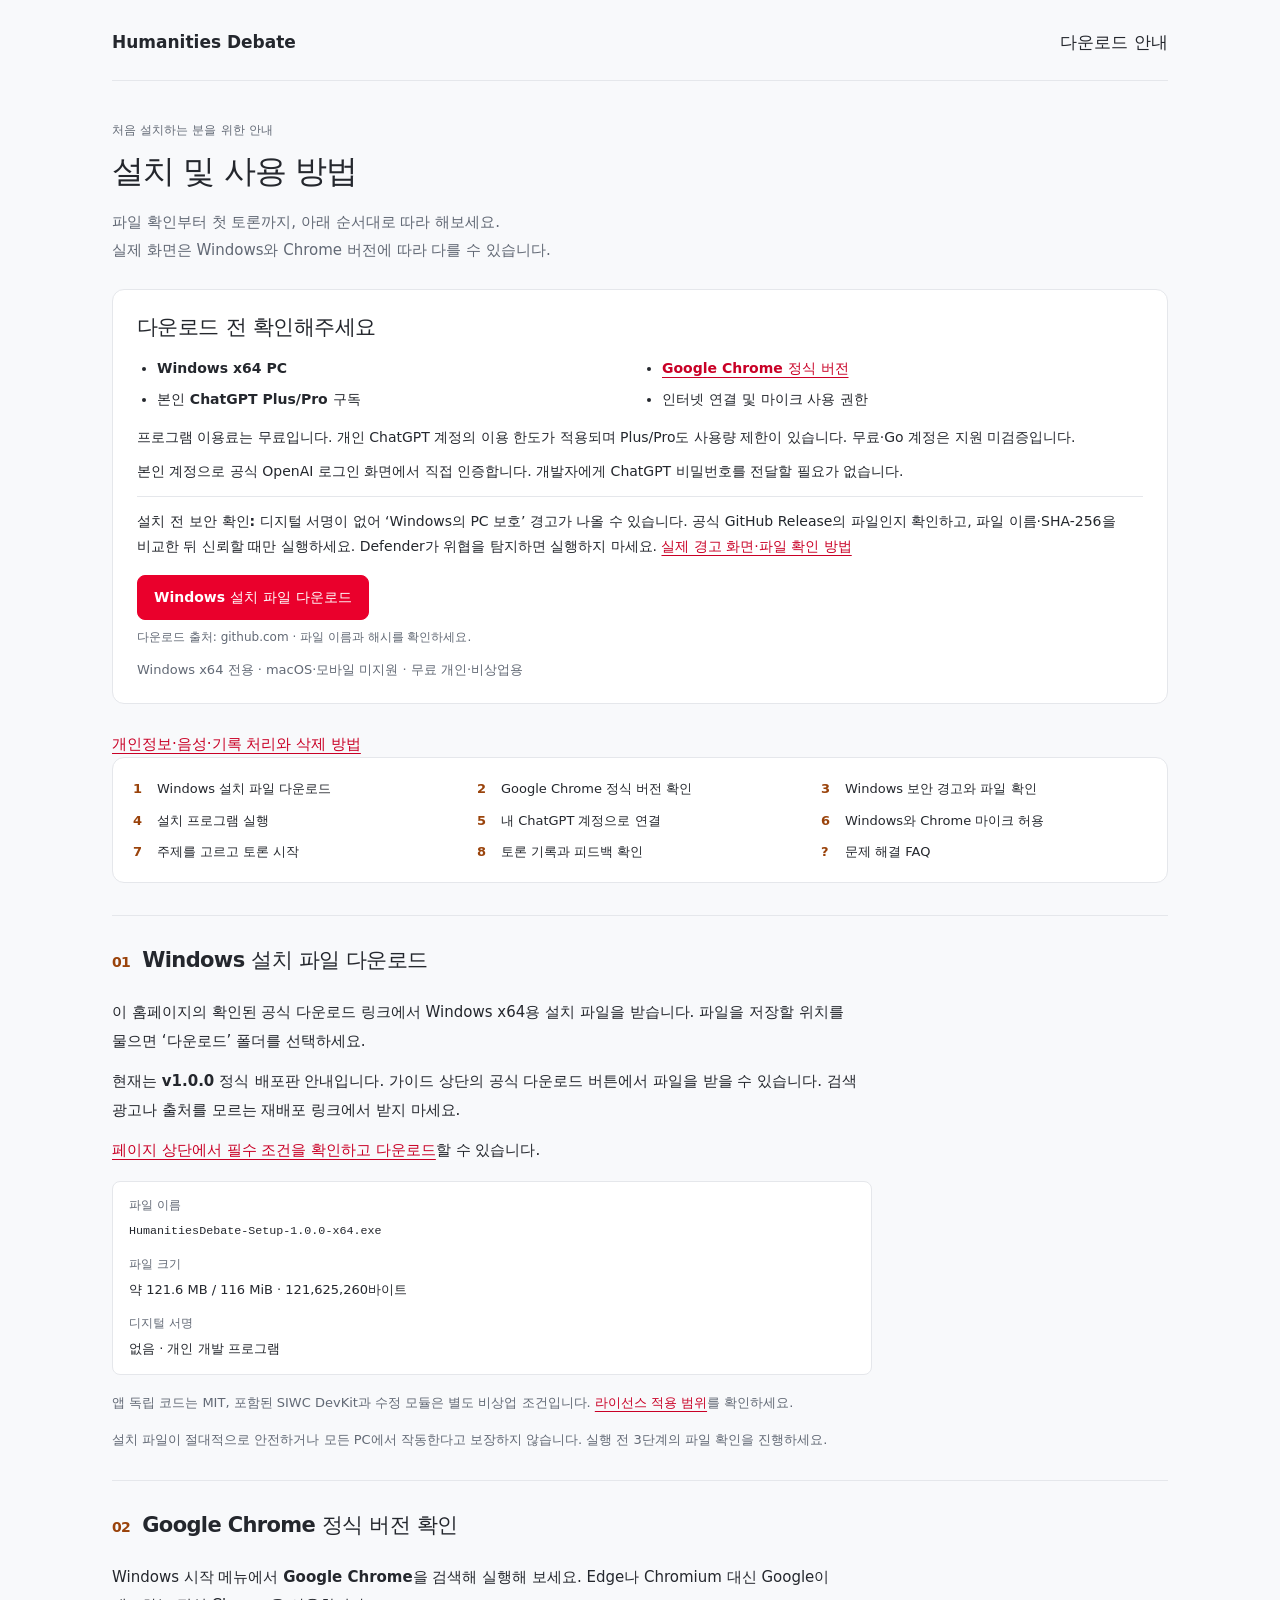
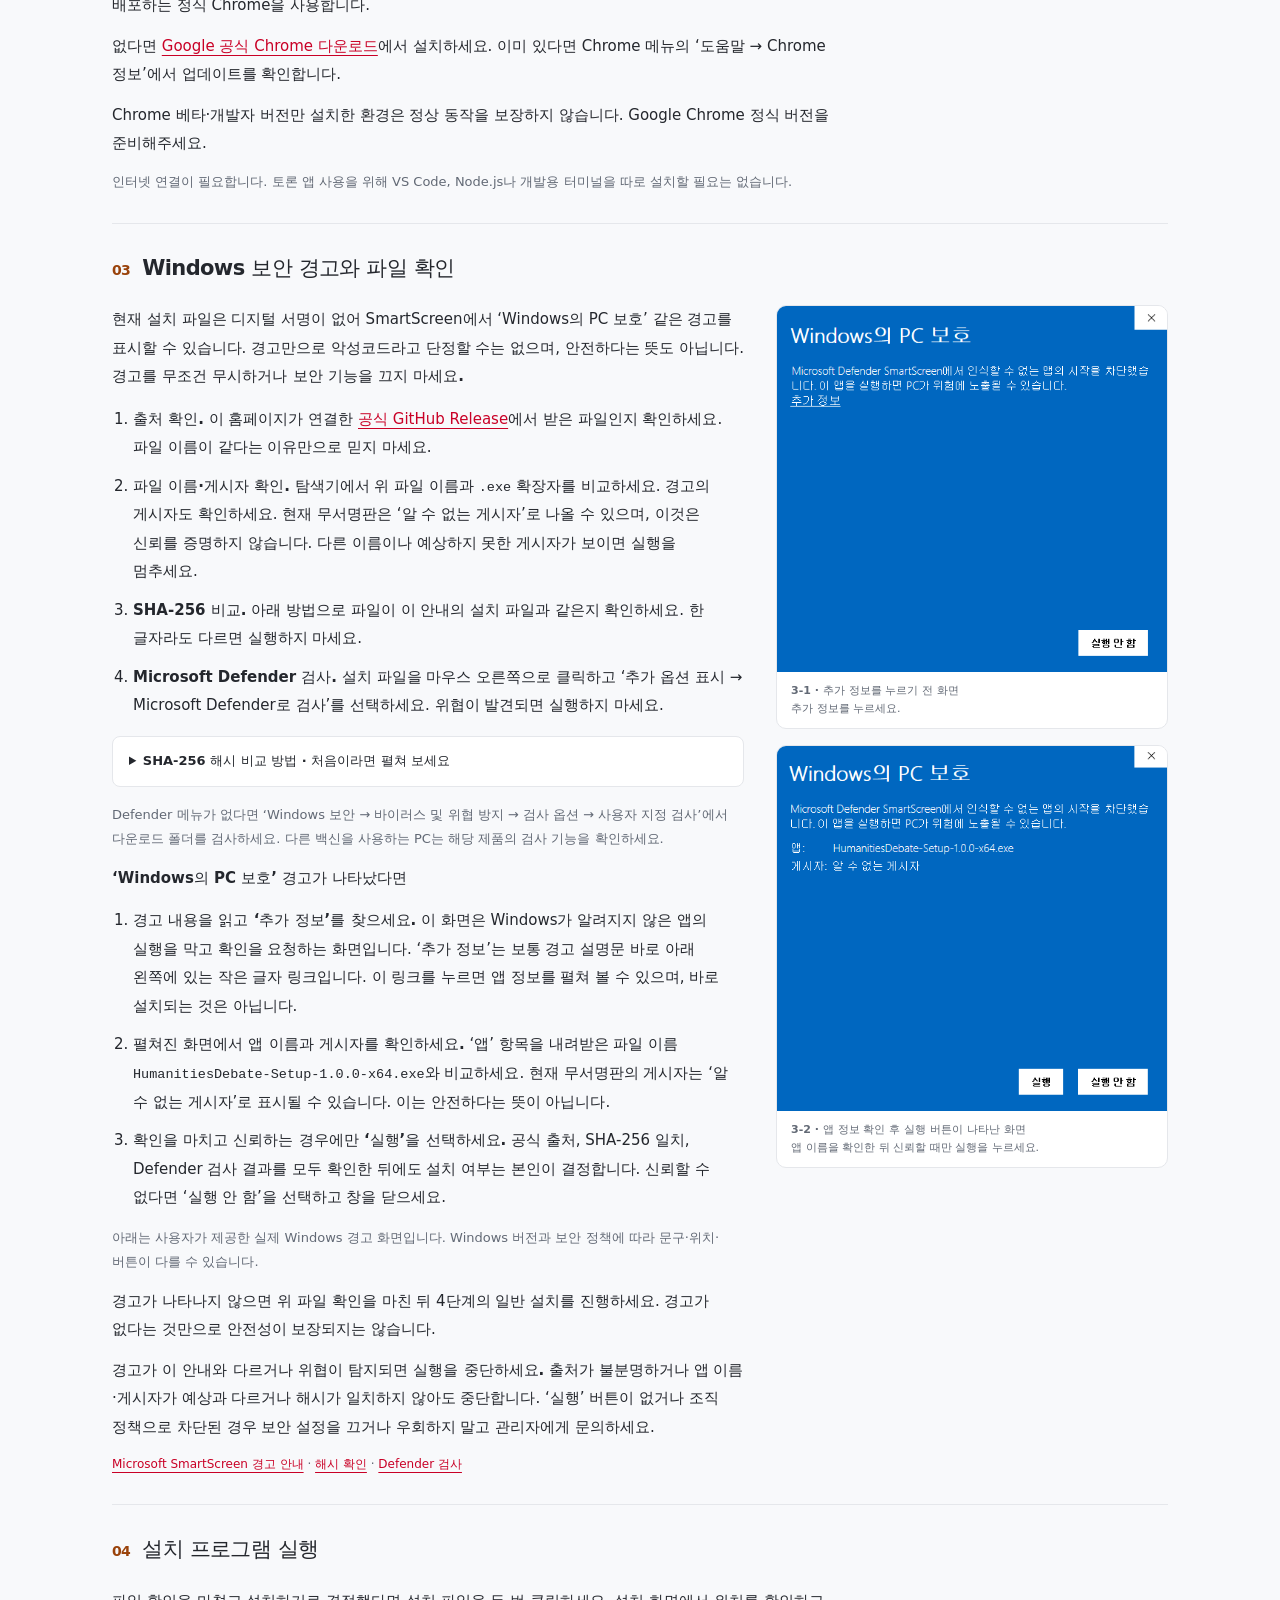
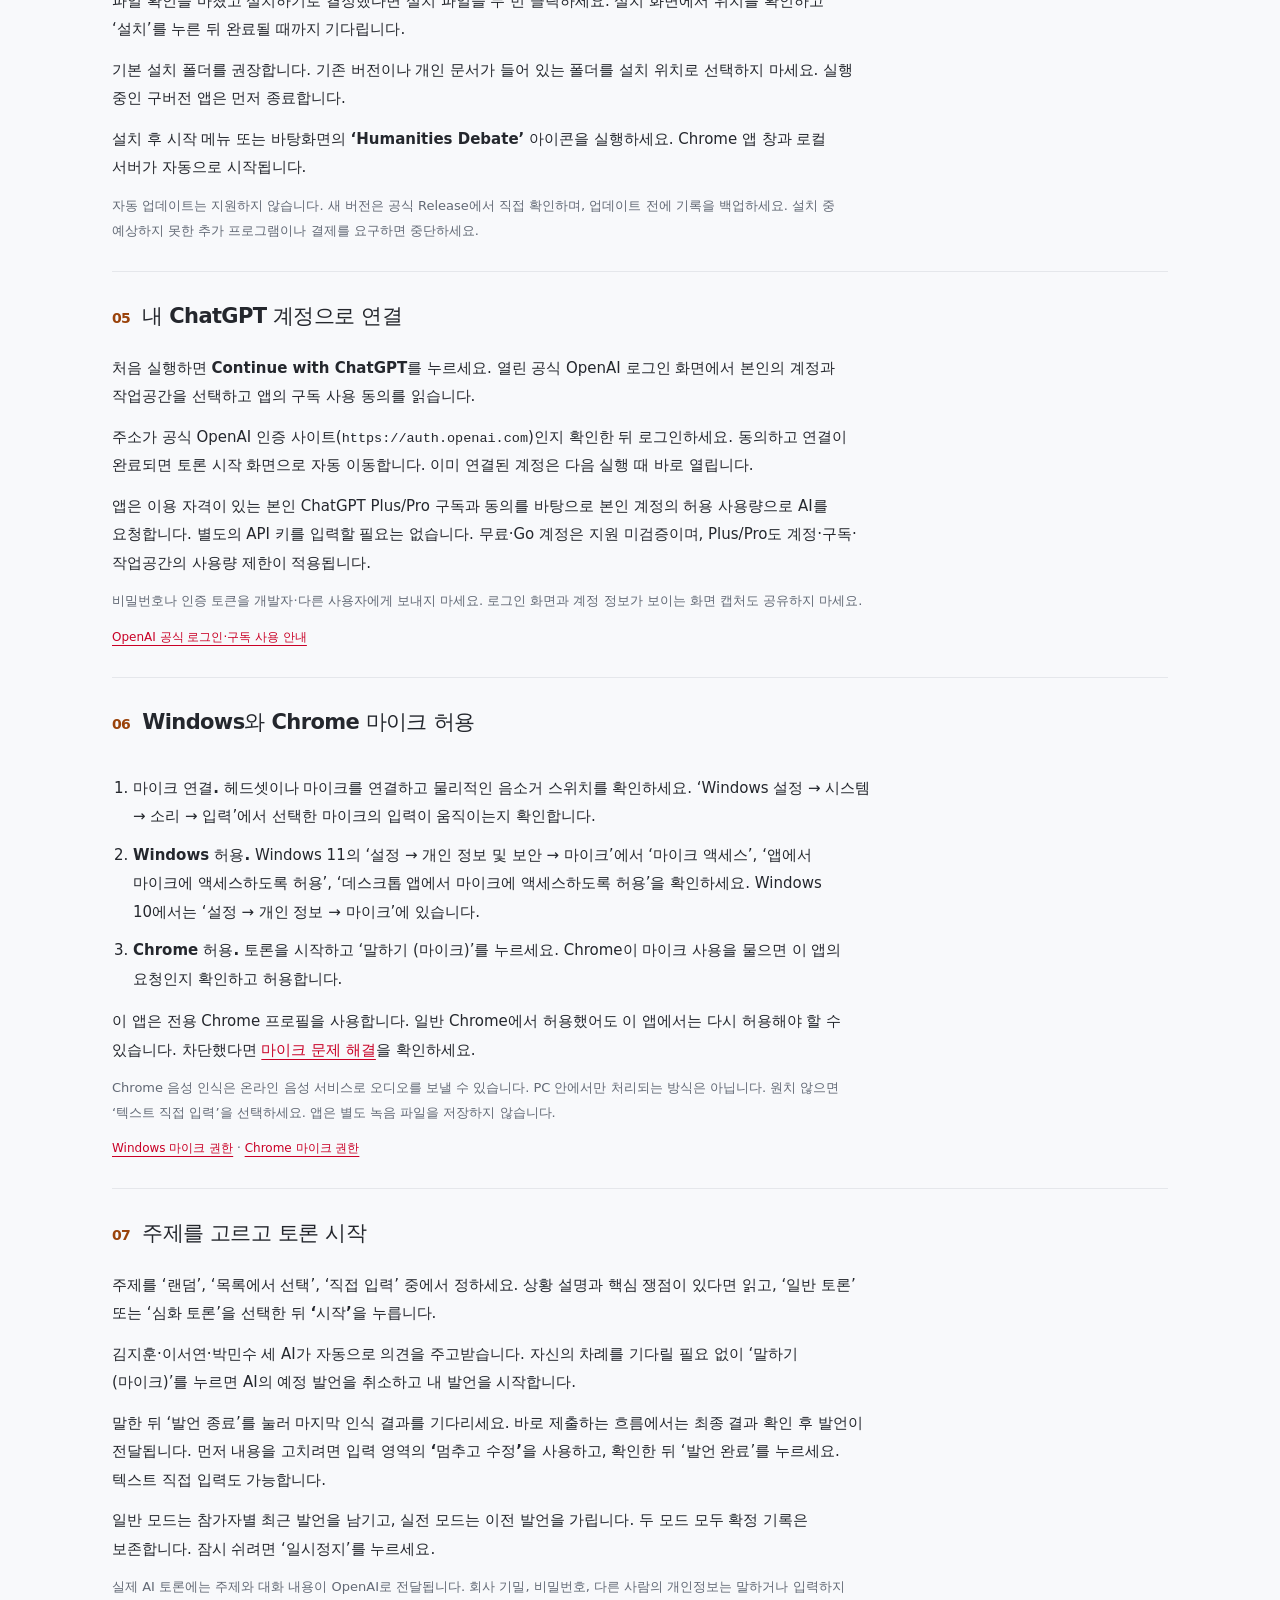
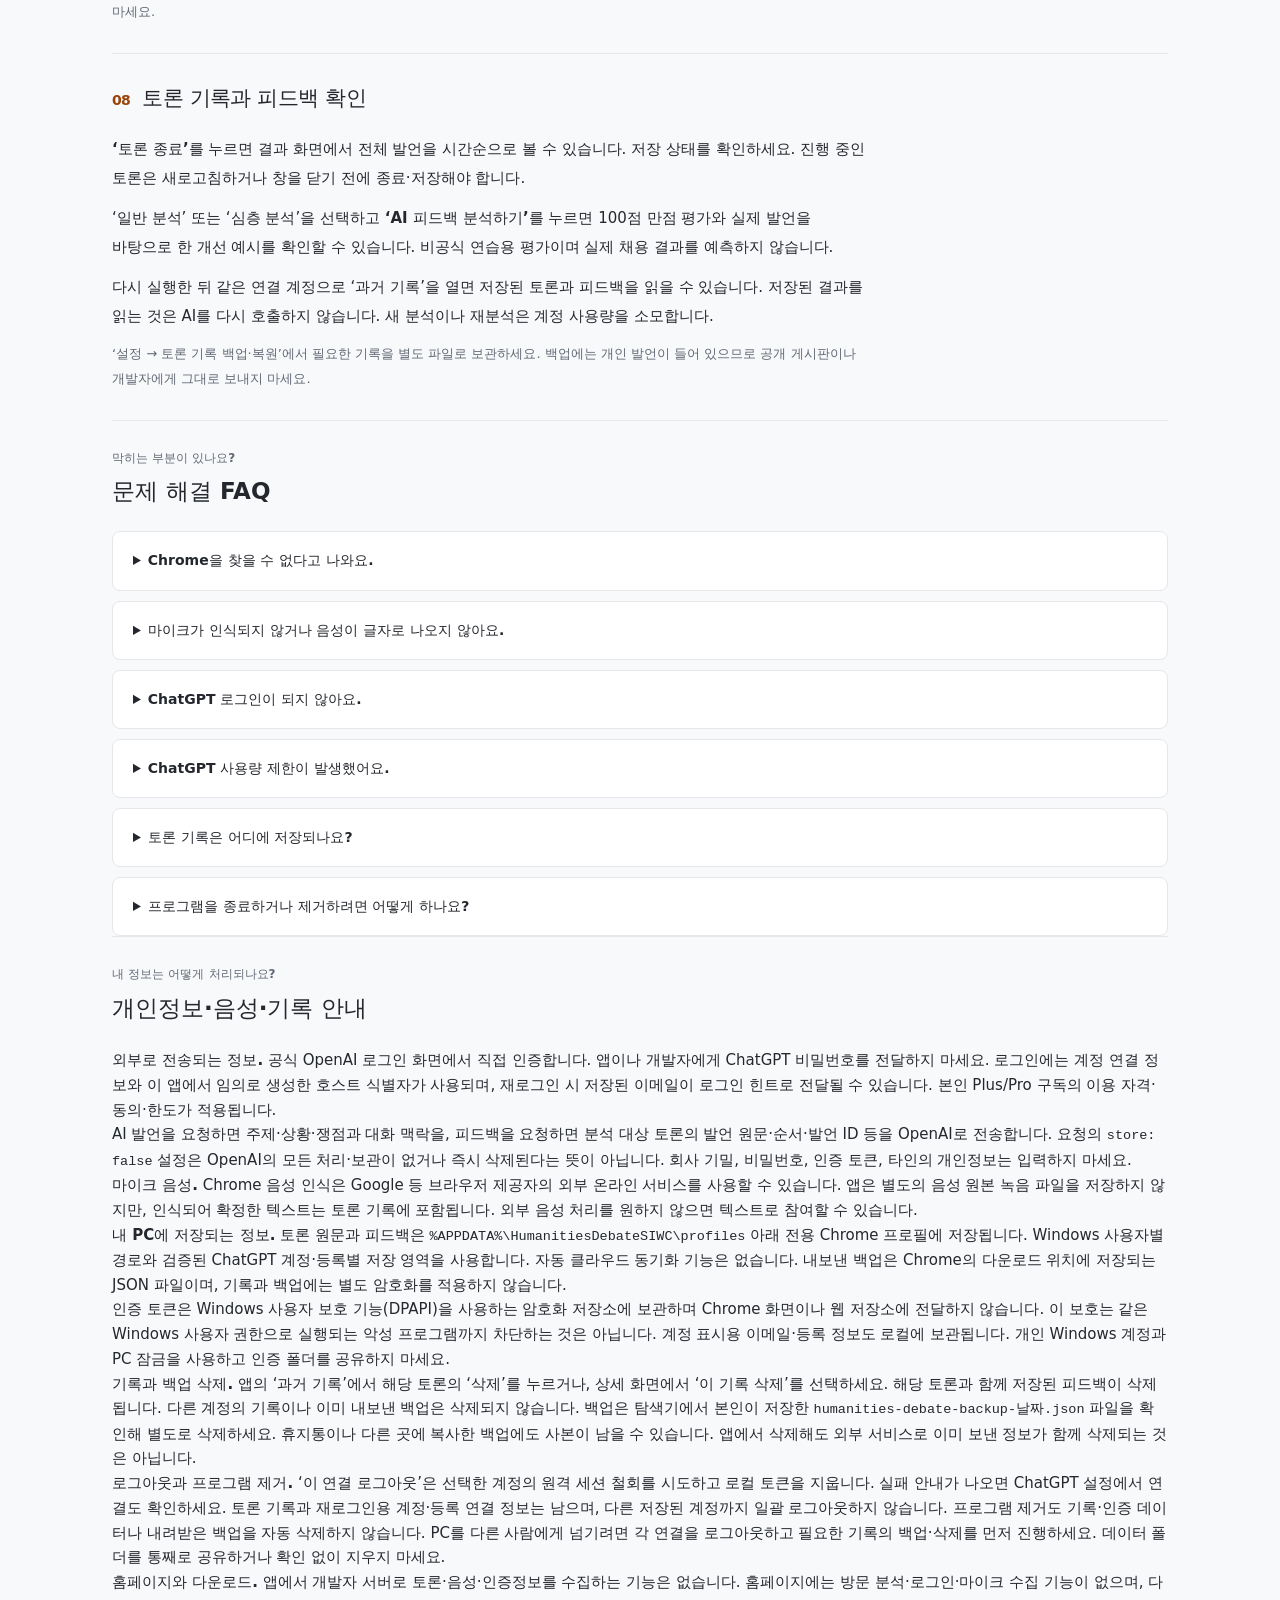
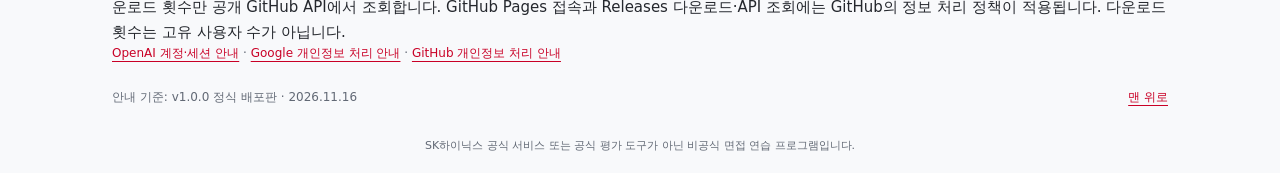
==== commit f8239ba7: "Publish verified static Humanities Debate website" ====
--- a/guide.html
+++ b/guide.html
@@ -30,6 +30,7 @@
 <p class="guide-note">Windows x64 전용 · macOS·모바일 미지원 · 무료 개인·비상업용</p>
 </section>
 </section>
+<p><a href="#privacy-data">개인정보·음성·기록 처리와 삭제 방법</a></p>
 <nav class="guide-toc" aria-label="설치 및 사용 단계 바로가기"><a href="#step-download"><span>1</span>Windows 설치 파일 다운로드</a><a href="#step-chrome"><span>2</span>Google Chrome 정식 버전 확인</a><a href="#step-security"><span>3</span>Windows 보안 경고와 파일 확인</a><a href="#step-install"><span>4</span>설치 프로그램 실행</a><a href="#step-login"><span>5</span>내 ChatGPT 계정으로 연결</a><a href="#step-microphone"><span>6</span>Windows와 Chrome 마이크 허용</a><a href="#step-debate"><span>7</span>주제를 고르고 토론 시작</a><a href="#step-records"><span>8</span>토론 기록과 피드백 확인</a><a href="#guide-faq"><span>?</span>문제 해결 FAQ</a></nav>
 <ol class="guide-steps"><li id="step-download"><h2><span class="guide-step-number" aria-hidden="true">01</span>Windows 설치 파일 다운로드</h2>
 <div class="guide-step-layout guide-step-layout--text"><div class="guide-step-copy"><p>이 홈페이지의 확인된 공식 다운로드 링크에서 Windows x64용 설치 파일을 받습니다. 파일을 저장할 위치를 물으면 ‘다운로드’ 폴더를 선택하세요.</p>
@@ -174,6 +175,19 @@
 <p>Windows 11에서는 ‘설정 → 앱 → 설치된 앱’에서 ‘Humanities Debate’을 찾아 ‘제거’를 선택합니다. Windows 10에서는 ‘앱 및 기능’에 있습니다. 현재 설치판은 제거해도 토론 기록을 자동 삭제하지 않습니다. 프로그램 제거와 계정 연결 해제는 별개입니다.</p>
 </details>
 </section>
+<section class="guide-faq" id="privacy-data" aria-labelledby="privacy-title">
+<p class="guide-eyebrow">내 정보는 어떻게 처리되나요?</p>
+<h2 id="privacy-title">개인정보·음성·기록 안내</h2>
+<p><strong>외부로 전송되는 정보.</strong> 공식 OpenAI 로그인 화면에서 직접 인증합니다. 앱이나 개발자에게 ChatGPT 비밀번호를 전달하지 마세요. 로그인에는 계정 연결 정보와 이 앱에서 임의로 생성한 호스트 식별자가 사용되며, 재로그인 시 저장된 이메일이 로그인 힌트로 전달될 수 있습니다. 본인 Plus/Pro 구독의 이용 자격·동의·한도가 적용됩니다.</p>
+<p>AI 발언을 요청하면 주제·상황·쟁점과 대화 맥락을, 피드백을 요청하면 분석 대상 토론의 발언 원문·순서·발언 ID 등을 OpenAI로 전송합니다. 요청의 <code>store: false</code> 설정은 OpenAI의 모든 처리·보관이 없거나 즉시 삭제된다는 뜻이 아닙니다. 회사 기밀, 비밀번호, 인증 토큰, 타인의 개인정보는 입력하지 마세요.</p>
+<p><strong>마이크 음성.</strong> Chrome 음성 인식은 Google 등 브라우저 제공자의 외부 온라인 서비스를 사용할 수 있습니다. 앱은 별도의 음성 원본 녹음 파일을 저장하지 않지만, 인식되어 확정한 텍스트는 토론 기록에 포함됩니다. 외부 음성 처리를 원하지 않으면 텍스트로 참여할 수 있습니다.</p>
+<p><strong>내 PC에 저장되는 정보.</strong> 토론 원문과 피드백은 <code>%APPDATA%\HumanitiesDebateSIWC\profiles</code> 아래 전용 Chrome 프로필에 저장됩니다. Windows 사용자별 경로와 검증된 ChatGPT 계정·등록별 저장 영역을 사용합니다. 자동 클라우드 동기화 기능은 없습니다. 내보낸 백업은 Chrome의 다운로드 위치에 저장되는 JSON 파일이며, 기록과 백업에는 별도 암호화를 적용하지 않습니다.</p>
+<p>인증 토큰은 Windows 사용자 보호 기능(DPAPI)을 사용하는 암호화 저장소에 보관하며 Chrome 화면이나 웹 저장소에 전달하지 않습니다. 이 보호는 같은 Windows 사용자 권한으로 실행되는 악성 프로그램까지 차단하는 것은 아닙니다. 계정 표시용 이메일·등록 정보도 로컬에 보관됩니다. 개인 Windows 계정과 PC 잠금을 사용하고 인증 폴더를 공유하지 마세요.</p>
+<p><strong>기록과 백업 삭제.</strong> 앱의 ‘과거 기록’에서 해당 토론의 ‘삭제’를 누르거나, 상세 화면에서 ‘이 기록 삭제’를 선택하세요. 해당 토론과 함께 저장된 피드백이 삭제됩니다. 다른 계정의 기록이나 이미 내보낸 백업은 삭제되지 않습니다. 백업은 탐색기에서 본인이 저장한 <code>humanities-debate-backup-날짜.json</code> 파일을 확인해 별도로 삭제하세요. 휴지통이나 다른 곳에 복사한 백업에도 사본이 남을 수 있습니다. 앱에서 삭제해도 외부 서비스로 이미 보낸 정보가 함께 삭제되는 것은 아닙니다.</p>
+<p><strong>로그아웃과 프로그램 제거.</strong> ‘이 연결 로그아웃’은 선택한 계정의 원격 세션 철회를 시도하고 로컬 토큰을 지웁니다. 실패 안내가 나오면 ChatGPT 설정에서 연결도 확인하세요. 토론 기록과 재로그인용 계정·등록 연결 정보는 남으며, 다른 저장된 계정까지 일괄 로그아웃하지 않습니다. 프로그램 제거도 기록·인증 데이터나 내려받은 백업을 자동 삭제하지 않습니다. PC를 다른 사람에게 넘기려면 각 연결을 로그아웃하고 필요한 기록의 백업·삭제를 먼저 진행하세요. 데이터 폴더를 통째로 공유하거나 확인 없이 지우지 마세요.</p>
+<p><strong>홈페이지와 다운로드.</strong> 앱에서 개발자 서버로 토론·음성·인증정보를 수집하는 기능은 없습니다. 홈페이지에는 방문 분석·로그인·마이크 수집 기능이 없으며, 다운로드 횟수만 공개 GitHub API에서 조회합니다. GitHub Pages 접속과 Releases 다운로드·API 조회에는 GitHub의 정보 처리 정책이 적용됩니다. 다운로드 횟수는 고유 사용자 수가 아닙니다.</p>
+<p class="guide-source"><a href="https://developers.openai.com/siwc/token-sharing-open-source/profiles-and-sessions" target="_blank" rel="noopener noreferrer">OpenAI 계정·세션 안내</a> · <a href="https://policies.google.com/privacy?hl=ko" target="_blank" rel="noopener noreferrer">Google 개인정보 처리 안내</a> · <a href="https://docs.github.com/en/site-policy/privacy-policies/github-general-privacy-statement" target="_blank" rel="noopener noreferrer">GitHub 개인정보 처리 안내</a></p>
+</section>
 <div class="guide-bottom"><span>안내 기준: v1.0.0 정식 배포판 · 2026.11.16</span><a href="#guide-top">맨 위로</a></div>
 
     <footer class="guide-footer">SK하이닉스 공식 서비스 또는 공식 평가 도구가 아닌 비공식 면접 연습 프로그램입니다.</footer>
